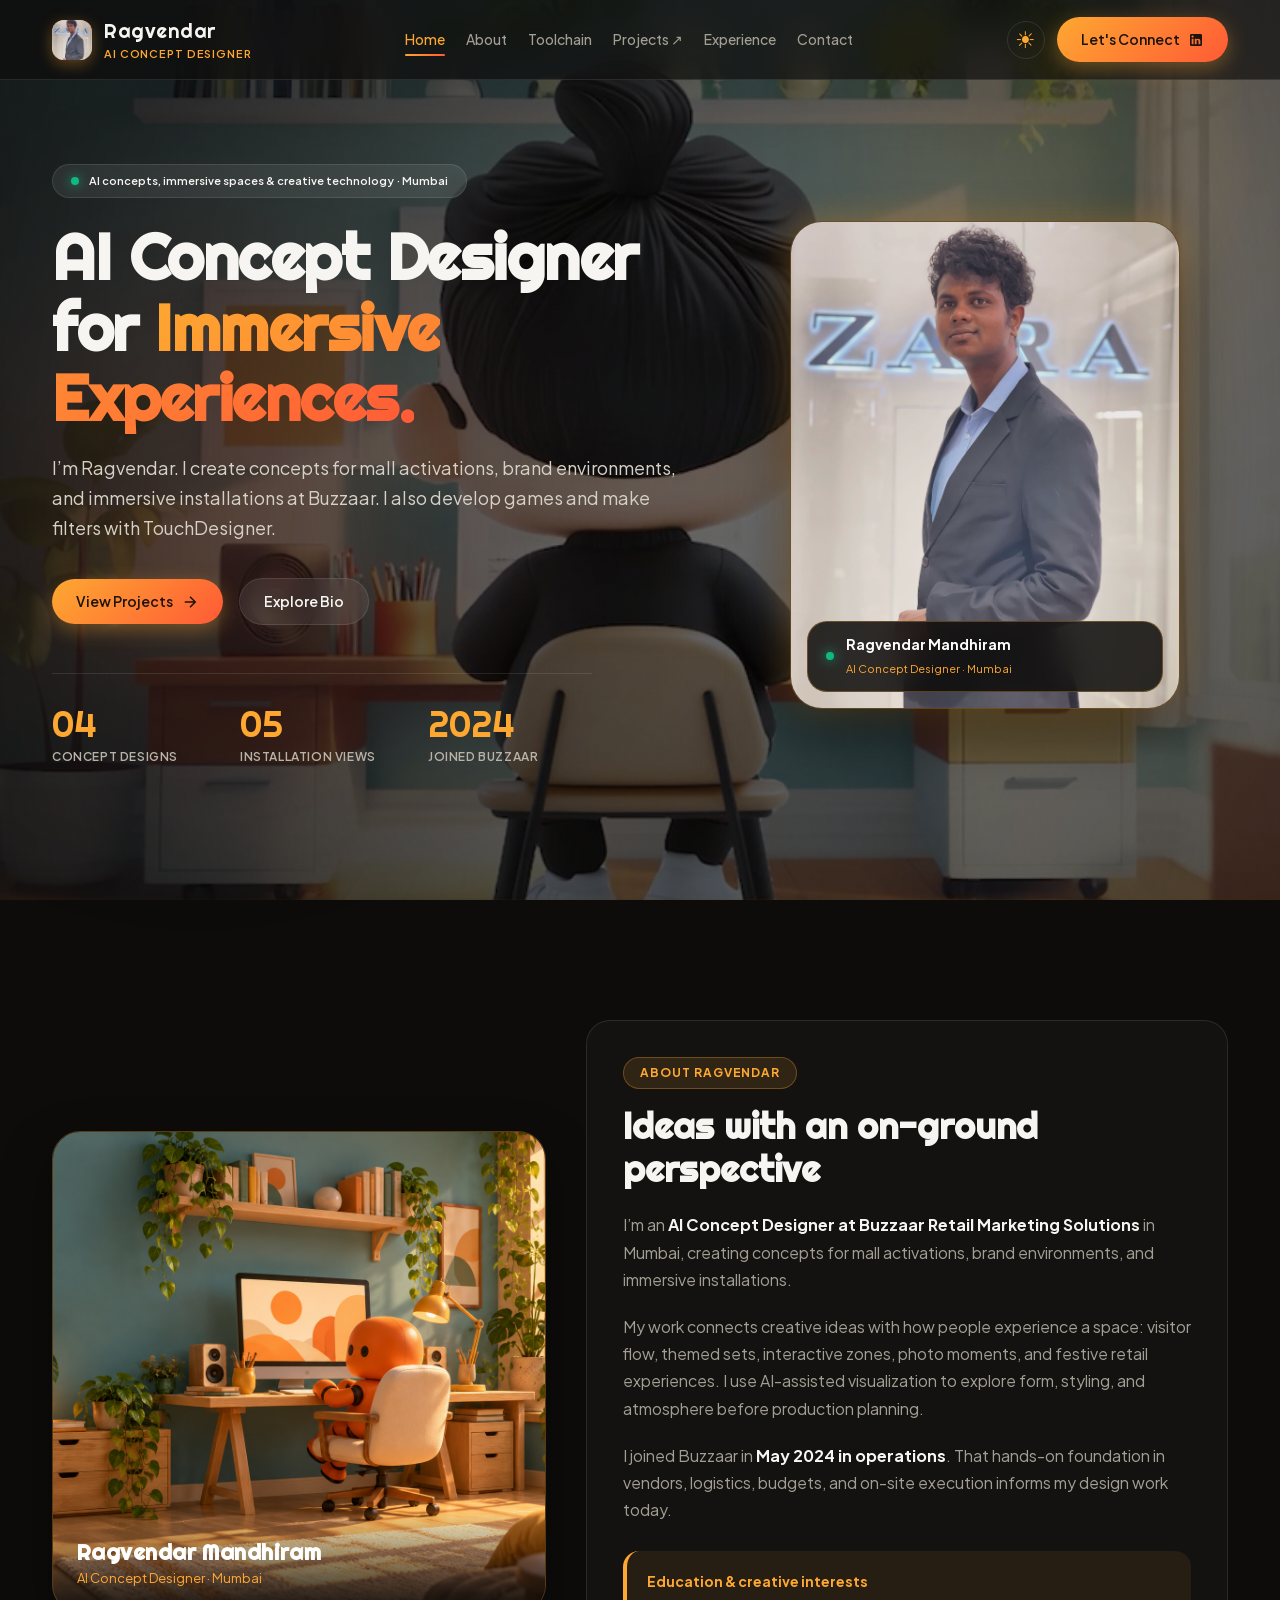
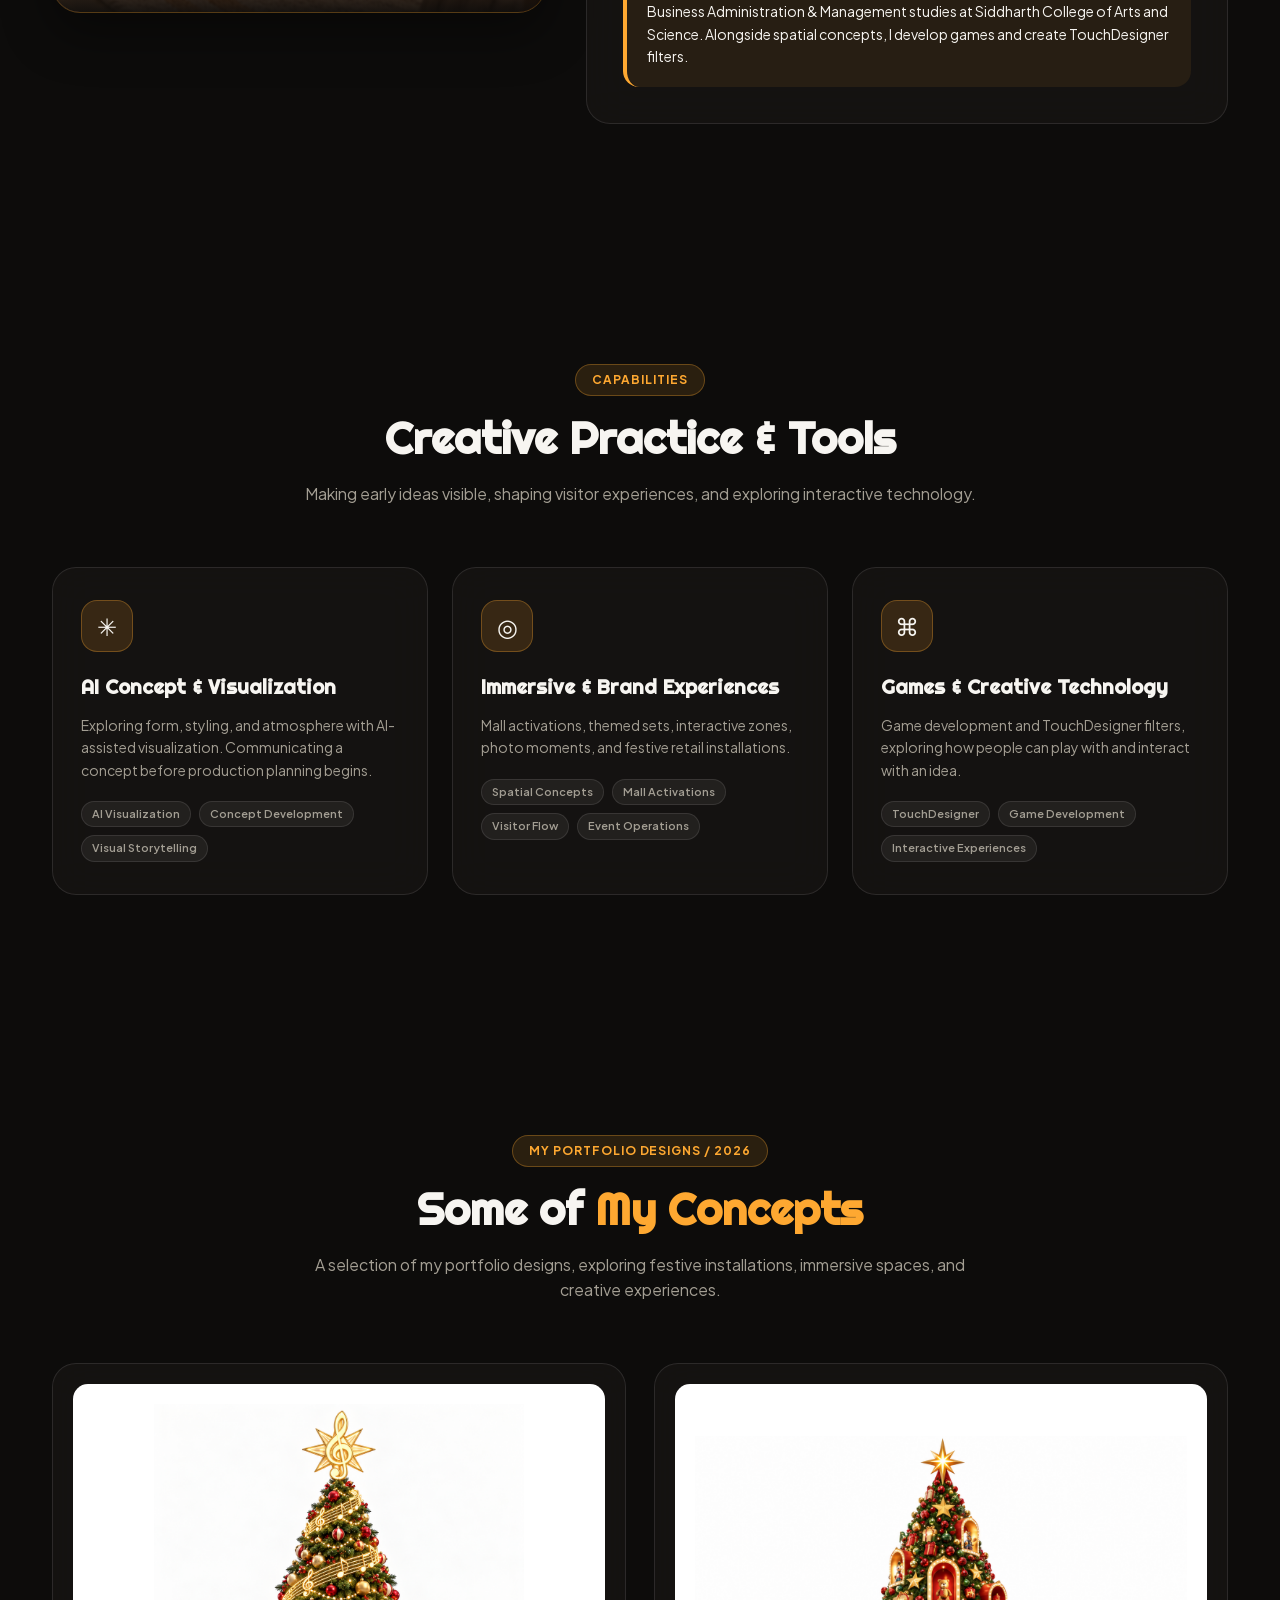
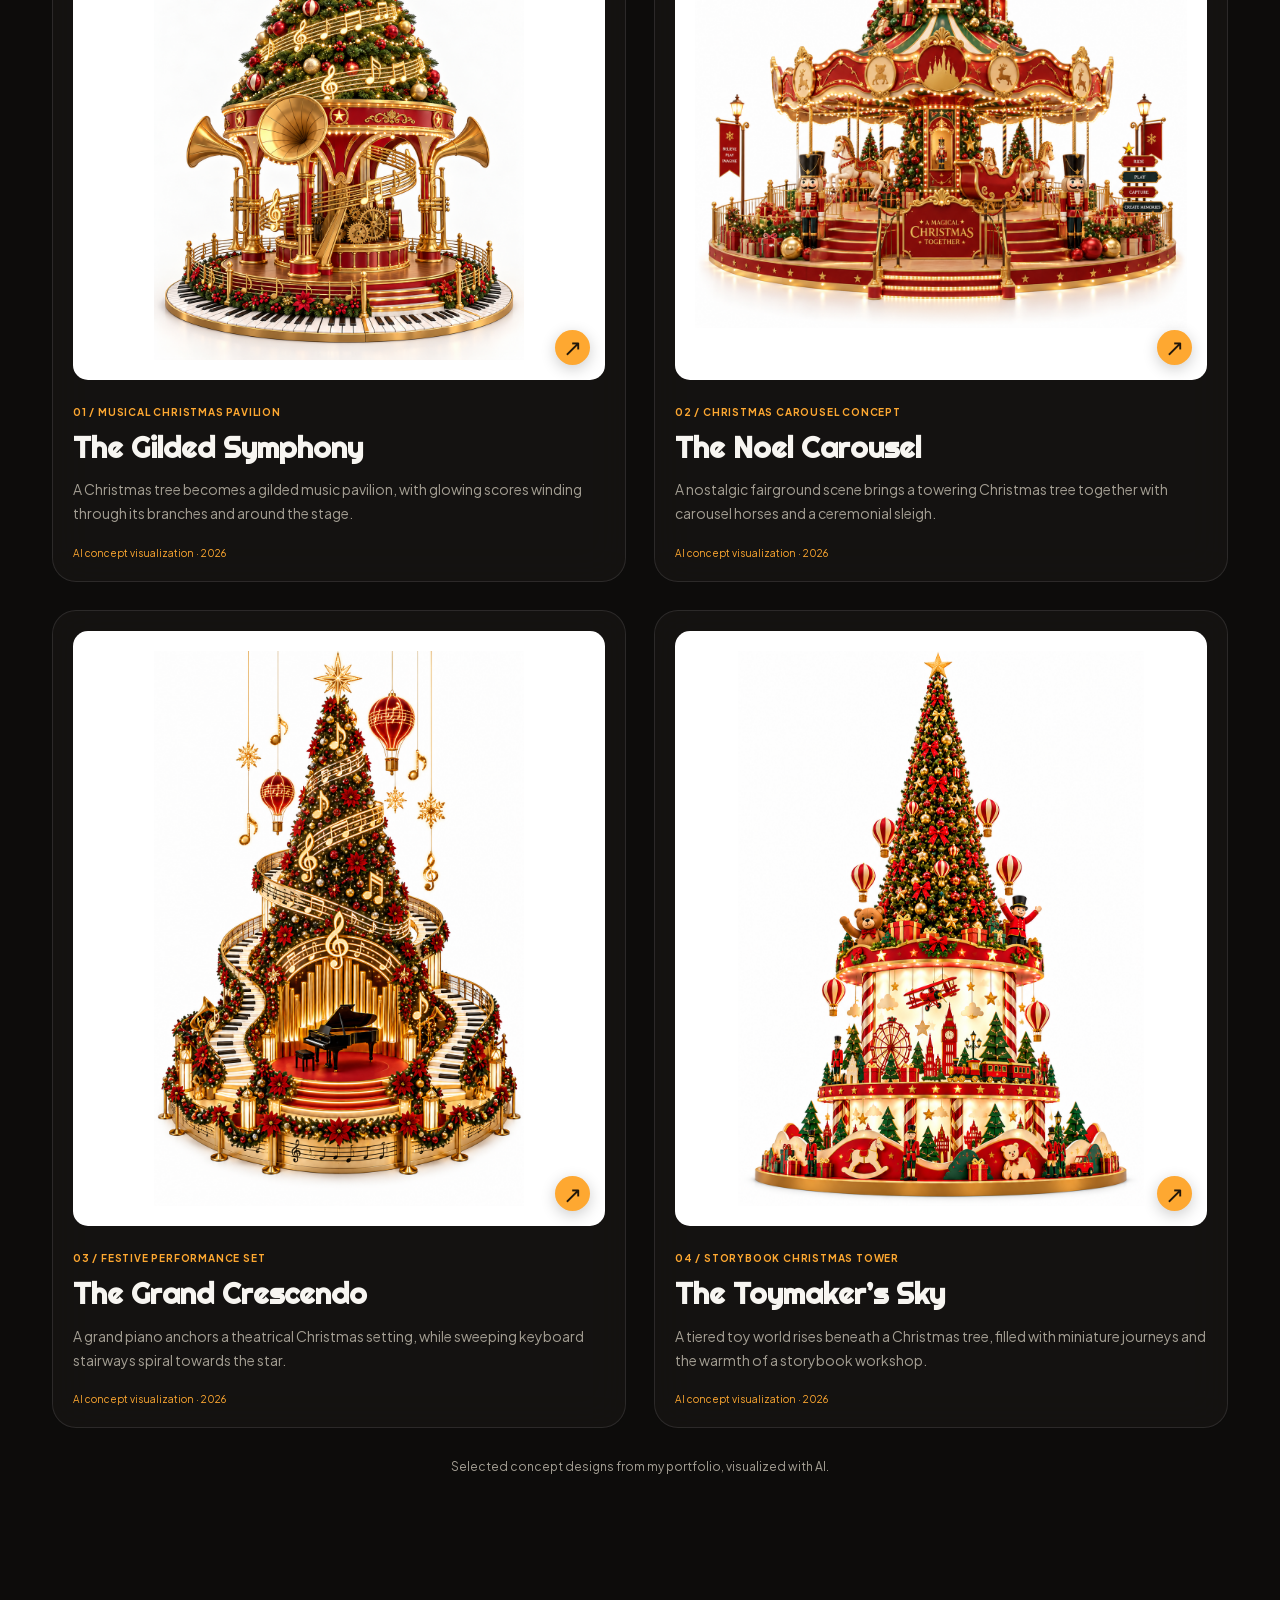
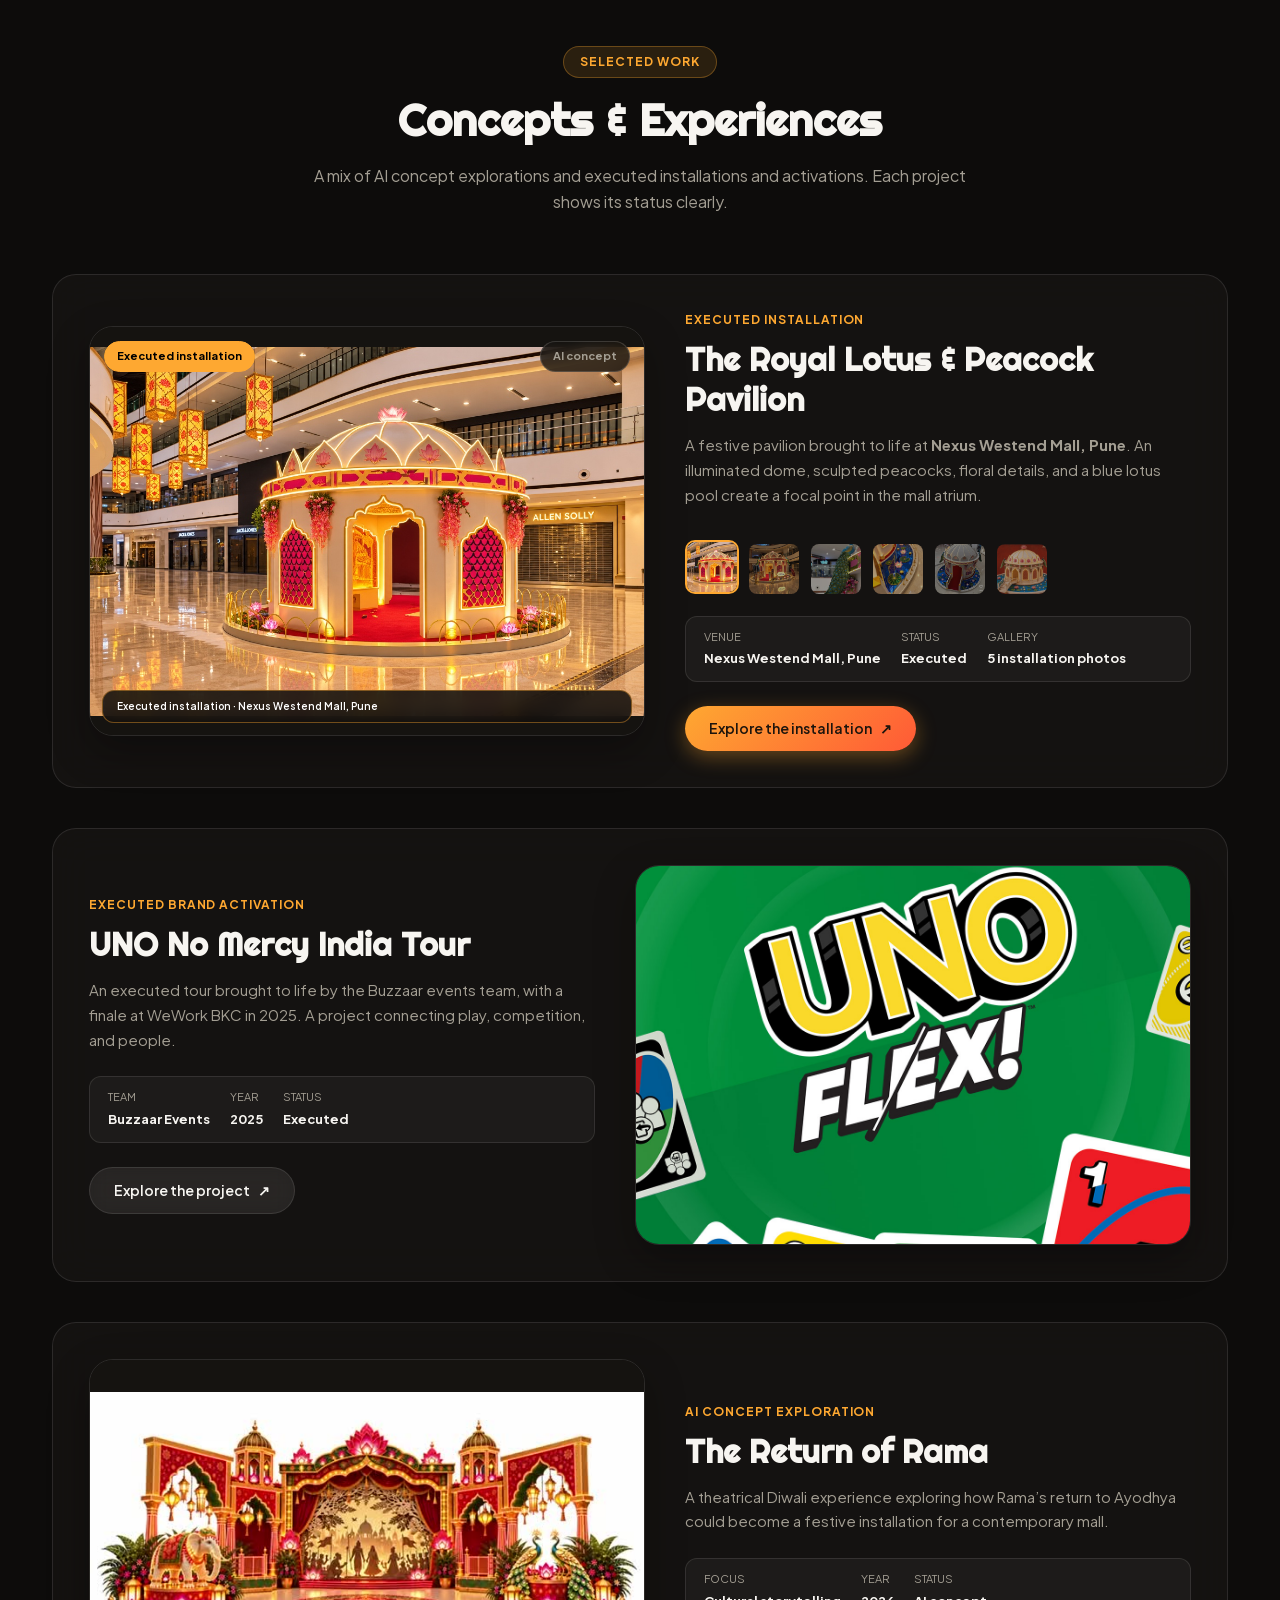
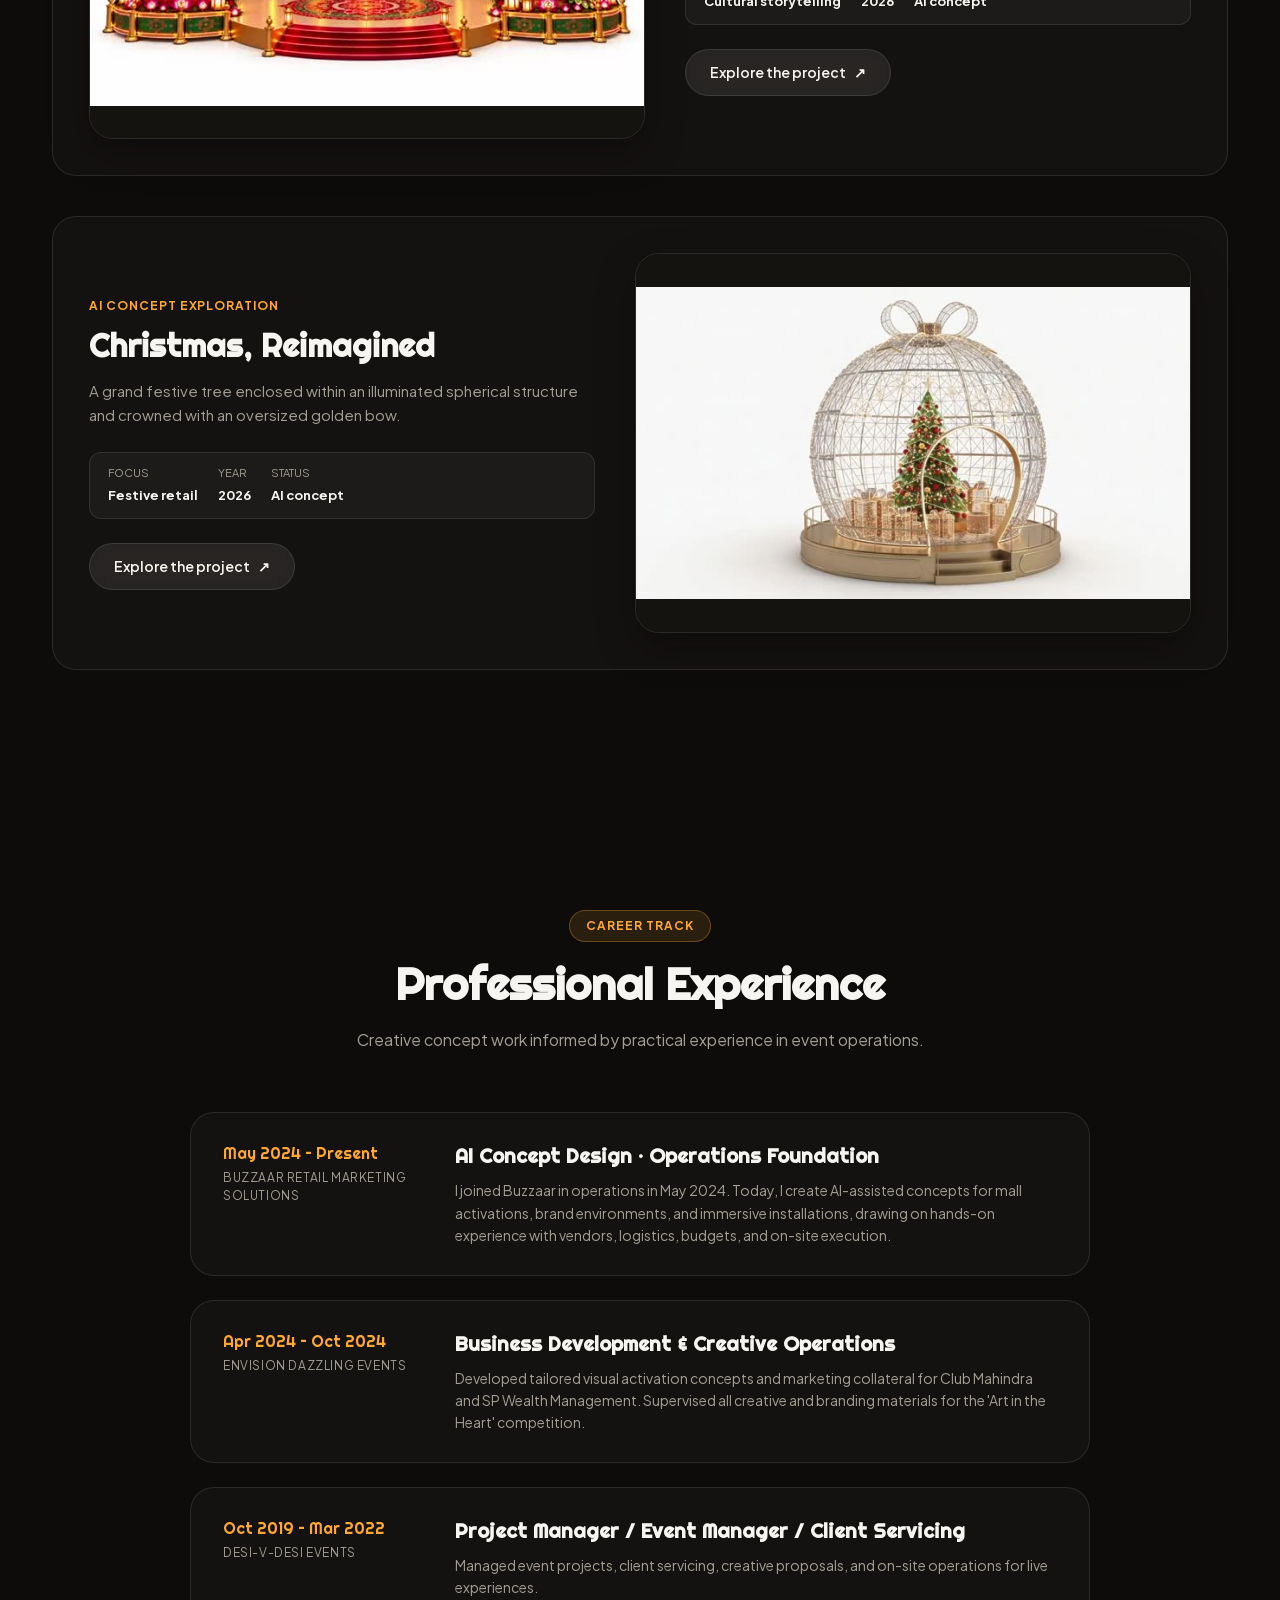
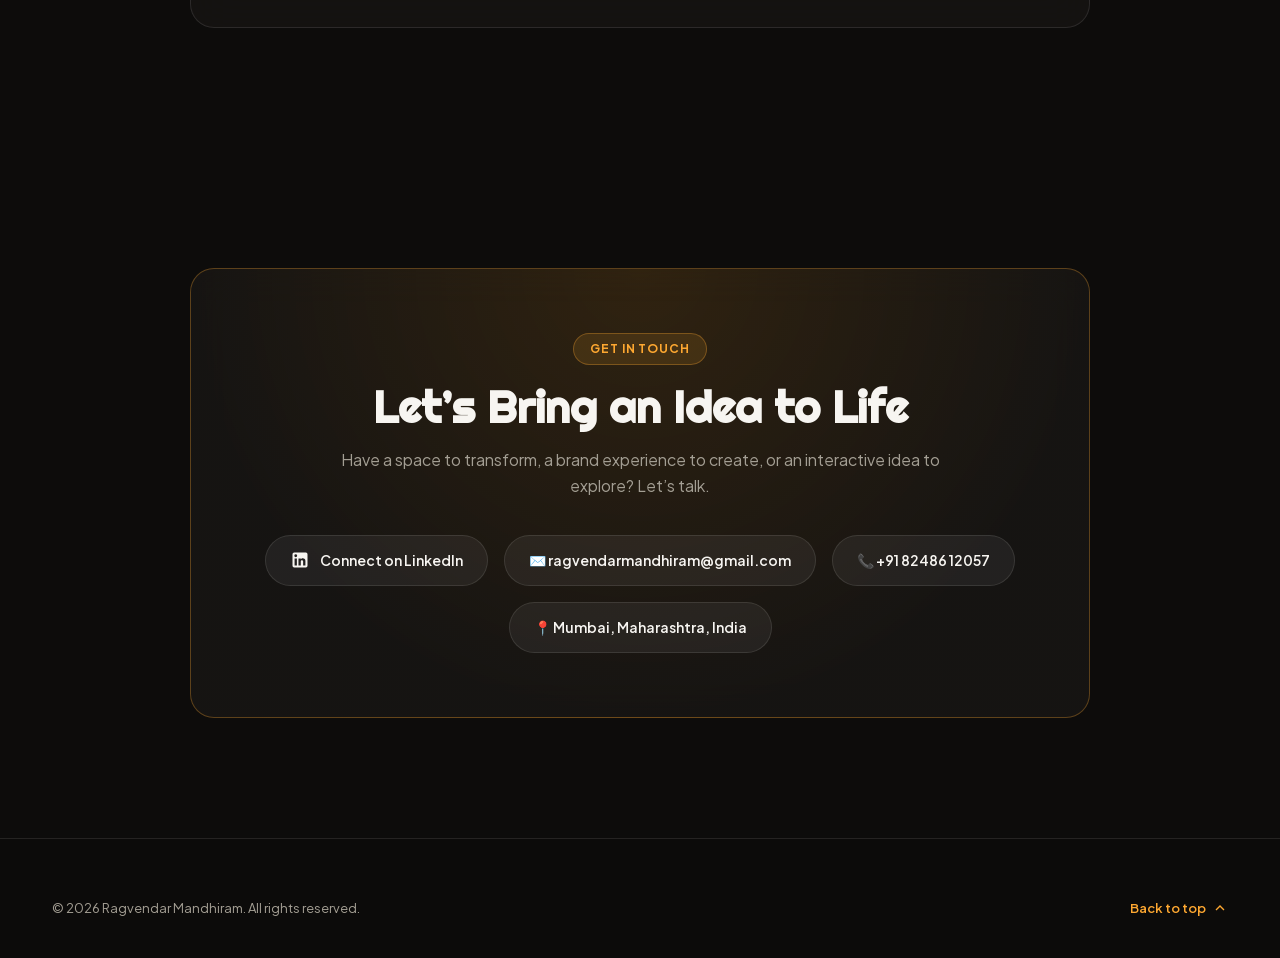
==== index.html @ 955e02aa "Publish creative portfolio with concepts and executed installations" ====
<!DOCTYPE html>

<html data-background="day" lang="en">
<head>
<meta charset="utf-8"/>
<meta content="width=device-width, initial-scale=1.0, maximum-scale=5.0" name="viewport"/>
<title>Ragvendar Mandhiram — AI Concept Designer</title>
<meta content="Ragvendar Mandhiram, AI Concept Designer in Mumbai. Explore festive concepts, immersive installations, executed brand experiences, games, and TouchDesigner filters." name="description"/>
<meta content="Ragvendar Mandhiram — AI Concept Designer" property="og:title"/>
<meta content="AI concepts, immersive spaces, and executed brand experiences. Explore Ragvendar’s creative work." property="og:description"/>
<meta content="website" property="og:type"/>
<meta content="https://ragvendarmandhiram.github.io/" property="og:url"/>
<!-- Favicon -->
<link href="data:image/svg+xml,&lt;svg xmlns='http://www.w3.org/2000/svg' viewBox='0 0 100 100'&gt;&lt;circle cx='50' cy='50' r='50' fill='%23FEA831'/&gt;&lt;text y='.9em' x='50%' font-size='60' text-anchor='middle' fill='%23FFFFFF' font-family='sans-serif' font-weight='bold'&gt;R&lt;/text&gt;&lt;/svg&gt;" rel="icon"/>
<!-- Google Fonts: Righteous & Plus Jakarta Sans -->



<link href="styles.css?v=20261017-2" rel="stylesheet"/>
</head>
<body><a class="c-skip-link" href="#main">Skip to content</a>
<!-- Cinematic Background Canvas Image Sequence (Apple-Style Scroll Scrubbing) -->
<div aria-hidden="true" class="c-canvas-container">
<canvas id="scrollCanvas"></canvas>
<div class="c-canvas-overlay"></div>
<!-- Subtle Ambient Orange-Red Lighting (Tutorial at 08:52) -->
<div class="c-ambient-glow c-ambient-glow--top"></div>
<div class="c-ambient-glow c-ambient-glow--bottom"></div>
</div>
<!-- Navigation Bar -->
<header class="l-navbar">
<div class="l-navbar__inner">
<a class="l-navbar__brand" href="index.html">
<div class="l-navbar__logo-badge" style="overflow: hidden; padding: 0;">
<img alt="Ragvendar Mandhiram" src="assets/images/ragvendar_portrait.png" style="width: 100%; height: 100%; object-fit: cover; object-position: center 20%;"/>
</div>
<div>
<span class="l-navbar__logo-text">Ragvendar</span>
<span class="l-navbar__logo-sub">AI Concept Designer</span>
</div>
</a>
<nav aria-label="Main Navigation" class="l-navbar__nav" id="main-navigation">
<a class="l-navbar__link is-active" href="#hero">Home</a>
<a class="l-navbar__link" href="#about">About</a>
<a class="l-navbar__link" href="#skills">Toolchain</a>
<a class="l-navbar__link" href="projects.html">Projects ↗</a>
<a class="l-navbar__link" href="#experience">Experience</a>
<a class="l-navbar__link" href="#contact">Contact</a>
</nav>
<div class="l-navbar__actions"><button aria-label="Dim the studio background" aria-pressed="false" class="c-studio-toggle" title="Dim the studio background" type="button">☀</button>
<a class="c-btn c-btn--primary" href="https://www.linkedin.com/in/ragvendar-mandhiram-6b786b34a/" rel="noopener noreferrer" target="_blank">
<span>Let's Connect</span>
<svg fill="currentColor" height="16" viewbox="0 0 24 24" width="16">
<path d="M19 3a2 2 0 0 1 2 2v14a2 2 0 0 1-2 2H5a2 2 0 0 1-2-2V5a2 2 0 0 1 2-2h14m-.5 15.5v-5.3a3.26 3.26 0 0 0-3.26-3.26c-.85 0-1.84.52-2.28 1.3v-1.11h-2.79v8.37h2.79v-4.93c0-.77.62-1.4 1.39-1.4a1.4 1.4 0 0 1 1.4 1.4v4.93h2.75M6.88 8.56a1.68 1.68 0 0 0 1.68-1.68c0-.93-.75-1.69-1.68-1.69a1.69 1.69 0 0 0-1.69 1.69c0 .93.76 1.68 1.69 1.68m1.39 9.94v-8.37H5.5v8.37h2.77z"></path>
</svg>
</a>
<button aria-controls="main-navigation" aria-expanded="false" class="c-menu-toggle" type="button">Menu <span aria-hidden="true">☰</span></button></div>
</div>
</header>
<!-- Scrollable Content Stack Directly Overlaying The Image Sequence -->
<main class="l-scroll-wrapper" id="main">
<!-- 1. HERO SECTION -->
<section class="c-section c-hero" id="hero">
<div class="l-container">
<div class="c-hero__grid">
<div class="c-hero__content">
<div class="c-hero__status-pill"> <span class="c-hero__status-dot"></span><span>AI concepts, immersive spaces &amp; creative technology · Mumbai</span></div>
<h1 class="c-hero__title">AI Concept Designer for <span>Immersive Experiences.</span></h1>
<p class="c-hero__subtitle">I’m Ragvendar. I create concepts for mall activations, brand environments, and immersive installations at Buzzaar. I also develop games and make filters with TouchDesigner.</p>
<div class="c-hero__actions">
<a class="c-btn c-btn--primary" href="projects.html">
<span>View Projects</span>
<svg fill="none" height="18" stroke="currentColor" stroke-width="2" viewbox="0 0 24 24" width="18">
<path d="M5 12h14M12 5l7 7-7 7"></path>
</svg>
</a>
<a class="c-btn c-btn--secondary" href="#about">Explore Bio</a>
</div>
<div class="c-hero__stats"><div><div class="c-hero__stat-num">04</div><div class="c-hero__stat-label">Concept designs</div></div><div><div class="c-hero__stat-num">05</div><div class="c-hero__stat-label">Installation views</div></div><div><div class="c-hero__stat-num">2024</div><div class="c-hero__stat-label">Joined Buzzaar</div></div></div>
</div>
<div class="c-hero__portrait-showcase">
<div class="c-hero__portrait-frame">
<img alt="Ragvendar Mandhiram" class="c-hero__portrait-img" src="assets/images/ragvendar_portrait.png"/>
<div class="c-hero__portrait-badge">
<span class="c-hero__status-dot"></span>
<div>
<strong style="display: block; font-size: 14px; color: #fff;">Ragvendar Mandhiram</strong>
<span style="font-size: 11px; color: var(--color-orange);">AI Concept Designer · Mumbai</span>
</div>
</div>
</div>
</div>
</div>
</div>
</section>
<!-- 2. ABOUT SECTION -->
<section class="c-section" id="about">
<div class="l-container">
<div class="c-about-grid">
<div class="c-about__portrait-card">
<img alt="A 3D illustration of an orange robot creating in a warm, plant-filled studio" src="assets/images/about_creative_studio.png" style="object-fit: cover; object-position: center;"/>
<div class="c-about__portrait-overlay">
<h3 class="u-font-display" style="font-size: 22px; color: #fff;">Ragvendar Mandhiram</h3>
<p style="font-size: 13px; color: var(--color-orange);">AI Concept Designer · Mumbai</p>
</div>
</div>
<div class="c-glass-card c-about__text"><span class="c-section-badge">About Ragvendar</span><h2 class="c-section-title" style="font-size:36px;text-align:left;margin-bottom:20px">Ideas with an on-ground perspective</h2><p>I’m an <strong>AI Concept Designer at Buzzaar Retail Marketing Solutions</strong> in Mumbai, creating concepts for mall activations, brand environments, and immersive installations.</p><p>My work connects creative ideas with how people experience a space: visitor flow, themed sets, interactive zones, photo moments, and festive retail experiences. I use AI-assisted visualization to explore form, styling, and atmosphere before production planning.</p><p>I joined Buzzaar in <strong>May 2024 in operations</strong>. That hands-on foundation in vendors, logistics, budgets, and on-site execution informs my design work today.</p><div class="c-about__languages"><h3>Education &amp; creative interests</h3><p>Business Administration &amp; Management studies at Siddharth College of Arts and Science. Alongside spatial concepts, I develop games and create TouchDesigner filters.</p></div></div>
</div>
</div>
</section>
<!-- 3. SKILLS & TOOLCHAIN SECTION -->
<section class="c-section" id="skills">
<div class="l-container">
<div class="c-section-header">
<span class="c-section-badge">Capabilities</span>
<h2 class="c-section-title">Creative Practice &amp; Tools</h2>
<p class="c-section-desc">Making early ideas visible, shaping visitor experiences, and exploring interactive technology.</p>
</div>
<div class="c-skills-grid"><article class="c-glass-card c-skill-card"><div aria-hidden="true" class="c-skill-icon">✳</div><h3>AI Concept &amp; Visualization</h3><p>Exploring form, styling, and atmosphere with AI-assisted visualization. Communicating a concept before production planning begins.</p><div class="c-skill-tags"><span class="c-skill-tag">AI Visualization</span><span class="c-skill-tag">Concept Development</span><span class="c-skill-tag">Visual Storytelling</span></div></article><article class="c-glass-card c-skill-card"><div aria-hidden="true" class="c-skill-icon">◎</div><h3>Immersive &amp; Brand Experiences</h3><p>Mall activations, themed sets, interactive zones, photo moments, and festive retail installations.</p><div class="c-skill-tags"><span class="c-skill-tag">Spatial Concepts</span><span class="c-skill-tag">Mall Activations</span><span class="c-skill-tag">Visitor Flow</span><span class="c-skill-tag">Event Operations</span></div></article><article class="c-glass-card c-skill-card"><div aria-hidden="true" class="c-skill-icon">⌘</div><h3>Games &amp; Creative Technology</h3><p>Game development and TouchDesigner filters, exploring how people can play with and interact with an idea.</p><div class="c-skill-tags"><span class="c-skill-tag">TouchDesigner</span><span class="c-skill-tag">Game Development</span><span class="c-skill-tag">Interactive Experiences</span></div></article></div>
</div>
</section>
<!-- 4. FEATURED PROJECTS SECTION -->
<section class="c-section c-christmas-collection" id="christmas"><div class="l-container"><div class="c-section-header"><span class="c-section-badge">My Portfolio Designs / 2026</span><h2 class="c-section-title">Some of <span class="c-orange">My Concepts</span></h2><p class="c-section-desc">A selection of my portfolio designs, exploring festive installations, immersive spaces, and creative experiences.</p></div><div class="c-concept-grid"><article class="c-glass-card c-concept-card"><button aria-label="Explore The Gilded Symphony" class="c-artwork-button" data-media-description="A Christmas tree becomes a gilded music pavilion, with glowing scores winding through its branches and around the stage. Oversized gramophone horns, brass instruments, and clockwork details sit above a circular piano-key base." data-media-group="christmas" data-media-src="assets/images/christmas/01_gilded_symphony.png" data-media-status="AI concept visualization · 2026" data-media-title="The Gilded Symphony" type="button"><span class="c-concept-art"><img alt="The Gilded Symphony: Oversized gramophone horns, brass instruments, and clockwork details sit above a circular piano-key base." loading="lazy" src="assets/images/christmas/01_gilded_symphony.png"/><span aria-hidden="true" class="c-artwork-expand">↗</span></span><span class="c-project-tag">01 / Musical Christmas pavilion</span><h3 class="c-project-title">The Gilded Symphony</h3><span class="c-concept-summary">A Christmas tree becomes a gilded music pavilion, with glowing scores winding through its branches and around the stage.</span><span class="c-concept-status">AI concept visualization · 2026</span></button></article><article class="c-glass-card c-concept-card"><button aria-label="Explore The Noel Carousel" class="c-artwork-button" data-media-description="A nostalgic fairground scene brings a towering Christmas tree together with carousel horses and a ceremonial sleigh. Nutcracker sentries frame the entrance. Toy-filled alcoves and warm marquee lights create a layered story." data-media-group="christmas" data-media-src="assets/images/christmas/02_noel_carousel.png" data-media-status="AI concept visualization · 2026" data-media-title="The Noel Carousel" type="button"><span class="c-concept-art"><img alt="The Noel Carousel: Nutcracker sentries frame the entrance. Toy-filled alcoves and warm marquee lights create a layered story." loading="lazy" src="assets/images/christmas/02_noel_carousel.png"/><span aria-hidden="true" class="c-artwork-expand">↗</span></span><span class="c-project-tag">02 / Christmas carousel concept</span><h3 class="c-project-title">The Noel Carousel</h3><span class="c-concept-summary">A nostalgic fairground scene brings a towering Christmas tree together with carousel horses and a ceremonial sleigh.</span><span class="c-concept-status">AI concept visualization · 2026</span></button></article><article class="c-glass-card c-concept-card"><button aria-label="Explore The Grand Crescendo" class="c-artwork-button" data-media-description="A grand piano anchors a theatrical Christmas setting, while sweeping keyboard stairways spiral towards the star. Organ pipes form a golden backdrop. Suspended balloons and musical notes extend the composition overhead." data-media-group="christmas" data-media-src="assets/images/christmas/03_grand_crescendo.png" data-media-status="AI concept visualization · 2026" data-media-title="The Grand Crescendo" type="button"><span class="c-concept-art"><img alt="The Grand Crescendo: Organ pipes form a golden backdrop. Suspended balloons and musical notes extend the composition overhead." loading="lazy" src="assets/images/christmas/03_grand_crescendo.png"/><span aria-hidden="true" class="c-artwork-expand">↗</span></span><span class="c-project-tag">03 / Festive performance set</span><h3 class="c-project-title">The Grand Crescendo</h3><span class="c-concept-summary">A grand piano anchors a theatrical Christmas setting, while sweeping keyboard stairways spiral towards the star.</span><span class="c-concept-status">AI concept visualization · 2026</span></button></article><article class="c-glass-card c-concept-card"><button aria-label="Explore The Toymaker’s Sky" class="c-artwork-button" data-media-description="A tiered toy world rises beneath a Christmas tree, filled with miniature journeys and the warmth of a storybook workshop. Balloons, a biplane, and a toy train animate the scene visually, alongside candy-striped columns and a miniature London skyline." data-media-group="christmas" data-media-src="assets/images/christmas/04_toymakers_sky.png" data-media-status="AI concept visualization · 2026" data-media-title="The Toymaker’s Sky" type="button"><span class="c-concept-art"><img alt="The Toymaker’s Sky: Balloons, a biplane, and a toy train animate the scene visually, alongside candy-striped columns and a miniature London skyline." loading="lazy" src="assets/images/christmas/04_toymakers_sky.png"/><span aria-hidden="true" class="c-artwork-expand">↗</span></span><span class="c-project-tag">04 / Storybook Christmas tower</span><h3 class="c-project-title">The Toymaker’s Sky</h3><span class="c-concept-summary">A tiered toy world rises beneath a Christmas tree, filled with miniature journeys and the warmth of a storybook workshop.</span><span class="c-concept-status">AI concept visualization · 2026</span></button></article></div><p class="c-collection-note">Selected concept designs from my portfolio, visualized with AI.</p></div></section><section class="c-section" id="projects">
<div class="l-container">
<div class="c-section-header">
<span class="c-section-badge">Selected Work</span>
<h2 class="c-section-title">Concepts &amp; Experiences</h2>
<p class="c-section-desc">A mix of AI concept explorations and executed installations and activations. Each project shows its status clearly.</p>
</div>
<div class="c-projects-list"><article class="c-glass-card c-project-item" id="nexus-showcase"><div class="c-project-media c-nexus-media-wrap"><img alt="Executed festive pavilion at Nexus Westend Mall, Pune" id="nexusMainImg" loading="lazy" src="assets/images/nexus_westend/real_front.png"/><div class="c-nexus-toggle-bar"><button aria-pressed="true" class="c-nexus-toggle-btn is-active" id="btnToggleReal" type="button">Executed installation</button><button aria-pressed="false" class="c-nexus-toggle-btn" id="btnToggleAi" type="button">AI concept</button></div><div aria-live="polite" class="c-nexus-badge-floating" id="nexusMediaBadge">Executed installation · Nexus Westend Mall, Pune</div></div><div class="c-project-content"><span class="c-project-tag">Executed Installation</span><h3 class="c-project-title">The Royal Lotus &amp; Peacock Pavilion</h3><p class="c-project-desc">A festive pavilion brought to life at <strong>Nexus Westend Mall, Pune</strong>. An illuminated dome, sculpted peacocks, floral details, and a blue lotus pool create a focal point in the mall atrium.</p><div aria-label="Nexus installation preview" class="c-nexus-mini-thumbs" id="nexusThumbStrip" role="group"><button aria-label="Show Front view" aria-pressed="false" class="c-nexus-mini-thumb" data-alt="The illuminated pavilion in the Nexus Westend Mall atrium, Pune." data-label="The illuminated pavilion in the Nexus Westend Mall atrium, Pune." data-src="assets/images/nexus_westend/real_front.png" type="button"><img alt="" loading="lazy" src="assets/images/nexus_westend/real_front.png"/></button><button aria-label="Show Atrium perspective" aria-pressed="false" class="c-nexus-mini-thumb" data-alt="The lotus-topped dome, sculpted peacocks, and Nexus Westend entrance branding." data-label="The lotus-topped dome, sculpted peacocks, and Nexus Westend entrance branding." data-src="assets/images/nexus_westend/real_angle.png" type="button"><img alt="" loading="lazy" src="assets/images/nexus_westend/real_angle.png"/></button><button aria-label="Show Peacock detail" aria-pressed="false" class="c-nexus-mini-thumb" data-alt="Blue and green peacock sculpture above the floral details." data-label="Blue and green peacock sculpture above the floral details." data-src="assets/images/nexus_westend/real_peacock.png" type="button"><img alt="" loading="lazy" src="assets/images/nexus_westend/real_peacock.png"/></button><button aria-label="Show Lotus pool" aria-pressed="false" class="c-nexus-mini-thumb" data-alt="Illuminated lotus flowers and lily pads in the blue pool surrounding the pavilion." data-label="Illuminated lotus flowers and lily pads in the blue pool surrounding the pavilion." data-src="assets/images/nexus_westend/real_lotus_pool.png" type="button"><img alt="" loading="lazy" src="assets/images/nexus_westend/real_lotus_pool.png"/></button><button aria-label="Show View from above" aria-pressed="false" class="c-nexus-mini-thumb" data-alt="The circular pavilion, visitor bridge, and surrounding lotus pool." data-label="The circular pavilion, visitor bridge, and surrounding lotus pool." data-src="assets/images/nexus_westend/real_aerial.png" type="button"><img alt="" loading="lazy" src="assets/images/nexus_westend/real_aerial.png"/></button><button aria-label="Show AI concept" aria-pressed="false" class="c-nexus-mini-thumb" data-alt="AI concept visualization of the lotus and peacock pavilion" data-label="AI concept visualization" data-src="assets/images/nexus_westend/00_nexus_approved_ai_concept.jpg" type="button"><img alt="" loading="lazy" src="assets/images/nexus_westend/00_nexus_approved_ai_concept.jpg"/></button></div><div class="c-project-meta"><div class="c-project-meta-item"><span>Venue</span><strong>Nexus Westend Mall, Pune</strong></div><div class="c-project-meta-item"><span>Status</span><strong>Executed</strong></div><div class="c-project-meta-item"><span>Gallery</span><strong>5 installation photos</strong></div></div><a class="c-btn c-btn--primary" href="projects.html#nexus-westend">Explore the installation <span aria-hidden="true">↗</span></a></div></article><article class="c-glass-card c-project-item"><div class="c-project-media"><img alt="UNO No Mercy India Tour" loading="lazy" src="assets/images/uno_no_mercy.jpg"/></div><div class="c-project-content"><span class="c-project-tag">Executed Brand Activation</span><h3 class="c-project-title">UNO No Mercy India Tour</h3><p class="c-project-desc">An executed tour brought to life by the Buzzaar events team, with a finale at WeWork BKC in 2025. A project connecting play, competition, and people.</p><div class="c-project-meta"><div class="c-project-meta-item"><span>Team</span><strong>Buzzaar Events</strong></div><div class="c-project-meta-item"><span>Year</span><strong>2025</strong></div><div class="c-project-meta-item"><span>Status</span><strong>Executed</strong></div></div><a class="c-btn c-btn--secondary" href="projects.html#uno">Explore the project <span aria-hidden="true">↗</span></a></div></article><article class="c-glass-card c-project-item"><div class="c-project-media c-project-media--concept"><img alt="The Return of Rama" loading="lazy" src="assets/images/diwali_rama.jpg"/></div><div class="c-project-content"><span class="c-project-tag">AI Concept Exploration</span><h3 class="c-project-title">The Return of Rama</h3><p class="c-project-desc">A theatrical Diwali experience exploring how Rama’s return to Ayodhya could become a festive installation for a contemporary mall.</p><div class="c-project-meta"><div class="c-project-meta-item"><span>Focus</span><strong>Cultural storytelling</strong></div><div class="c-project-meta-item"><span>Year</span><strong>2026</strong></div><div class="c-project-meta-item"><span>Status</span><strong>AI concept</strong></div></div><a class="c-btn c-btn--secondary" href="projects.html#diwali">Explore the project <span aria-hidden="true">↗</span></a></div></article><article class="c-glass-card c-project-item"><div class="c-project-media c-project-media--concept"><img alt="Christmas, Reimagined" loading="lazy" src="assets/images/christmas_sphere.jpg"/></div><div class="c-project-content"><span class="c-project-tag">AI Concept Exploration</span><h3 class="c-project-title">Christmas, Reimagined</h3><p class="c-project-desc">A grand festive tree enclosed within an illuminated spherical structure and crowned with an oversized golden bow.</p><div class="c-project-meta"><div class="c-project-meta-item"><span>Focus</span><strong>Festive retail</strong></div><div class="c-project-meta-item"><span>Year</span><strong>2026</strong></div><div class="c-project-meta-item"><span>Status</span><strong>AI concept</strong></div></div><a class="c-btn c-btn--secondary" href="projects.html#christmas-sphere">Explore the project <span aria-hidden="true">↗</span></a></div></article></div>
</div>
</section>
<!-- 5. EXPERIENCE & TIMELINE SECTION -->
<section class="c-section" id="experience">
<div class="l-container">
<div class="c-section-header">
<span class="c-section-badge">Career Track</span>
<h2 class="c-section-title">Professional Experience</h2>
<p class="c-section-desc">Creative concept work informed by practical experience in event operations.</p>
</div>
<div class="c-timeline">
<div class="c-glass-card c-timeline-card">
<div>
<div class="c-timeline-date">May 2024 – Present</div>
<div class="c-timeline-org">Buzzaar Retail Marketing Solutions</div>
</div>
<div class="c-timeline-body">
<h3 class="c-timeline-role">AI Concept Design · Operations Foundation</h3>
<p>I joined Buzzaar in operations in May 2024. Today, I create AI-assisted concepts for mall activations, brand environments, and immersive installations, drawing on hands-on experience with vendors, logistics, budgets, and on-site execution.</p>
</div>
</div>
<div class="c-glass-card c-timeline-card">
<div>
<div class="c-timeline-date">Apr 2024 – Oct 2024</div>
<div class="c-timeline-org">Envision Dazzling Events</div>
</div>
<div class="c-timeline-body">
<h3 class="c-timeline-role">Business Development &amp; Creative Operations</h3>
<p>
                Developed tailored visual activation concepts and marketing collateral for Club Mahindra and SP Wealth Management. Supervised all creative and branding materials for the 'Art in the Heart' competition.
              </p>
</div>
</div>
<div class="c-glass-card c-timeline-card">
<div>
<div class="c-timeline-date">Oct 2019 – Mar 2022</div>
<div class="c-timeline-org">Desi-V-Desi Events</div>
</div>
<div class="c-timeline-body">
<h3 class="c-timeline-role">Project Manager / Event Manager / Client Servicing</h3>
<p>Managed event projects, client servicing, creative proposals, and on-site operations for live experiences.</p>
</div>
</div>
</div>
</div>
</section>
<!-- 6. CONTACT SECTION -->
<section class="c-section" id="contact">
<div class="l-container">
<div class="c-glass-card c-contact-card">
<span class="c-section-badge">Get in Touch</span>
<h2 class="c-section-title" style="margin-bottom: 14px;">Let’s Bring an Idea to Life</h2>
<p class="c-section-desc" style="max-width: 600px; margin: 0 auto;">Have a space to transform, a brand experience to create, or an interactive idea to explore? Let’s talk.</p>
<div class="c-contact-links">
<a class="c-contact-item" href="https://www.linkedin.com/in/ragvendar-mandhiram-6b786b34a/" rel="noopener noreferrer" target="_blank">
<svg fill="currentColor" height="20" viewbox="0 0 24 24" width="20">
<path d="M19 3a2 2 0 0 1 2 2v14a2 2 0 0 1-2 2H5a2 2 0 0 1-2-2V5a2 2 0 0 1 2-2h14m-.5 15.5v-5.3a3.26 3.26 0 0 0-3.26-3.26c-.85 0-1.84.52-2.28 1.3v-1.11h-2.79v8.37h2.79v-4.93c0-.77.62-1.4 1.39-1.4a1.4 1.4 0 0 1 1.4 1.4v4.93h2.75M6.88 8.56a1.68 1.68 0 0 0 1.68-1.68c0-.93-.75-1.69-1.68-1.69a1.69 1.69 0 0 0-1.69 1.69c0 .93.76 1.68 1.69 1.68m1.39 9.94v-8.37H5.5v8.37h2.77z"></path>
</svg>
<span>Connect on LinkedIn</span>
</a>
<a class="c-contact-item" href="mailto:ragvendarmandhiram@gmail.com">
<span>✉️ ragvendarmandhiram@gmail.com</span>
</a>
<a class="c-contact-item" href="tel:+918248612057">
<span>📞 +91 82486 12057</span>
</a>
<div class="c-contact-item" style="cursor: default;">
<span>📍 Mumbai, Maharashtra, India</span>
</div>
</div>
</div>
</div>
</section>
<!-- 7. FOOTER (Trimming Scroll Animation Exactly at Footer) -->
<footer class="l-footer">
<div class="l-container">
<div class="l-footer__inner">
<p class="l-footer__copy">© 2026 Ragvendar Mandhiram. All rights reserved.</p>
<a class="l-footer__back-top" href="#hero">
<span>Back to top</span>
<svg fill="none" height="16" stroke="currentColor" stroke-width="2" viewbox="0 0 24 24" width="16">
<path d="M18 15l-6-6-6 6"></path>
</svg>
</a>
</div>
</div>
</footer>
</main>
<script defer="" src="script.js?v=20261017-2"></script><script defer="" src="media-viewer.js?v=20261017-2"></script></body>
</html>
---- styles.css ----
@charset "UTF-8";

/* ==========================================================================
   CINEMATIC AI-POWERED PORTFOLIO DESIGN SYSTEM
   Tutorial: "$7000 Portfolio Website With Free AI Tools"
   Stack: Antigravity IDE · Canvas Image Sequence · Glassmorphism · Multi-Page
   ========================================================================== */

*, *::before, *::after {
  box-sizing: border-box;
  margin: 0;
  padding: 0;
}

:root {
  --color-orange: #FEA831;
  --color-orange-glow: rgba(254, 168, 49, 0.35);
  --color-accent-red: #FF5A36;
  --color-accent-gradient: linear-gradient(135deg, #FEA831 0%, #FF5A36 100%);
  
  --color-bg-dark: #0D0C0B;
  --color-bg-card: rgba(24, 22, 20, 0.72);
  --color-border: rgba(255, 255, 255, 0.1);
  --color-border-glow: rgba(254, 168, 49, 0.3);
  
  --color-text-main: #F7F5F1;
  --color-text-muted: #A39E93;
  --color-text-light: #6E685D;

  --font-display: 'Righteous', cursive, sans-serif;
  --font-body: 'Plus Jakarta Sans', -apple-system, BlinkMacSystemFont, sans-serif;
  
  --ease-smooth: cubic-bezier(0.25, 0.46, 0.45, 0.94);
  --ease-spring: cubic-bezier(0.34, 1.56, 0.64, 1);
  
  --nav-height: 80px;
}

html {
  font-size: 16px;
  line-height: 1.5;
  background-color: var(--color-bg-dark);
  color: var(--color-text-main);
  font-family: var(--font-body);
  -webkit-font-smoothing: antialiased;
  -moz-osx-font-smoothing: grayscale;
  scroll-behavior: smooth;
  overflow-x: hidden;
}

body {
  width: 100%;
  min-height: 100vh;
  position: relative;
  background: var(--color-bg-dark);
  color: var(--color-text-main);
}

a {
  color: inherit;
  text-decoration: none;
  transition: color 0.3s ease;
}

button {
  border: none;
  background: none;
  font: inherit;
  color: inherit;
  cursor: pointer;
  outline: none;
}

img, video {
  max-width: 100%;
  height: auto;
  display: block;
}

::selection {
  background: var(--color-orange);
  color: #fff;
}

.u-font-display {
  font-family: var(--font-display);
  letter-spacing: 0.02em;
}

/* ==========================================================================
   CANVAS SCROLL ANIMATION BACKGROUND (FIXED VIEWPORT)
   ========================================================================== */

.c-canvas-container {
  position: fixed;
  top: 0;
  left: 0;
  width: 100vw;
  height: 100vh;
  z-index: 0;
  pointer-events: none;
  overflow: hidden;
}

#scrollCanvas {
  position: absolute;
  top: 50%;
  left: 50%;
  transform: translate(-50%, -50%);
  width: 100%;
  height: 100%;
  object-fit: cover;
  will-change: transform;
}

/* Cinematic Vignette Overlay */
.c-canvas-overlay {
  position: absolute;
  inset: 0;
  background: radial-gradient(circle at center, rgba(13, 12, 11, 0.25) 0%, rgba(13, 12, 11, 0.85) 85%);
  pointer-events: none;
  z-index: 1;
}

/* Subtle Orange-Red Ambient Glows (from Video Tutorial at 08:52) */
.c-ambient-glow {
  position: fixed;
  border-radius: 50%;
  filter: blur(120px);
  pointer-events: none;
  z-index: 1;
  opacity: 0.22;
  will-change: transform;
}

.c-ambient-glow--top {
  top: -100px;
  right: -50px;
  width: 500px;
  height: 500px;
  background: radial-gradient(circle, var(--color-orange) 0%, transparent 70%);
}

.c-ambient-glow--bottom {
  bottom: 10%;
  left: -100px;
  width: 600px;
  height: 600px;
  background: radial-gradient(circle, var(--color-accent-red) 0%, transparent 70%);
}

/* ==========================================================================
   NAVIGATION BAR
   ========================================================================== */

.l-navbar {
  position: fixed;
  top: 0;
  left: 0;
  width: 100%;
  height: var(--nav-height);
  z-index: 100;
  background: rgba(13, 12, 11, 0.65);
  backdrop-filter: blur(16px);
  -webkit-backdrop-filter: blur(16px);
  border-bottom: 1px solid var(--color-border);
  transition: all 0.3s ease;
}

.l-navbar__inner {
  max-width: 1240px;
  height: 100%;
  margin: 0 auto;
  padding: 0 32px;
  display: flex;
  align-items: center;
  justify-content: space-between;
}

.l-navbar__brand {
  display: flex;
  align-items: center;
  gap: 12px;
}

.l-navbar__logo-badge {
  width: 40px;
  height: 40px;
  border-radius: 12px;
  background: var(--color-accent-gradient);
  display: flex;
  align-items: center;
  justify-content: center;
  font-family: var(--font-display);
  font-size: 20px;
  color: #fff;
  font-weight: 700;
  box-shadow: 0 4px 15px var(--color-orange-glow);
}

.l-navbar__logo-text {
  font-family: var(--font-display);
  font-size: 20px;
  letter-spacing: 0.5px;
  color: var(--color-text-main);
}

.l-navbar__logo-sub {
  font-size: 11px;
  color: var(--color-orange);
  font-weight: 600;
  text-transform: uppercase;
  letter-spacing: 0.08em;
  display: block;
}

.l-navbar__nav {
  display: flex;
  align-items: center;
  gap: 28px;
}

.l-navbar__link {
  font-size: 14px;
  font-weight: 500;
  color: var(--color-text-muted);
  position: relative;
  padding: 6px 0;
  transition: color 0.3s ease;
}

.l-navbar__link:hover,
.l-navbar__link.is-active {
  color: var(--color-orange);
}

.l-navbar__link.is-active::after {
  content: '';
  position: absolute;
  bottom: 0;
  left: 0;
  width: 100%;
  height: 2px;
  background: var(--color-accent-gradient);
  border-radius: 2px;
}

.l-navbar__actions {
  display: flex;
  align-items: center;
  gap: 16px;
}

.c-btn {
  display: inline-flex;
  align-items: center;
  justify-content: center;
  gap: 8px;
  padding: 12px 24px;
  border-radius: 40px;
  font-size: 14px;
  font-weight: 600;
  transition: all 0.3s var(--ease-smooth);
}

.c-btn--primary {
  background: var(--color-accent-gradient);
  color: #fff;
  box-shadow: 0 6px 20px var(--color-orange-glow);
}

.c-btn--primary:hover {
  transform: translateY(-2px);
  box-shadow: 0 10px 28px rgba(254, 168, 49, 0.5);
}

.c-btn--secondary {
  background: rgba(255, 255, 255, 0.08);
  color: var(--color-text-main);
  border: 1px solid var(--color-border);
  backdrop-filter: blur(10px);
}

.c-btn--secondary:hover {
  background: rgba(255, 255, 255, 0.15);
  border-color: rgba(255, 255, 255, 0.3);
  transform: translateY(-2px);
}

/* ==========================================================================
   CONTENT LAYOUT (SCROLLABLE STACK OVERLAYING CANVAS)
   ========================================================================== */

.l-scroll-wrapper {
  position: relative;
  z-index: 10;
  width: 100%;
}

.l-container {
  max-width: 1240px;
  margin: 0 auto;
  padding: 0 32px;
}

.c-section {
  padding: 120px 0;
  position: relative;
}

.c-section-header {
  text-align: center;
  max-width: 680px;
  margin: 0 auto 60px;
}

.c-section-badge {
  display: inline-flex;
  align-items: center;
  gap: 8px;
  padding: 6px 16px;
  border-radius: 30px;
  background: rgba(254, 168, 49, 0.12);
  border: 1px solid var(--color-border-glow);
  color: var(--color-orange);
  font-size: 12px;
  font-weight: 700;
  text-transform: uppercase;
  letter-spacing: 0.08em;
  margin-bottom: 16px;
}

.c-section-title {
  font-family: var(--font-display);
  font-size: 44px;
  line-height: 1.2;
  margin-bottom: 16px;
  color: var(--color-text-main);
}

.c-section-desc {
  font-size: 16px;
  color: var(--color-text-muted);
  line-height: 1.6;
}

/* Glassmorphism Card Style */
.c-glass-card {
  background: var(--color-bg-card);
  backdrop-filter: blur(20px);
  -webkit-backdrop-filter: blur(20px);
  border: 1px solid var(--color-border);
  border-radius: 24px;
  padding: 36px;
  transition: all 0.35s var(--ease-smooth);
}

.c-glass-card:hover {
  border-color: var(--color-border-glow);
  box-shadow: 0 15px 40px rgba(0, 0, 0, 0.35), 0 0 30px var(--color-orange-glow);
  transform: translateY(-4px);
}

/* ==========================================================================
   HERO SECTION
   ========================================================================== */

.c-hero {
  min-height: 100vh;
  display: flex;
  align-items: center;
  padding-top: calc(var(--nav-height) + 30px);
  padding-bottom: 80px;
  position: relative;
}

.c-hero__grid {
  display: grid;
  grid-template-columns: 1.25fr 0.95fr;
  gap: 50px;
  align-items: center;
}

.c-hero__content {
  max-width: 720px;
}

.c-hero__portrait-showcase {
  display: flex;
  justify-content: center;
  align-items: center;
  position: relative;
}

.c-hero__portrait-frame {
  position: relative;
  width: 100%;
  max-width: 390px;
  border-radius: 32px;
  overflow: hidden;
  border: 1px solid var(--color-border-glow);
  box-shadow: 0 25px 60px rgba(0, 0, 0, 0.45), 0 0 35px var(--color-orange-glow);
  background: var(--color-bg-card);
  transition: transform 0.4s var(--ease-spring), box-shadow 0.4s ease;
}

.c-hero__portrait-frame:hover {
  transform: translateY(-6px) scale(1.02);
  box-shadow: 0 30px 70px rgba(0, 0, 0, 0.55), 0 0 45px rgba(254, 168, 49, 0.5);
}

.c-hero__portrait-img {
  width: 100%;
  height: 480px;
  object-fit: cover;
  object-position: center 15%;
  display: block;
}

.c-hero__portrait-badge {
  position: absolute;
  bottom: 16px;
  left: 16px;
  right: 16px;
  background: rgba(13, 12, 11, 0.85);
  backdrop-filter: blur(16px);
  -webkit-backdrop-filter: blur(16px);
  border: 1px solid var(--color-border-glow);
  border-radius: 20px;
  padding: 12px 18px;
  display: flex;
  align-items: center;
  gap: 12px;
}

.c-hero__status-pill {
  display: inline-flex;
  align-items: center;
  gap: 10px;
  background: rgba(255, 255, 255, 0.08);
  border: 1px solid var(--color-border);
  backdrop-filter: blur(12px);
  padding: 8px 18px;
  border-radius: 40px;
  font-size: 13px;
  font-weight: 600;
  margin-bottom: 24px;
}

.c-hero__status-dot {
  width: 8px;
  height: 8px;
  border-radius: 50%;
  background: #10B981;
  box-shadow: 0 0 12px #10B981;
}

.c-hero__title {
  font-family: var(--font-display);
  font-size: 64px;
  line-height: 1.1;
  margin-bottom: 20px;
  letter-spacing: -0.5px;
}

.c-hero__title span {
  background: var(--color-accent-gradient);
  -webkit-background-clip: text;
  -webkit-text-fill-color: transparent;
}

.c-hero__subtitle {
  font-size: 18px;
  line-height: 1.65;
  color: var(--color-text-muted);
  margin-bottom: 36px;
  max-width: 660px;
}

.c-hero__actions {
  display: flex;
  align-items: center;
  gap: 16px;
  margin-bottom: 48px;
}

.c-hero__stats {
  display: grid;
  grid-template-columns: repeat(3, 1fr);
  gap: 24px;
  max-width: 540px;
  padding-top: 32px;
  border-top: 1px solid var(--color-border);
}

.c-hero__stat-num {
  font-family: var(--font-display);
  font-size: 36px;
  color: var(--color-orange);
  line-height: 1;
  margin-bottom: 6px;
}

.c-hero__stat-label {
  font-size: 12px;
  color: var(--color-text-muted);
  text-transform: uppercase;
  letter-spacing: 0.05em;
  font-weight: 600;
}

/* ==========================================================================
   ABOUT SECTION
   ========================================================================== */

.c-about-grid {
  display: grid;
  grid-template-columns: 1fr 1.3fr;
  gap: 40px;
  align-items: center;
}

.c-about__portrait-card {
  position: relative;
  border-radius: 28px;
  overflow: hidden;
  box-shadow: 0 20px 50px rgba(0, 0, 0, 0.4);
  border: 1px solid var(--color-border-glow);
}

.c-about__portrait-card img {
  width: 100%;
  height: 480px;
  object-fit: cover;
}

.c-about__portrait-overlay {
  position: absolute;
  bottom: 0;
  left: 0;
  width: 100%;
  padding: 24px;
  background: linear-gradient(to top, rgba(13, 12, 11, 0.95), transparent);
}

.c-about__text p {
  font-size: 16px;
  line-height: 1.7;
  color: var(--color-text-muted);
  margin-bottom: 20px;
}

.c-about__text strong {
  color: var(--color-text-main);
}

.c-about__languages {
  margin-top: 28px;
  padding: 20px;
  border-radius: 16px;
  background: rgba(254, 168, 49, 0.08);
  border-left: 4px solid var(--color-orange);
}

.c-about__languages h4 {
  font-size: 14px;
  font-weight: 700;
  color: var(--color-orange);
  margin-bottom: 6px;
  text-transform: uppercase;
  letter-spacing: 0.05em;
}

.c-about__languages p {
  font-size: 14px;
  line-height: 1.6;
  color: var(--color-text-main);
  margin-bottom: 0;
}

/* ==========================================================================
   SKILLS & TOOLCHAIN SECTION
   ========================================================================== */

.c-skills-grid {
  display: grid;
  grid-template-columns: repeat(3, 1fr);
  gap: 24px;
}

.c-skill-card {
  padding: 32px 28px;
}

.c-skill-icon {
  width: 52px;
  height: 52px;
  border-radius: 16px;
  background: rgba(254, 168, 49, 0.15);
  border: 1px solid var(--color-border-glow);
  display: flex;
  align-items: center;
  justify-content: center;
  font-size: 24px;
  margin-bottom: 20px;
}

.c-skill-card h3 {
  font-family: var(--font-display);
  font-size: 20px;
  margin-bottom: 12px;
  color: var(--color-text-main);
}

.c-skill-card p {
  font-size: 14px;
  line-height: 1.6;
  color: var(--color-text-muted);
  margin-bottom: 20px;
}

.c-skill-tags {
  display: flex;
  flex-wrap: wrap;
  gap: 8px;
}

.c-skill-tag {
  font-size: 11px;
  font-weight: 600;
  padding: 4px 10px;
  border-radius: 20px;
  background: rgba(255, 255, 255, 0.06);
  border: 1px solid rgba(255, 255, 255, 0.1);
  color: var(--color-text-muted);
}

/* ==========================================================================
   FEATURED PROJECTS SECTION
   ========================================================================== */

.c-projects-list {
  display: flex;
  flex-direction: column;
  gap: 40px;
}

.c-project-item {
  display: grid;
  grid-template-columns: 1.1fr 1fr;
  gap: 40px;
  align-items: center;
}

.c-project-item:nth-child(even) {
  grid-template-columns: 1fr 1.1fr;
}

.c-project-item:nth-child(even) .c-project-media {
  order: 2;
}

.c-project-media {
  border-radius: 24px;
  overflow: hidden;
  height: 380px;
  position: relative;
  border: 1px solid var(--color-border);
  box-shadow: 0 15px 40px rgba(0, 0, 0, 0.3);
}

.c-project-media img {
  width: 100%;
  height: 100%;
  object-fit: cover;
  transition: transform 0.6s var(--ease-smooth);
}

.c-project-item:hover .c-project-media img {
  transform: scale(1.04);
}

.c-project-content {
  display: flex;
  flex-direction: column;
  justify-content: center;
}

.c-project-tag {
  font-size: 12px;
  font-weight: 700;
  color: var(--color-orange);
  text-transform: uppercase;
  letter-spacing: 0.08em;
  margin-bottom: 10px;
}

.c-project-title {
  font-family: var(--font-display);
  font-size: 32px;
  line-height: 1.25;
  margin-bottom: 14px;
}

.c-project-desc {
  font-size: 15px;
  color: var(--color-text-muted);
  line-height: 1.65;
  margin-bottom: 24px;
}

.c-project-meta {
  display: flex;
  gap: 20px;
  margin-bottom: 24px;
  padding: 12px 18px;
  background: rgba(255, 255, 255, 0.04);
  border-radius: 12px;
  border: 1px solid var(--color-border);
}

.c-project-meta-item span {
  display: block;
  font-size: 11px;
  color: var(--color-text-light);
  text-transform: uppercase;
}

.c-project-meta-item strong {
  font-size: 13px;
  color: var(--color-text-main);
}

/* ==========================================================================
   EXPERIENCE & TIMELINE SECTION
   ========================================================================== */

.c-timeline {
  display: flex;
  flex-direction: column;
  gap: 24px;
  max-width: 900px;
  margin: 0 auto;
}

.c-timeline-card {
  display: grid;
  grid-template-columns: 200px 1fr;
  gap: 32px;
  padding: 28px 32px;
}

.c-timeline-date {
  font-family: var(--font-display);
  font-size: 16px;
  color: var(--color-orange);
}

.c-timeline-org {
  font-size: 12px;
  color: var(--color-text-muted);
  margin-top: 4px;
  text-transform: uppercase;
  letter-spacing: 0.05em;
}

.c-timeline-role {
  font-family: var(--font-display);
  font-size: 20px;
  color: var(--color-text-main);
  margin-bottom: 8px;
}

.c-timeline-body p {
  font-size: 14px;
  color: var(--color-text-muted);
  line-height: 1.6;
}

/* ==========================================================================
   CONTACT SECTION
   ========================================================================== */

.c-contact-card {
  max-width: 900px;
  margin: 0 auto;
  text-align: center;
  padding: 64px 40px;
  background: radial-gradient(circle at top center, rgba(254, 168, 49, 0.15) 0%, rgba(24, 22, 20, 0.85) 70%);
  border: 1px solid var(--color-border-glow);
}

.c-contact-links {
  display: flex;
  justify-content: center;
  flex-wrap: wrap;
  gap: 16px;
  margin-top: 36px;
}

.c-contact-item {
  display: flex;
  align-items: center;
  gap: 10px;
  padding: 14px 24px;
  border-radius: 40px;
  background: rgba(255, 255, 255, 0.06);
  border: 1px solid var(--color-border);
  font-size: 14px;
  font-weight: 600;
  transition: all 0.3s ease;
}

.c-contact-item:hover {
  background: var(--color-accent-gradient);
  color: #fff;
  border-color: transparent;
  transform: translateY(-3px);
  box-shadow: 0 10px 25px var(--color-orange-glow);
}

/* ==========================================================================
   FOOTER
   ========================================================================== */

.l-footer {
  padding: 60px 0 40px;
  border-top: 1px solid var(--color-border);
  background: rgba(13, 12, 11, 0.9);
  backdrop-filter: blur(12px);
  position: relative;
  z-index: 10;
}

.l-footer__inner {
  display: flex;
  align-items: center;
  justify-content: space-between;
}

.l-footer__copy {
  font-size: 13px;
  color: var(--color-text-muted);
}

.l-footer__back-top {
  font-size: 13px;
  font-weight: 600;
  color: var(--color-orange);
  display: inline-flex;
  align-items: center;
  gap: 6px;
}

/* ==========================================================================
   PROJECTS PAGE STYLES (PROJECTS.HTML)
   ========================================================================== */

.p-projects-hero {
  padding: 160px 0 60px;
  text-align: center;
  position: relative;
}

.p-projects-grid {
  display: flex;
  flex-direction: column;
  gap: 80px;
  margin-bottom: 120px;
}

.p-project-deep-card {
  background: var(--color-bg-card);
  border: 1px solid var(--color-border);
  border-radius: 32px;
  overflow: hidden;
  box-shadow: 0 20px 60px rgba(0, 0, 0, 0.4);
}

.p-project-deep-media {
  width: 100%;
  height: 480px;
  position: relative;
  background: #000;
}

.p-project-deep-media img,
.p-project-deep-media video {
  width: 100%;
  height: 100%;
  object-fit: cover;
}

.p-project-deep-body {
  padding: 48px;
}

.p-project-deep-header {
  display: flex;
  justify-content: space-between;
  align-items: flex-start;
  margin-bottom: 24px;
}

.p-project-deep-title {
  font-family: var(--font-display);
  font-size: 36px;
  margin-bottom: 8px;
}

.p-project-deep-metrics {
  display: grid;
  grid-template-columns: repeat(4, 1fr);
  gap: 16px;
  background: rgba(255, 255, 255, 0.04);
  padding: 20px 24px;
  border-radius: 16px;
  margin-bottom: 32px;
}

.p-project-deep-grid {
  display: grid;
  grid-template-columns: 1fr 1fr;
  gap: 40px;
}

.p-project-deep-col h4 {
  font-family: var(--font-display);
  font-size: 18px;
  color: var(--color-orange);
  margin-bottom: 12px;
}

.p-project-deep-col p {
  font-size: 15px;
  line-height: 1.7;
  color: var(--color-text-muted);
}

/* ==========================================================================
   RESPONSIVE (MOBILE & TABLET ADJUSTMENTS)
   ========================================================================== */

@media (max-width: 980px) {
  .c-hero__title {
    font-size: 48px;
  }
  
  .c-hero__grid {
    grid-template-columns: 1fr;
    gap: 40px;
  }
  
  .c-about-grid,
  .c-project-item,
  .c-project-item:nth-child(even) {
    grid-template-columns: 1fr;
    gap: 32px;
  }
  
  .c-project-item:nth-child(even) .c-project-media {
    order: 0;
  }
  
  .c-skills-grid {
    grid-template-columns: 1fr;
  }
  
  .c-timeline-card {
    grid-template-columns: 1fr;
    gap: 12px;
  }
  
  .p-project-deep-metrics {
    grid-template-columns: repeat(2, 1fr);
  }
  
  .p-project-deep-grid {
    grid-template-columns: 1fr;
  }
}

@media (max-width: 768px) {
  .l-navbar__nav {
    display: none;
  }
  
  .c-hero__title {
    font-size: 38px;
  }
  
  .c-hero__stats {
    grid-template-columns: repeat(2, 1fr);
  }
  
  .c-section {
    padding: 80px 0;
  }
  
  .l-container {
    padding: 0 20px;
  }
}

/* ==========================================================================
   NEXUS WESTEND CONCEPT-TO-EXECUTION SHOWCASE STYLES
   ========================================================================== */
.c-nexus-media-wrap {
  position: relative;
  overflow: hidden;
}

.c-nexus-toggle-bar {
  position: absolute;
  top: 14px;
  left: 14px;
  right: 14px;
  display: flex;
  justify-content: space-between;
  gap: 8px;
  z-index: 10;
}

.c-nexus-toggle-btn {
  background: rgba(13, 12, 11, 0.75);
  backdrop-filter: blur(8px);
  border: 1px solid rgba(255, 255, 255, 0.15);
  color: var(--color-text-muted);
  font-size: 11px;
  font-weight: 700;
  padding: 6px 12px;
  border-radius: 20px;
  cursor: pointer;
  transition: all 0.3s;
}

.c-nexus-toggle-btn:hover,
.c-nexus-toggle-btn.is-active {
  background: var(--color-orange);
  color: #000;
  border-color: var(--color-orange);
}

.c-nexus-badge-floating {
  position: absolute;
  bottom: 12px;
  left: 12px;
  right: 12px;
  background: rgba(13, 12, 11, 0.85);
  backdrop-filter: blur(8px);
  border: 1px solid rgba(254, 168, 49, 0.4);
  color: #fff;
  font-size: 12px;
  font-weight: 600;
  padding: 8px 14px;
  border-radius: 12px;
  pointer-events: none;
  transition: all 0.3s;
}

.c-nexus-mini-thumbs {
  display: flex;
  gap: 8px;
  margin-top: 10px;
  margin-bottom: 20px;
}

.c-nexus-mini-thumb {
  width: 54px;
  height: 54px;
  border-radius: 10px;
  overflow: hidden;
  border: 2px solid transparent;
  cursor: pointer;
  opacity: 0.65;
  transition: all 0.25s;
  flex-shrink: 0;
}

.c-nexus-mini-thumb:hover,
.c-nexus-mini-thumb.is-active {
  opacity: 1;
  border-color: var(--color-orange);
  transform: translateY(-2px);
}

.c-nexus-mini-thumb img {
  width: 100%;
  height: 100%;
  object-fit: cover;
}

/* Projects.html Concept vs Execution comparison */
.p-nexus-compare-grid {
  display: grid;
  grid-template-columns: 1fr 1fr;
  gap: 20px;
  margin-bottom: 24px;
}

.p-nexus-compare-card {
  border-radius: 18px;
  overflow: hidden;
  border: 1px solid var(--color-border);
  background: rgba(0, 0, 0, 0.4);
}

.p-nexus-compare-media {
  height: 320px;
  overflow: hidden;
  position: relative;
}

.p-nexus-compare-media img {
  width: 100%;
  height: 100%;
  object-fit: cover;
  transition: transform 0.5s ease;
}

.p-nexus-compare-card:hover .p-nexus-compare-media img {
  transform: scale(1.04);
}

.p-nexus-compare-header {
  padding: 12px 16px;
  background: rgba(255, 255, 255, 0.03);
  border-bottom: 1px solid var(--color-border);
  display: flex;
  align-items: center;
  justify-content: space-between;
}

.p-nexus-compare-header strong {
  font-size: 13px;
  color: var(--color-orange);
}

.p-nexus-compare-caption {
  padding: 12px 16px;
  font-size: 13px;
  color: var(--color-text-muted);
  line-height: 1.5;
}

.p-nexus-gallery-grid {
  display: grid;
  grid-template-columns: repeat(4, 1fr);
  gap: 14px;
  margin-top: 20px;
  margin-bottom: 24px;
}

.p-nexus-gallery-card {
  border-radius: 14px;
  overflow: hidden;
  border: 1px solid var(--color-border);
  background: rgba(0, 0, 0, 0.3);
}

.p-nexus-gallery-card .media-box {
  height: 160px;
  overflow: hidden;
}

.p-nexus-gallery-card .media-box img {
  width: 100%;
  height: 100%;
  object-fit: cover;
}

.p-nexus-gallery-card p {
  padding: 10px 12px;
  font-size: 12px;
  color: var(--color-text-muted);
  line-height: 1.4;
  margin-bottom: 0;
}

@media (max-width: 900px) {
  .p-nexus-compare-grid {
    grid-template-columns: 1fr;
  }
  .p-nexus-gallery-grid {
    grid-template-columns: repeat(2, 1fr);
  }
}


/* Personal content and portfolio gallery additions. */
@font-face{font-family:Righteous;src:url('assets/fonts/righteous.woff2') format('woff2');font-style:normal;font-weight:400;font-display:swap}
@font-face{font-family:'Plus Jakarta Sans';src:url('assets/fonts/plus-jakarta.woff2') format('woff2');font-style:normal;font-weight:400 700;font-display:swap}
html{scroll-padding-top:105px}.c-orange{color:var(--color-orange)}.c-btn--primary{color:#1d150d}.c-skip-link{position:fixed;left:20px;top:-100px;z-index:200;background:var(--color-orange);color:#18120c;padding:12px 20px;border-radius:8px}.c-skip-link:focus{top:12px}a:focus-visible,button:focus-visible{outline:3px solid var(--color-orange);outline-offset:5px}.c-menu-toggle{display:none}.l-navbar__inner{gap:20px}.l-navbar__brand{flex-shrink:0}.l-navbar__nav{gap:21px}.l-navbar__actions{gap:12px}.c-studio-toggle{width:38px;height:38px;border-radius:50%;display:grid;place-items:center;border:1px solid var(--color-border);font-size:23px;color:var(--color-orange);flex-shrink:0}.c-studio-toggle:hover{background:#fea83120}.c-canvas-container{transition:filter 1s ease}[data-background=night] .c-canvas-container{filter:brightness(.5) saturate(.7)}.c-hero__stats{grid-template-columns:repeat(3,minmax(0,1fr))}.c-hero__status-pill{font-size:11px}.c-hero__status-dot{flex-shrink:0}.c-hero__portrait-img{height:auto;aspect-ratio:819/1024;object-fit:cover}.c-about__languages h3{font-size:14px;font-weight:700;color:var(--color-orange);margin-bottom:8px}.c-project-meta{flex-wrap:wrap}.c-project-meta-item span{color:#a39e93}.c-nexus-mini-thumbs{flex-wrap:wrap;gap:8px}.c-nexus-mini-thumb{padding:0}.c-nexus-media-wrap>img,.c-project-media--concept img{object-fit:contain;background:#151310}.c-nexus-media-wrap{min-height:410px}.c-nexus-badge-floating{font-size:10px}.c-project-content .c-btn{align-self:flex-start}.c-christmas-collection{padding-bottom:50px}.c-concept-grid{display:grid;grid-template-columns:1fr 1fr;gap:28px}.c-concept-card{padding:20px;overflow:hidden}.c-artwork-button{display:block;text-align:left;width:100%;position:relative;padding:0}.c-concept-art{display:block;position:relative;aspect-ratio:1/1.12;max-height:610px;background:#fff;overflow:hidden;border-radius:15px;margin-bottom:25px;padding:20px}.c-concept-art img{width:100%;height:100%;object-fit:contain;transition:transform .5s ease}.c-artwork-button:hover .c-concept-art img{transform:scale(1.025)}.c-artwork-expand{position:absolute;right:15px;bottom:15px;width:35px;height:35px;border-radius:50%;display:grid;place-items:center;background:#fea831;color:#21170b;font-size:23px;box-shadow:0 4px 15px #0003}.c-concept-card .c-project-title{font-size:29px;margin:9px 0 13px}.c-concept-card .c-project-tag{font-size:10px;display:block;margin-bottom:0}.c-concept-summary{font-size:14px;line-height:1.7;display:block;color:var(--color-text-muted)}.c-concept-status{font-size:10px;display:block;color:var(--color-orange);margin-top:20px}.c-collection-note{font-size:12px;color:var(--color-text-muted);text-align:center;margin-top:30px}.c-collection-inner{width:100%}.p-projects-hero .c-section-title{font-size:clamp(34px,4.4vw,56px)!important}.p-projects-hero+.c-christmas-collection{padding-top:20px;padding-bottom:90px}.c-deep-summary{margin:0 0 30px}.p-project-deep-grid h3{font-family:var(--font-display);font-size:18px;color:var(--color-orange);margin-bottom:12px}.p-project-deep-header{gap:25px}.p-project-deep-header>.c-btn{flex-shrink:0}.p-project-deep-card,.c-christmas-collection,.c-section[id],article[id]{scroll-margin-top:105px}.p-project-deep-media.c-deep-art{height:420px;background:#fff}.p-project-deep-media.c-deep-art img{object-fit:contain}.p-nexus-compare-grid{gap:0;margin-bottom:0}.p-nexus-compare-card{border-radius:0}.p-nexus-compare-media{display:block;width:100%;background:#15120f}.p-nexus-compare-media img{object-fit:contain}.c-status-text{font-size:10px;color:var(--color-text-muted);margin-left:8px}.c-gallery-heading{font-family:var(--font-display);font-size:21px;margin-top:30px;color:var(--color-orange)}.p-nexus-gallery-grid{grid-template-columns:repeat(3,minmax(0,1fr));gap:17px;margin:25px 0 35px}.p-nexus-gallery-card .media-box{width:100%;height:220px}.p-nexus-gallery-card .media-box img{object-fit:cover}.p-nexus-gallery-card p{padding:14px;font-size:12px;line-height:1.6}.p-nexus-gallery-card p strong{color:var(--color-text-main)}
.c-media-viewer{position:fixed;width:min(1040px,calc(100% - 40px));max-height:92svh;padding:0;background:#181613;color:var(--color-text-main);border:1px solid var(--color-border);border-radius:24px;overflow:auto;box-shadow:0 25px 100px #0009}.c-media-viewer::backdrop{background:#080807d9;backdrop-filter:blur(10px)}.c-media-shell{position:relative}.c-media-close{position:sticky;top:16px;display:grid;place-items:center;margin:16px 16px -56px auto;width:40px;height:40px;border-radius:50%;background:#161411eb;border:1px solid #ffffff45;font-size:25px;z-index:2;color:#fff}.c-media-stage{display:flex;justify-content:center;align-items:center;background:#0d0c0b;padding:18px}.c-media-image{max-width:100%;max-height:65svh;object-fit:contain}.c-media-controls{display:flex;align-items:center;justify-content:center;gap:22px;padding:15px;border-bottom:1px solid var(--color-border)}.c-media-controls[hidden]{display:none}.c-media-controls button{width:37px;height:37px;border:1px solid var(--color-border);border-radius:50%;font-size:23px}.c-media-controls button:hover{background:var(--color-orange);color:#18120d}.c-media-count{font-size:12px;font-variant-numeric:tabular-nums;color:var(--color-text-muted);min-width:45px;text-align:center}.c-media-caption{padding:27px 35px 32px}.c-media-status{font-size:10px;text-transform:uppercase;letter-spacing:.08em;color:var(--color-orange);margin-bottom:10px}.c-media-caption h2{font-family:var(--font-display);font-size:32px;line-height:1.2;margin-bottom:15px}.c-media-description{font-size:14px;line-height:1.7;color:var(--color-text-muted);max-width:850px}.c-media-original{margin-top:22px;font-size:12px;padding:10px 18px}body.has-media-open{overflow:hidden}
@media(max-width:1150px){.l-navbar__inner{padding:0 24px;gap:12px}.l-navbar__nav{gap:14px}.l-navbar__link{font-size:12px}.l-navbar__actions>.c-btn{padding:11px 17px;font-size:12px}.l-navbar__logo-sub{font-size:9px}.l-navbar__logo-text{font-size:19px}.p-project-deep-header{flex-direction:column}.p-project-deep-body{padding:35px}.c-hero__title{font-size:55px}}
@media(max-width:980px){.l-navbar__nav{display:none;position:absolute;left:20px;right:20px;top:calc(var(--nav-height) - 5px);padding:22px;flex-direction:column;align-items:flex-start;gap:17px;background:#161410fa;border:1px solid var(--color-border-glow);border-radius:18px;box-shadow:0 20px 40px #0008;backdrop-filter:blur(20px)}.l-navbar__nav.is-open{display:flex}.l-navbar__link{font-size:15px}.c-menu-toggle{display:flex;align-items:center;gap:10px;font-size:12px;padding:8px;border-radius:8px;border:1px solid var(--color-border)}.c-menu-toggle span{font-size:18px;line-height:1;color:var(--color-orange)}.c-concept-card .c-project-title{font-size:25px}.c-concept-summary{font-size:13px}.c-concept-card{padding:17px}.c-hero__grid{gap:40px}.c-hero__content{max-width:700px}.c-hero__portrait-frame{max-width:350px}.c-nexus-media-wrap{min-height:380px}.p-nexus-gallery-grid{grid-template-columns:1fr 1fr}.c-section-title{font-size:38px}.c-hero__title{font-size:48px}}
@media(max-width:600px){:root{--nav-height:72px}.l-navbar__inner{padding:0 17px;gap:10px}.l-navbar__actions>.c-btn{display:none}.l-navbar__logo-badge{width:35px;height:35px}.l-navbar__brand{gap:8px}.l-navbar__logo-text{font-size:17px}.l-navbar__logo-sub{font-size:8px}.l-navbar__actions{gap:8px}.c-studio-toggle{width:33px;height:33px;font-size:20px}.c-menu-toggle{font-size:11px;gap:7px;padding:8px}.c-hero{padding-top:110px;min-height:0;padding-bottom:55px}.c-hero__title{font-size:37px;line-height:1.14}.c-hero__subtitle{font-size:15px;line-height:1.75;margin-bottom:28px}.c-hero__status-pill{font-size:9px;padding:9px 12px;line-height:1.6;border-radius:16px;align-items:flex-start}.c-hero__status-dot{margin-top:4px}.c-hero__actions{gap:11px;margin-bottom:30px;flex-wrap:wrap}.c-btn{font-size:12px;padding:11px 18px}.c-hero__stats{gap:14px;padding-top:25px}.c-hero__stat-num{font-size:29px}.c-hero__stat-label{font-size:8px;line-height:1.6}.c-hero__portrait-frame{max-width:320px;border-radius:24px}.c-hero__portrait-badge{padding:10px 13px}.c-section{padding:65px 0}.c-section-header{margin-bottom:32px}.c-section-title{font-size:31px}.c-section-desc{font-size:14px;line-height:1.75}.c-section-badge{font-size:9px;padding:6px 12px;letter-spacing:.05em}.c-glass-card{padding:23px;border-radius:21px}.c-about__portrait-card img{height:auto;aspect-ratio:819/1024}.c-about__text h2{font-size:29px!important}.c-about__text p{font-size:14px;line-height:1.8}.c-about__languages{padding:17px}.c-concept-grid{grid-template-columns:1fr;gap:24px}.c-concept-card{padding:16px}.c-concept-art{aspect-ratio:1/1.17;padding:14px;margin-bottom:22px}.c-concept-card .c-project-title{font-size:26px}.c-concept-card .c-project-tag{font-size:9px}.c-concept-summary{font-size:13px}.c-collection-note{font-size:10px;line-height:1.7}.c-project-item{gap:25px}.c-project-media{height:290px;border-radius:17px}.c-nexus-media-wrap{min-height:320px}.c-project-title{font-size:27px}.c-project-desc{font-size:13px;line-height:1.75;margin-bottom:20px}.c-project-meta{gap:16px;padding:13px}.c-project-meta-item strong{font-size:11px}.c-project-meta-item span{font-size:9px}.c-nexus-toggle-bar{left:9px;right:9px;top:9px;gap:5px}.c-nexus-toggle-btn{font-size:9px;padding:7px 9px}.c-nexus-badge-floating{font-size:9px;left:9px;right:9px;bottom:9px;padding:8px 10px}.c-nexus-mini-thumbs{gap:7px}.c-nexus-mini-thumb{width:40px;height:40px;border-radius:8px}.c-contact-card{padding:35px 21px}.c-contact-links{gap:11px;margin-top:26px}.c-contact-item{font-size:11px;padding:12px 16px;max-width:100%;overflow-wrap:anywhere}.l-footer{padding:35px 0}.l-footer__inner{align-items:flex-start;gap:20px}.l-footer__copy{font-size:10px;max-width:190px}.l-footer__back-top{font-size:10px;flex-shrink:0}.p-projects-hero{padding:125px 0 30px}.p-projects-hero+.c-christmas-collection{padding-top:15px;padding-bottom:60px}.p-projects-grid{gap:45px;margin-bottom:65px}.p-project-deep-card{border-radius:22px}.p-project-deep-body{padding:25px 21px}.p-project-deep-title{font-size:28px;line-height:1.25}.p-project-deep-grid{gap:24px}.p-project-deep-col p{font-size:13px;line-height:1.75}.p-nexus-compare-header{padding:12px;gap:10px;flex-wrap:wrap}.p-nexus-compare-header strong{font-size:11px}.p-nexus-compare-media{height:270px}.p-nexus-compare-caption{font-size:12px}.p-nexus-gallery-grid{grid-template-columns:1fr;gap:18px}.p-nexus-gallery-card .media-box{height:280px}.c-gallery-heading{font-size:19px}.p-project-deep-media.c-deep-art{height:280px}.c-media-viewer{width:calc(100% - 24px);border-radius:18px;max-height:93svh}.c-media-stage{padding:12px}.c-media-image{max-height:60svh}.c-media-caption{padding:23px 21px 27px}.c-media-caption h2{font-size:27px}.c-media-description{font-size:13px}.c-media-status{font-size:8px;line-height:1.6}.c-media-close{width:34px;height:34px;margin:12px 12px -46px auto;font-size:23px}}
@media(prefers-reduced-motion:reduce){html{scroll-behavior:auto}*,*:before,*:after{animation:none!important;transition:none!important}.c-glass-card:hover,.c-hero__portrait-frame:hover{transform:none}}
.c-canvas-overlay{background:linear-gradient(90deg,rgba(10,9,8,.72),rgba(10,9,8,.5) 45%,rgba(10,9,8,.28)),radial-gradient(circle at center,rgba(13,12,11,.15),rgba(13,12,11,.6))}.c-hero__subtitle{color:#d6d1c7}.c-hero__stat-label{color:#b8b2a7}
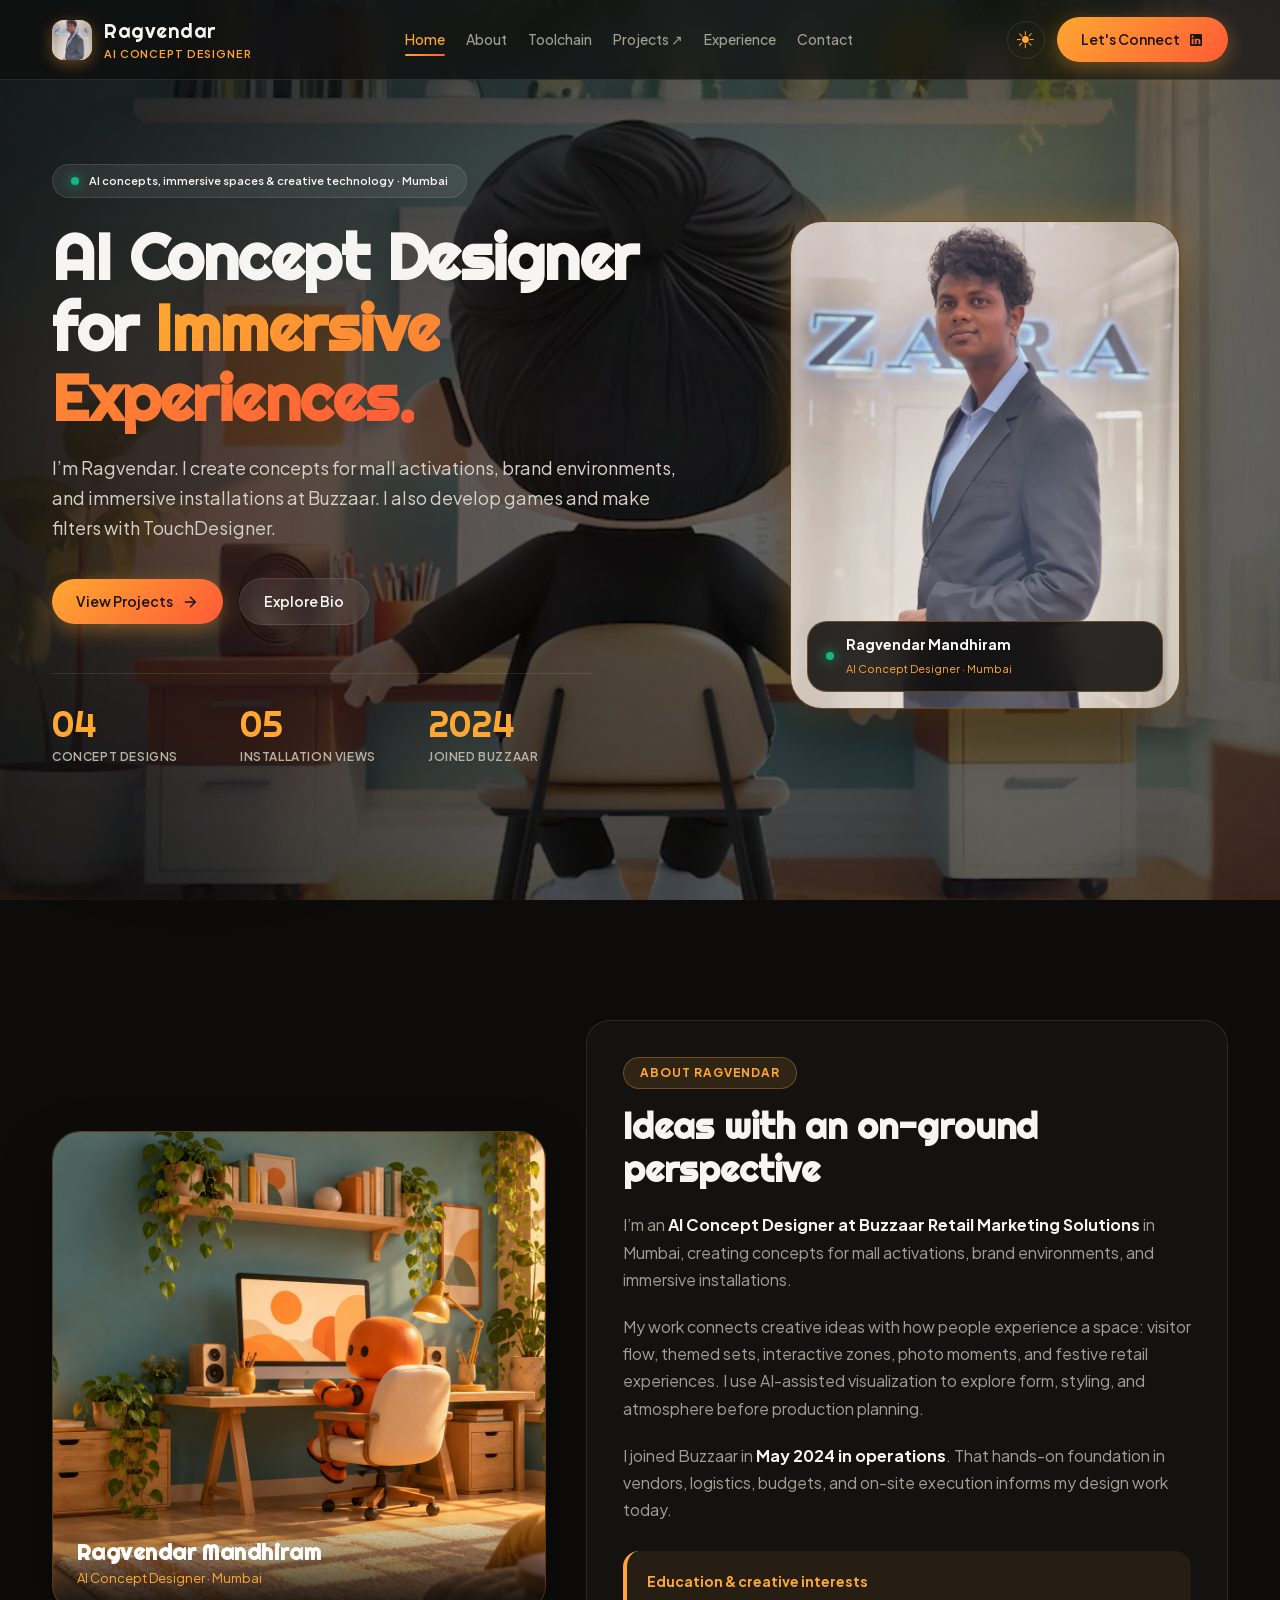
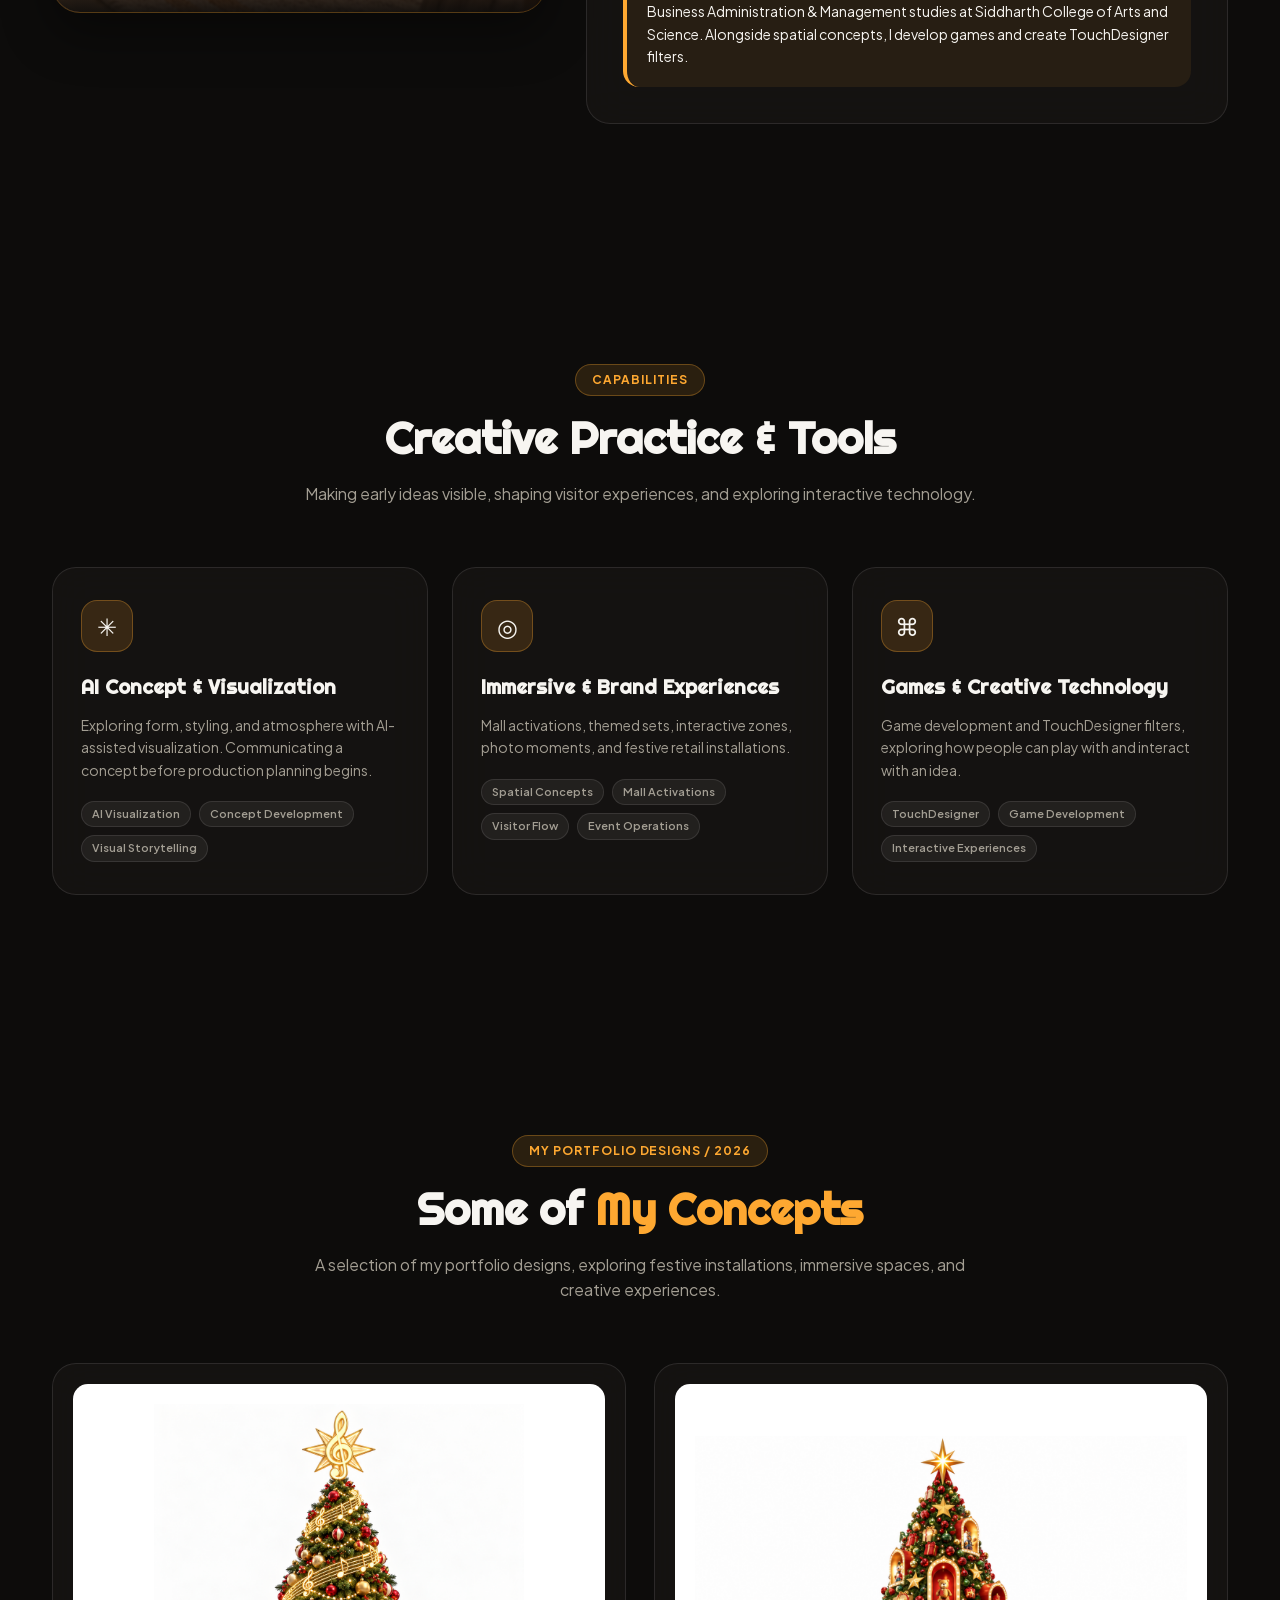
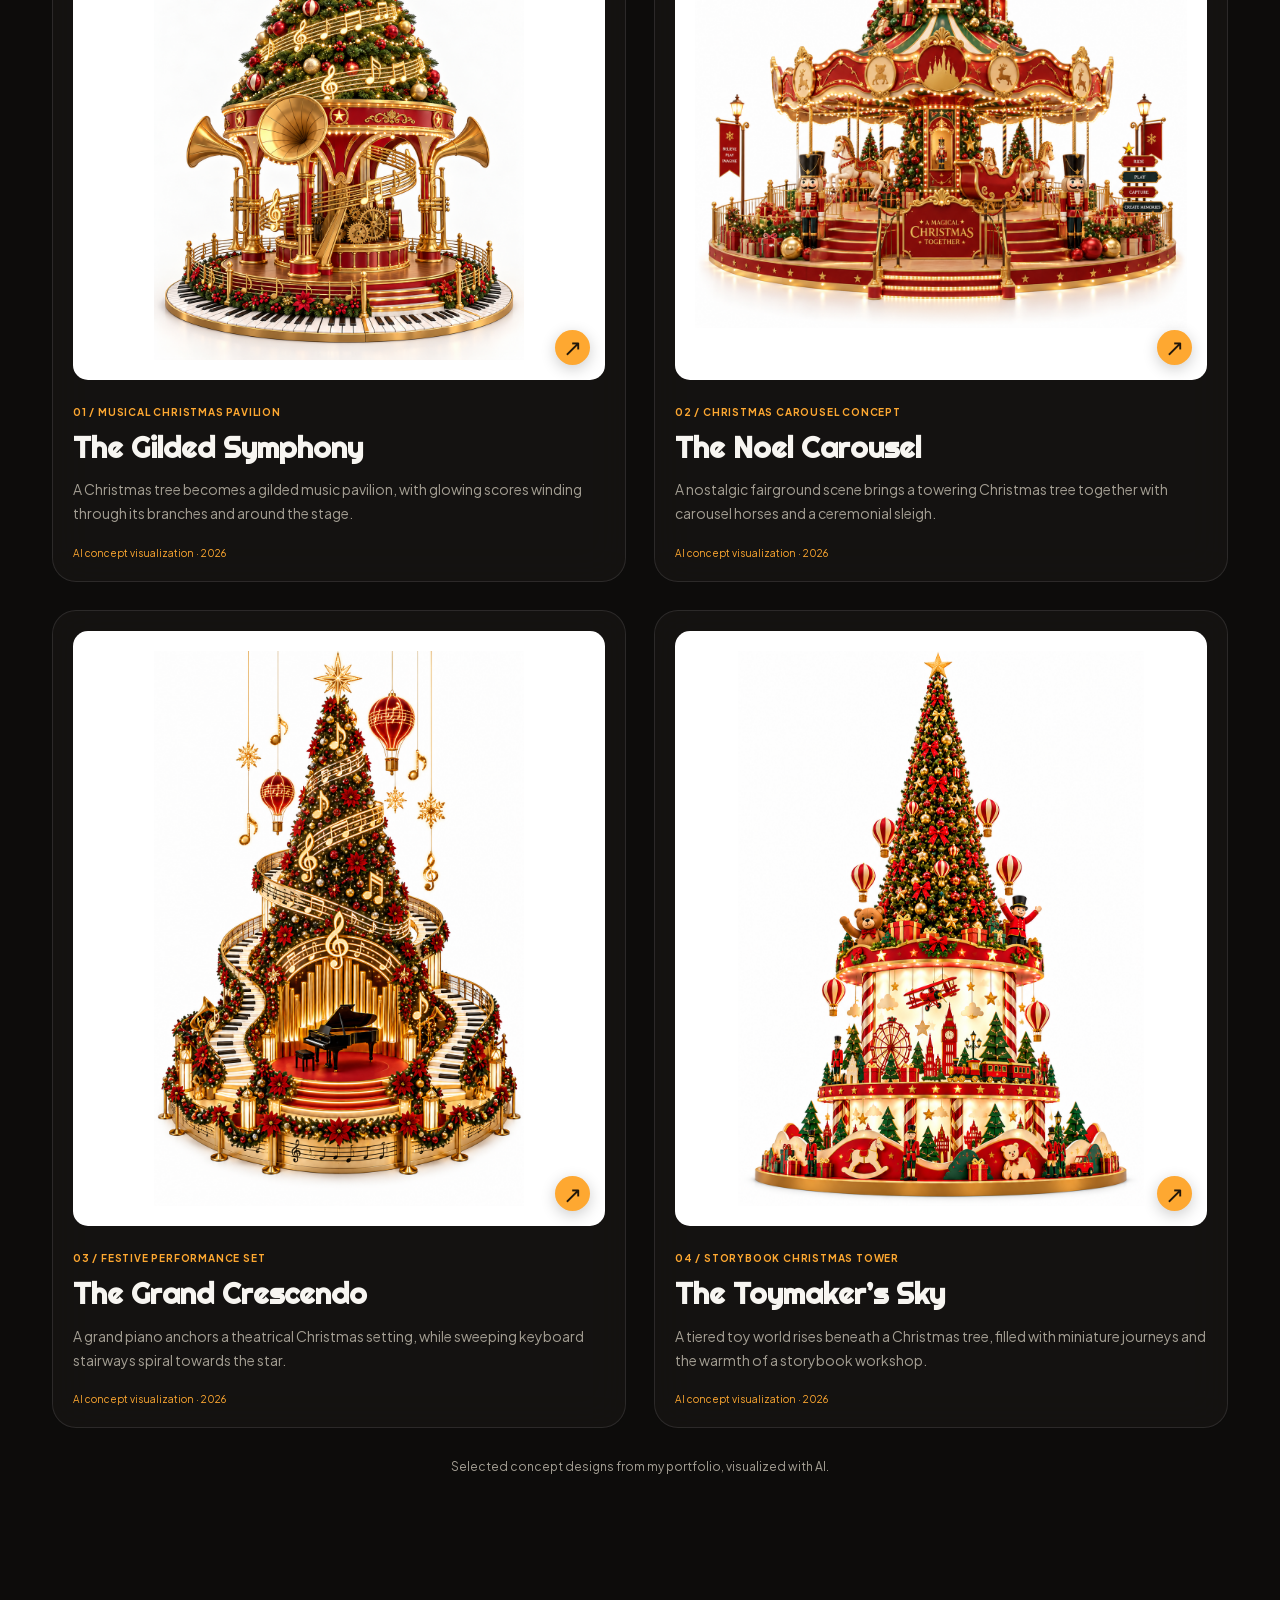
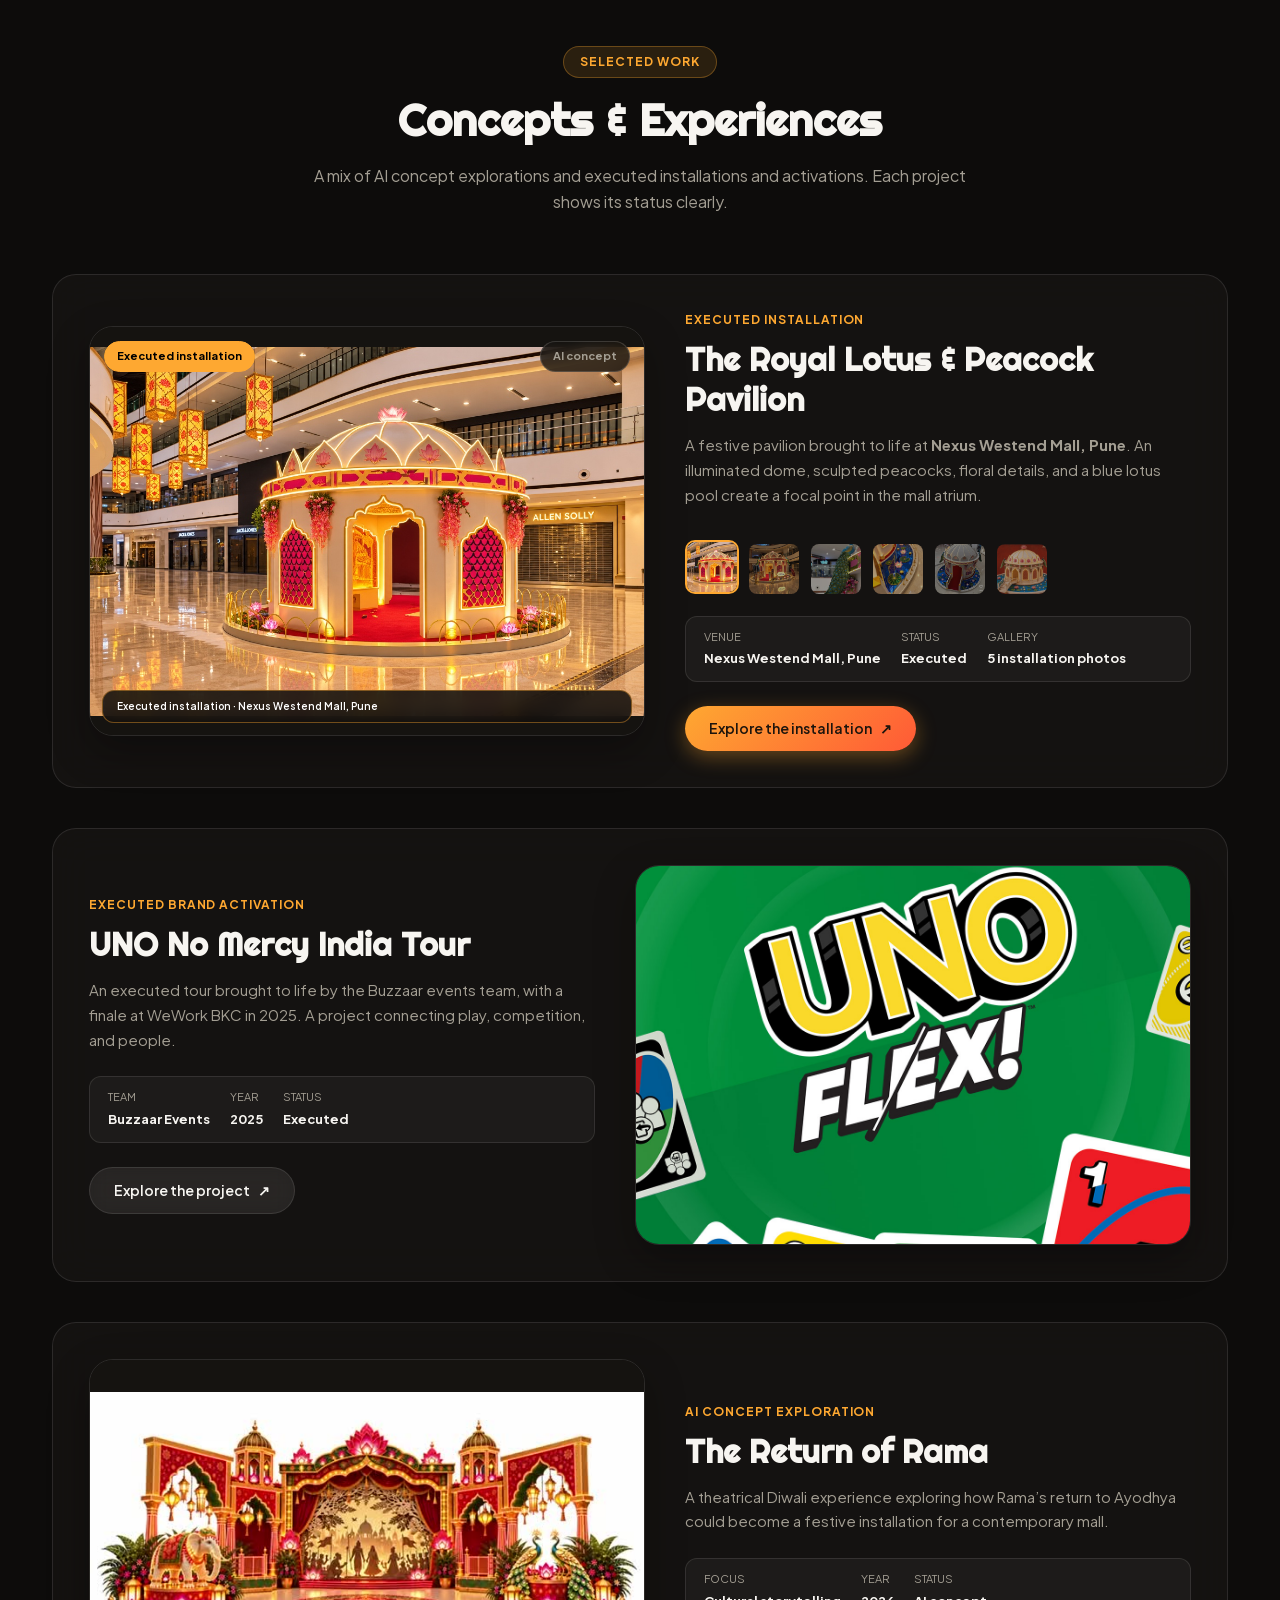
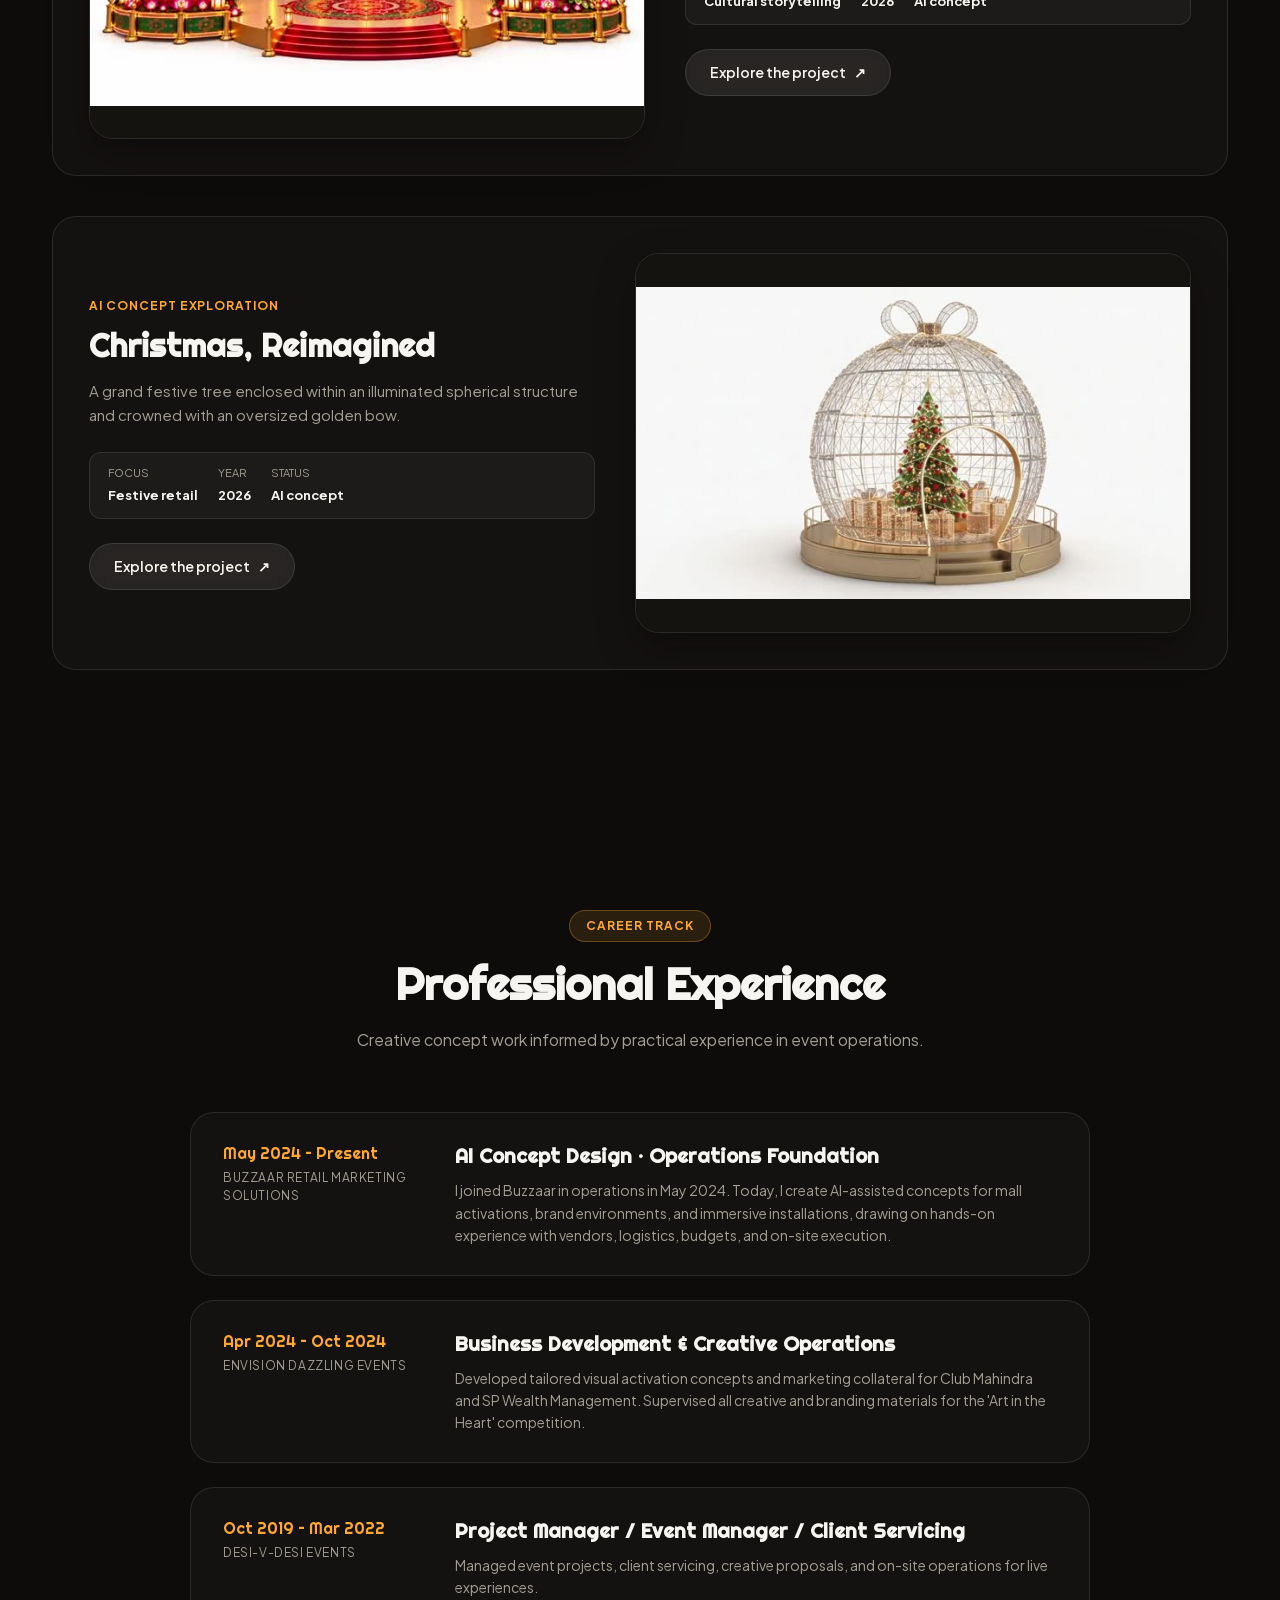
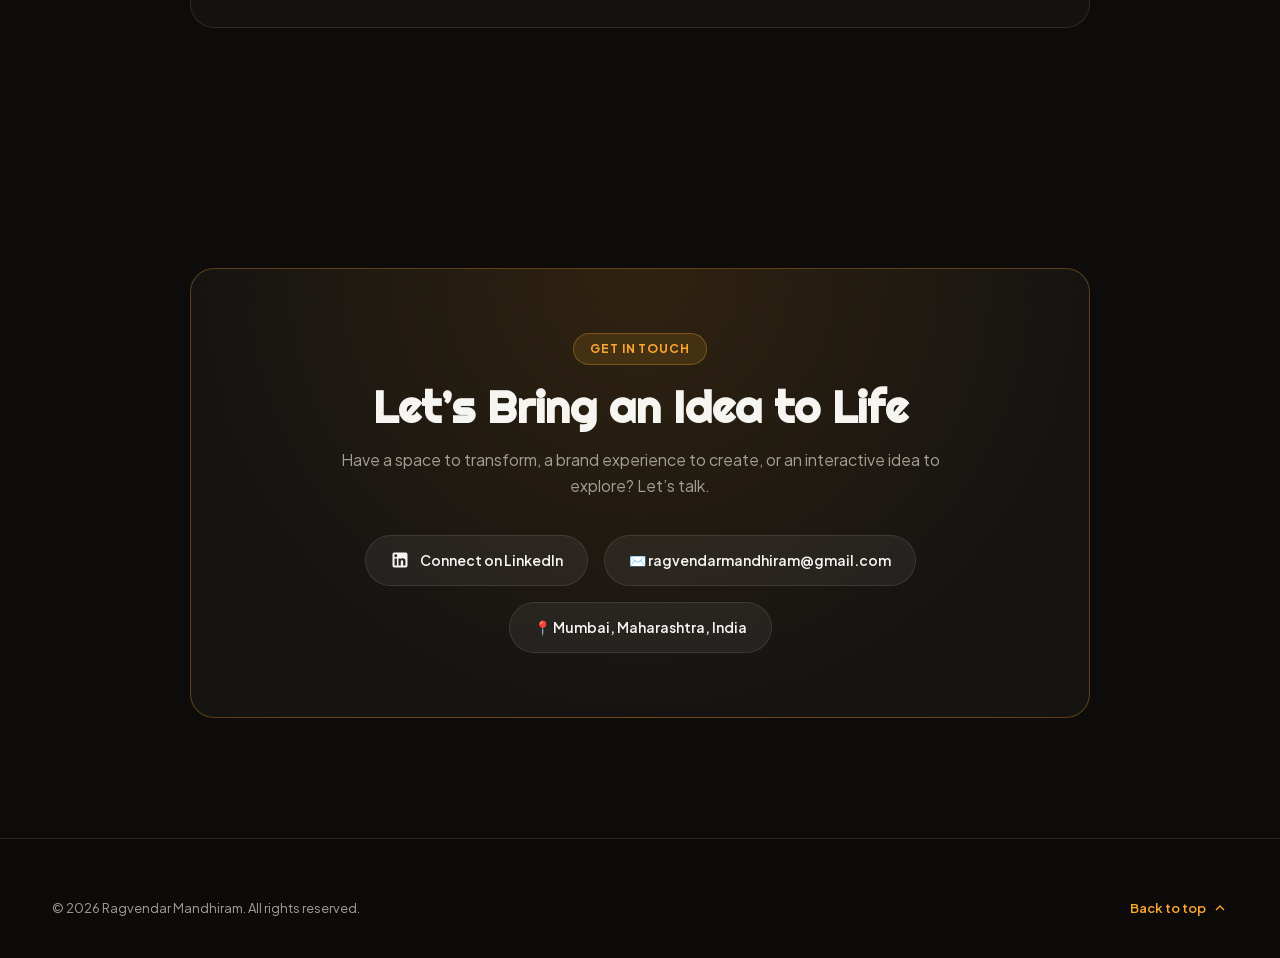
==== commit 6ebd114a: "Remove phone number from contact section" ====
--- a/index.html
+++ b/index.html
@@ -191,9 +191,6 @@
 <a class="c-contact-item" href="mailto:ragvendarmandhiram@gmail.com">
 <span>✉️ ragvendarmandhiram@gmail.com</span>
 </a>
-<a class="c-contact-item" href="tel:+918248612057">
-<span>📞 +91 82486 12057</span>
-</a>
 <div class="c-contact-item" style="cursor: default;">
 <span>📍 Mumbai, Maharashtra, India</span>
 </div>
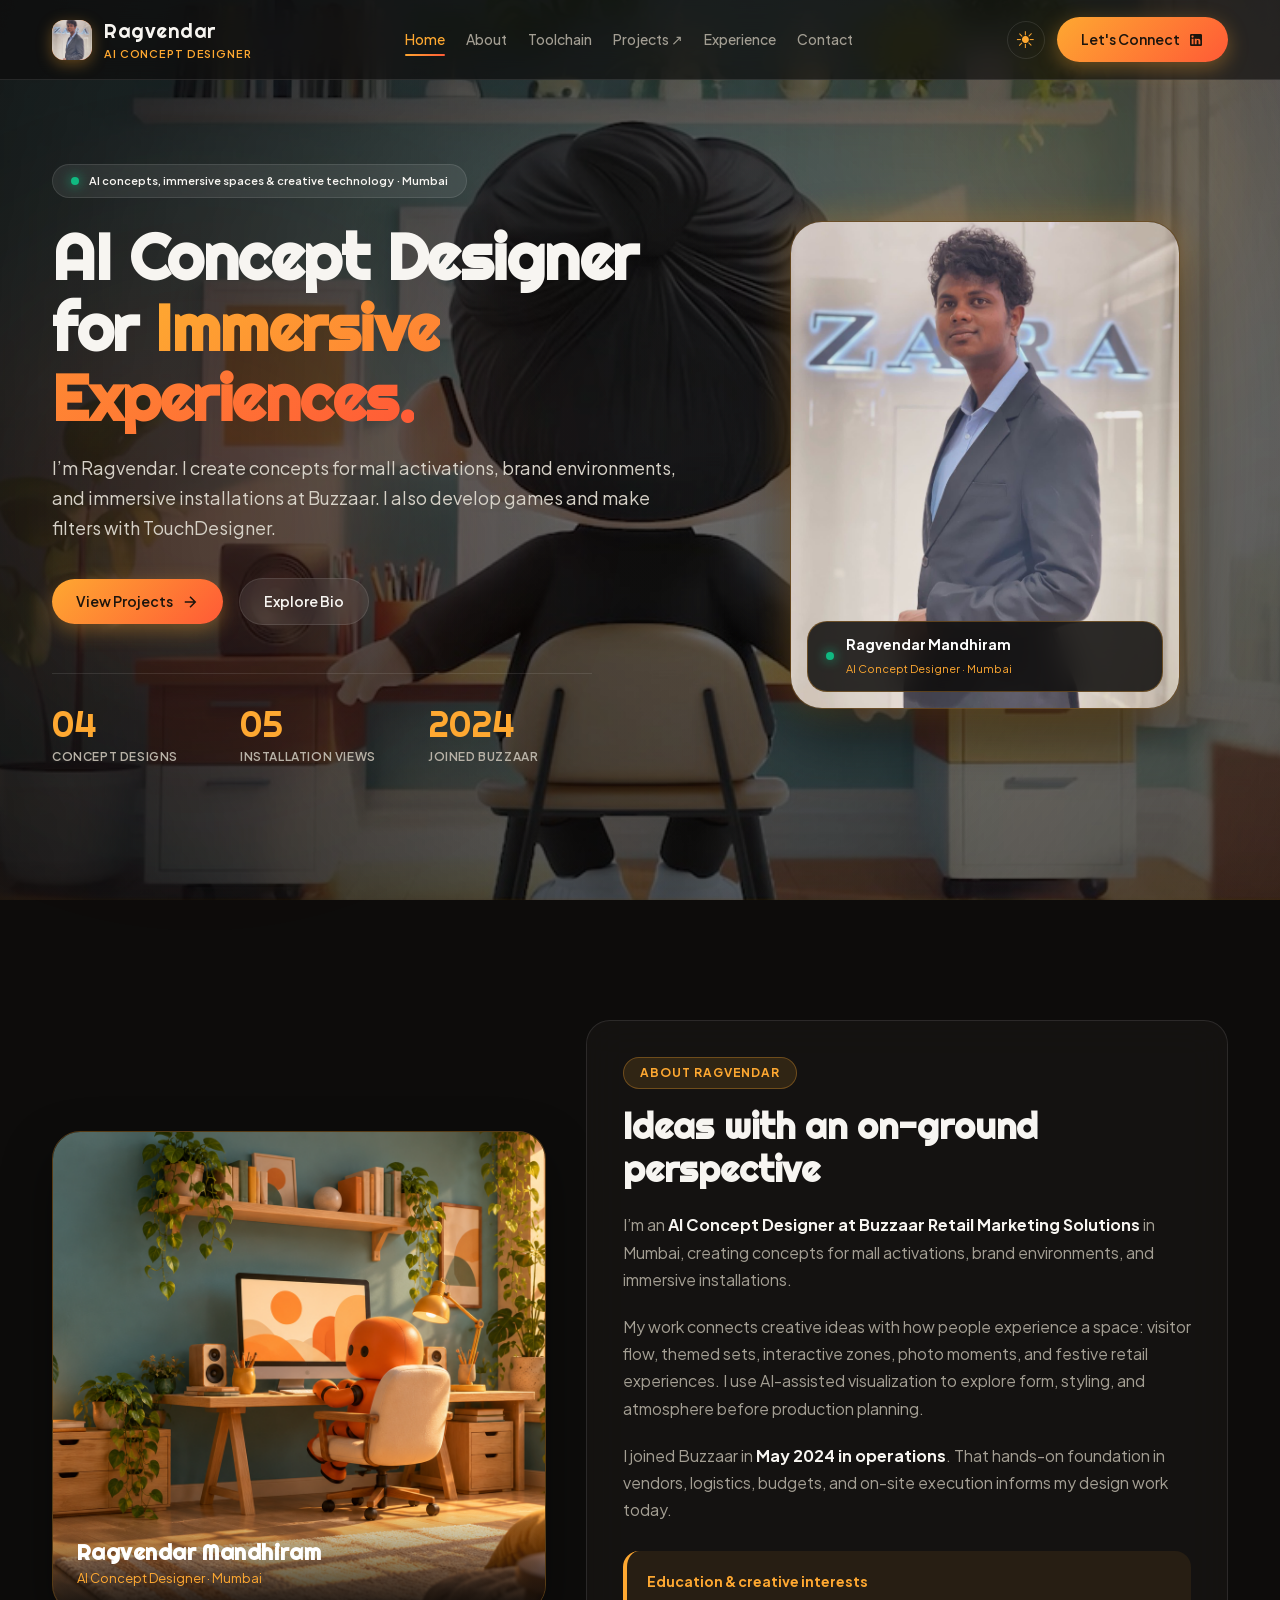
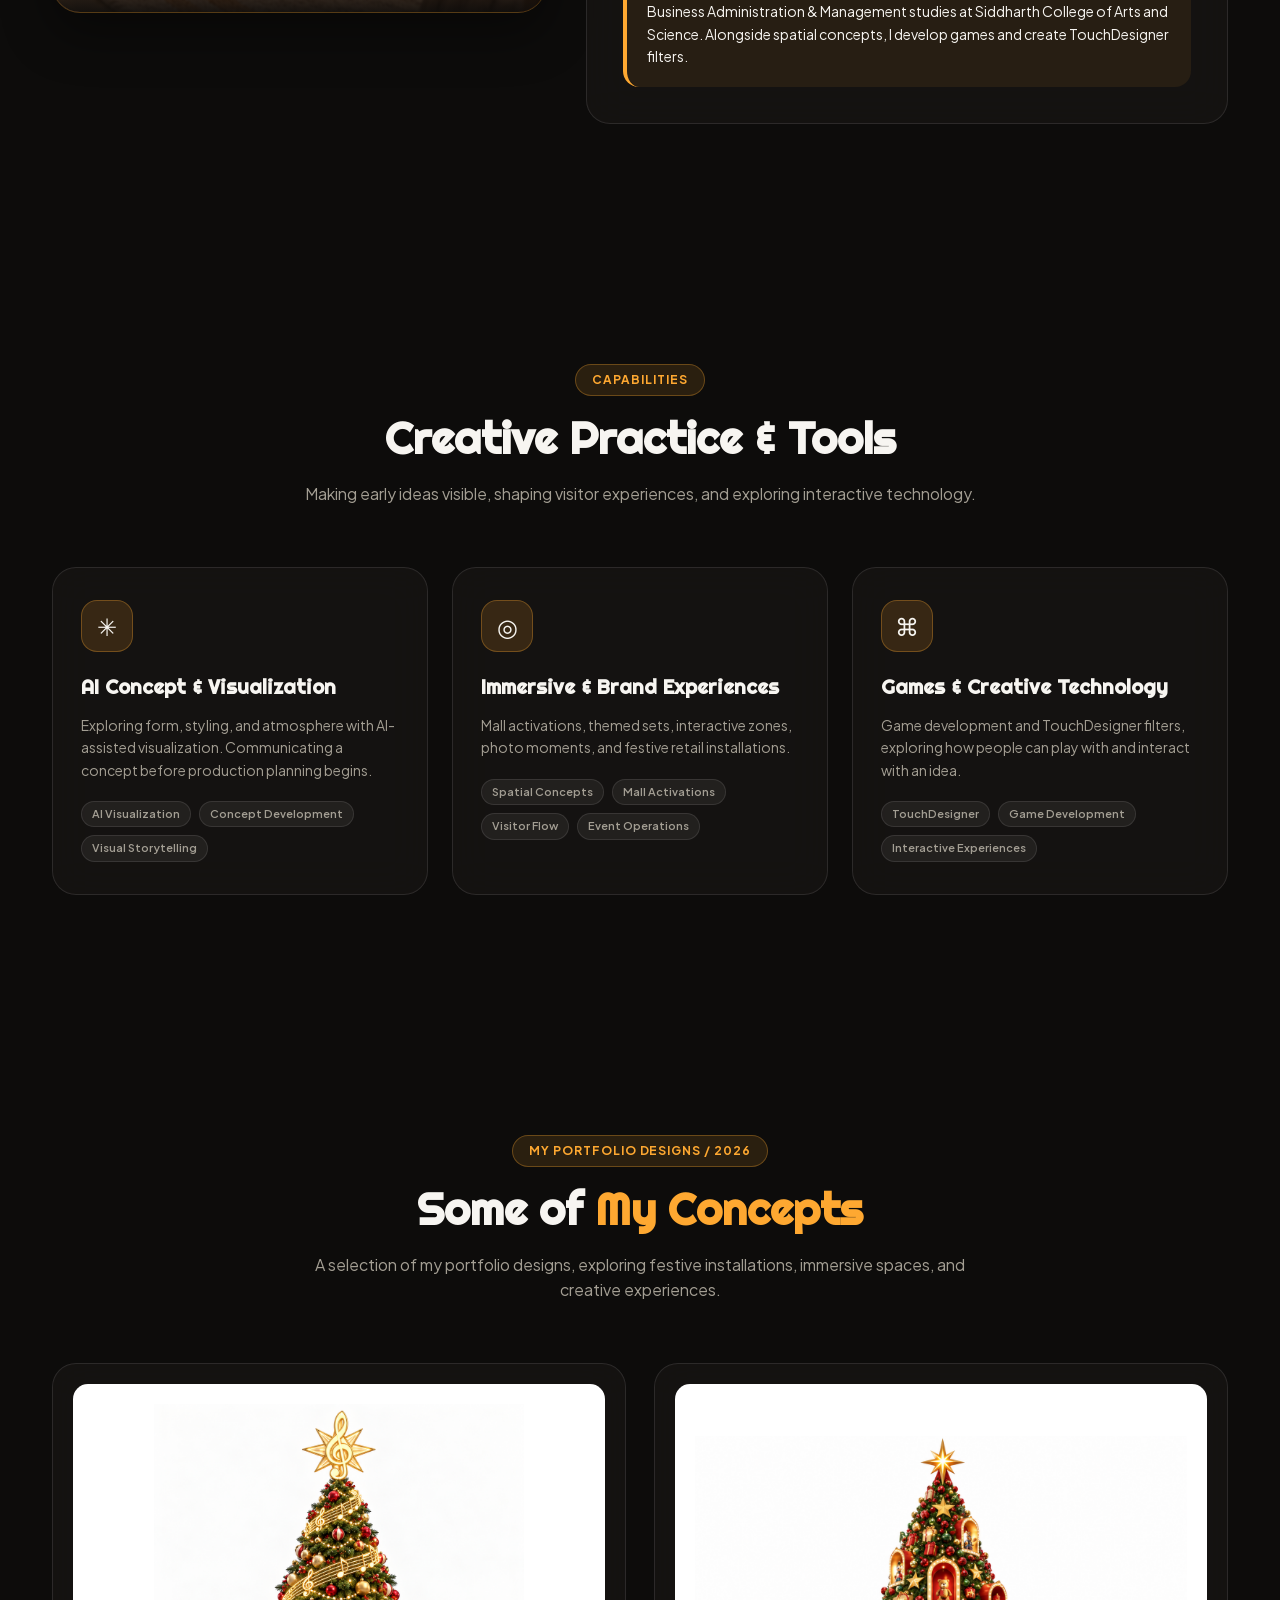
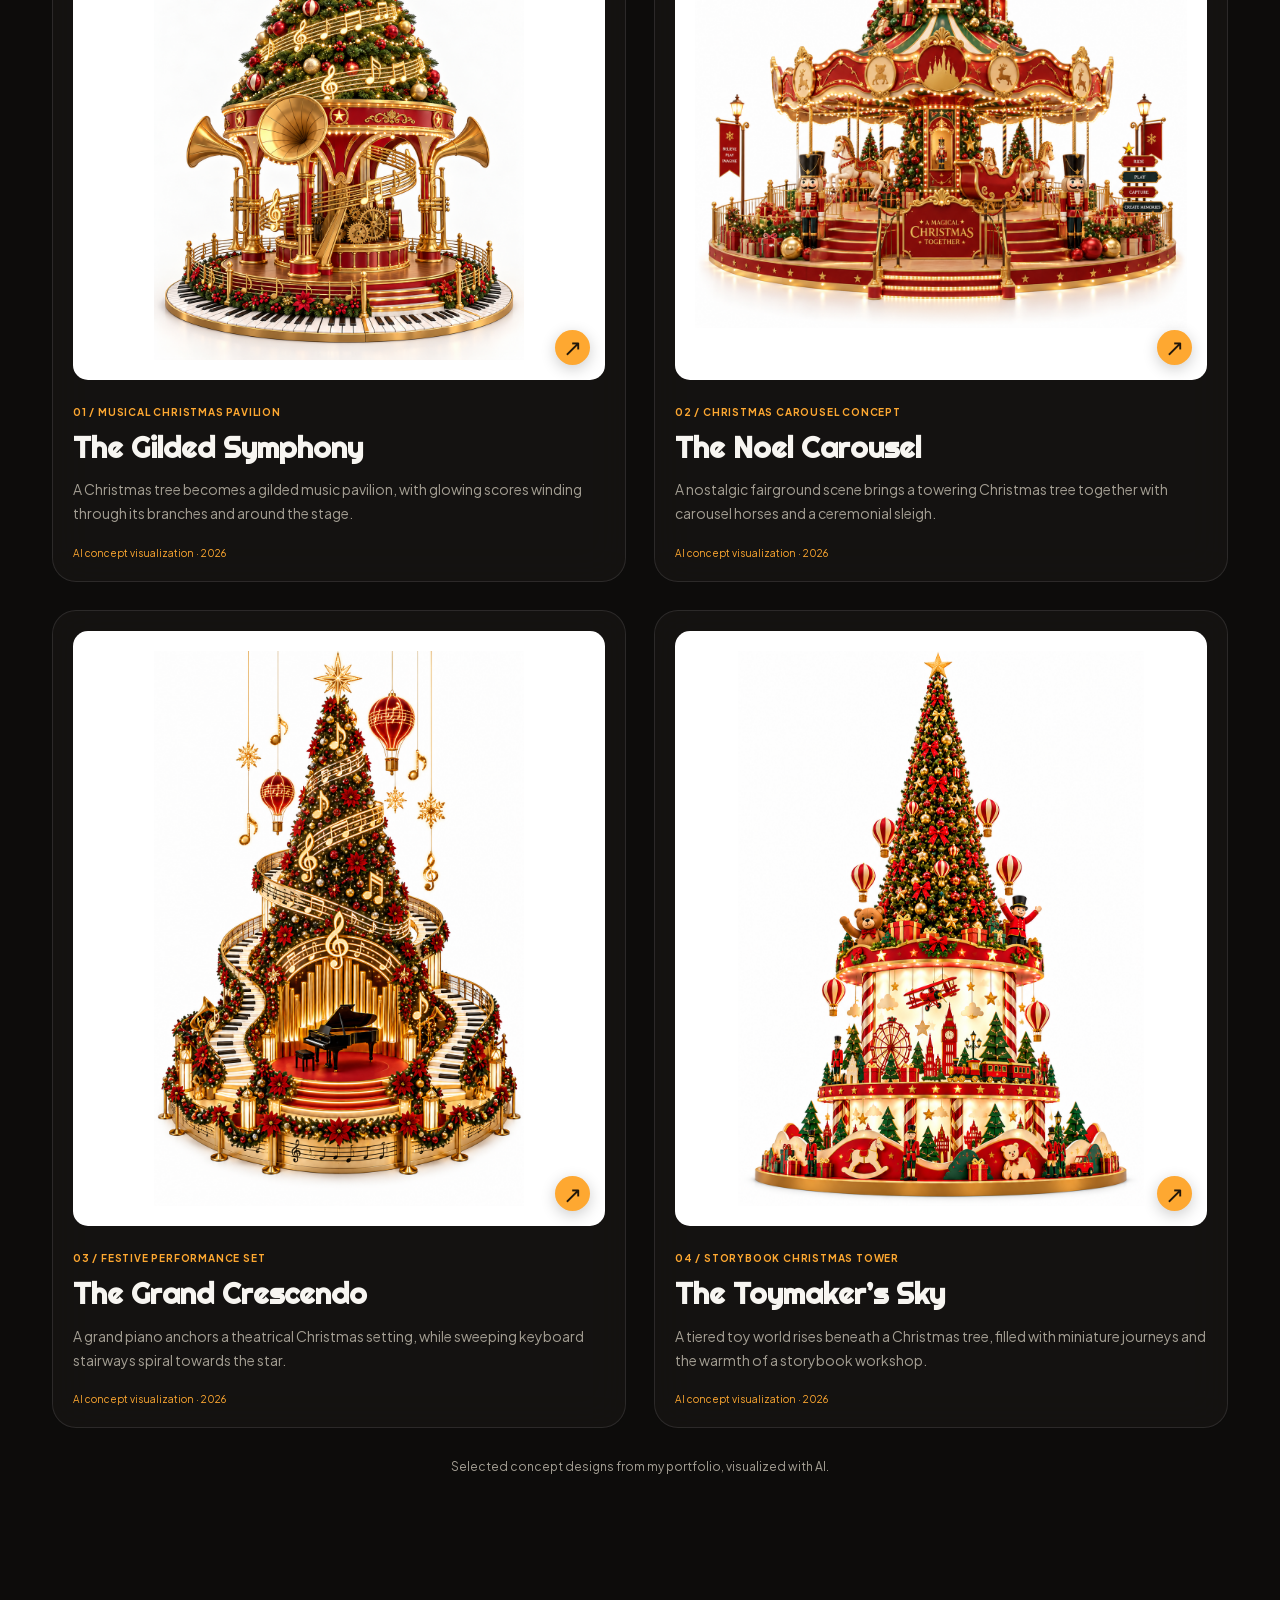
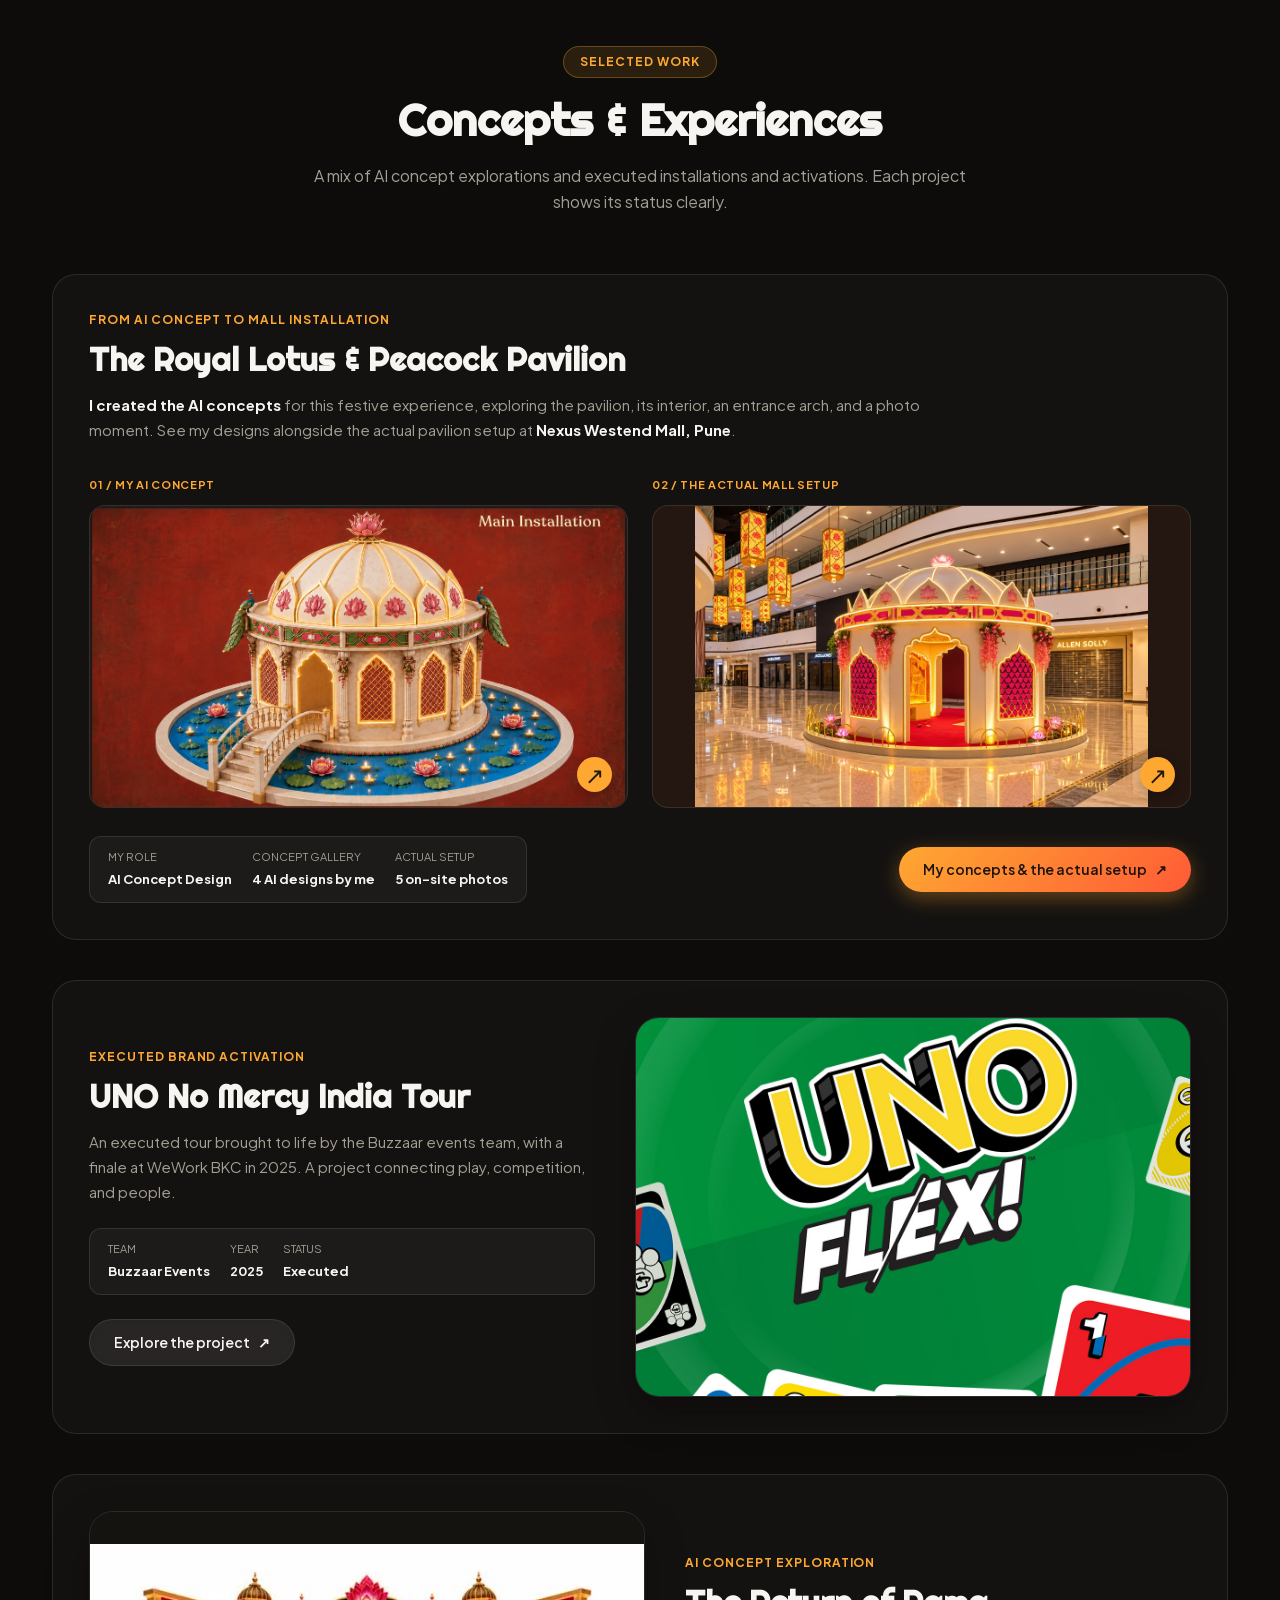
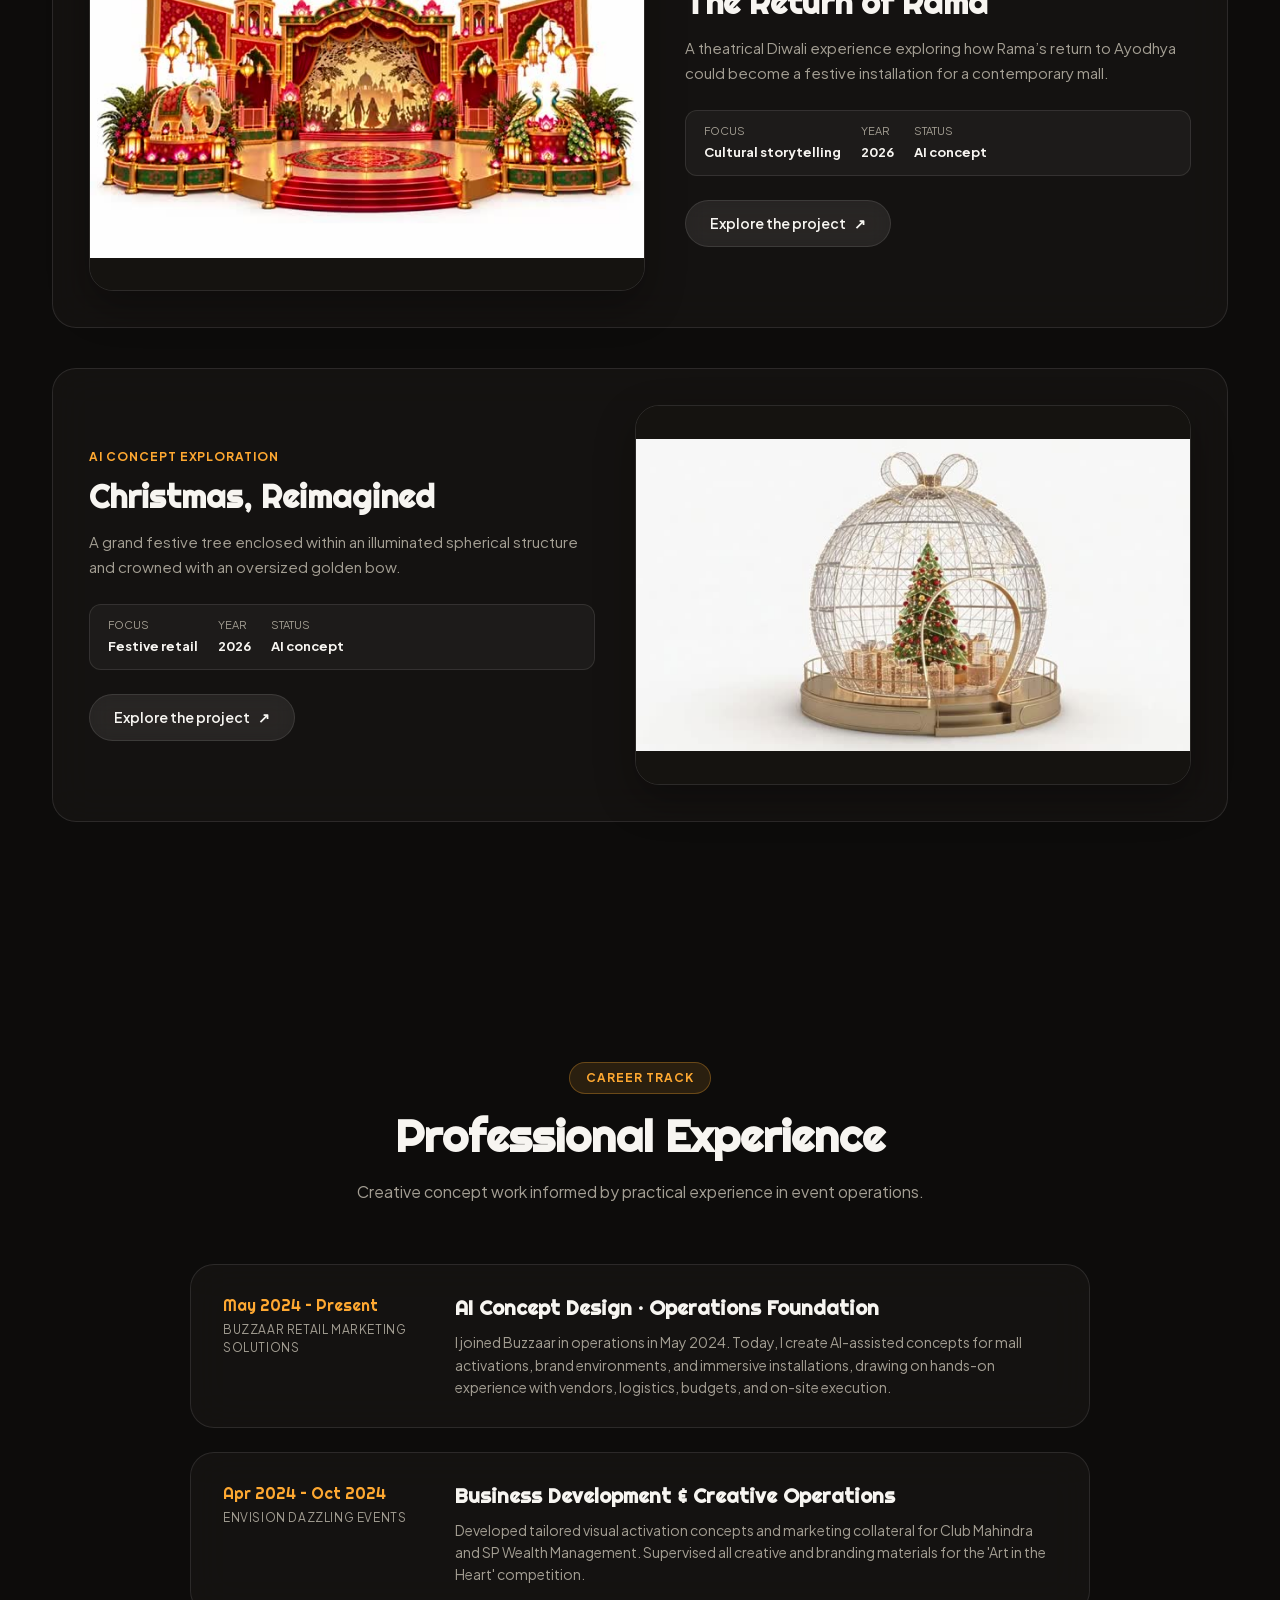
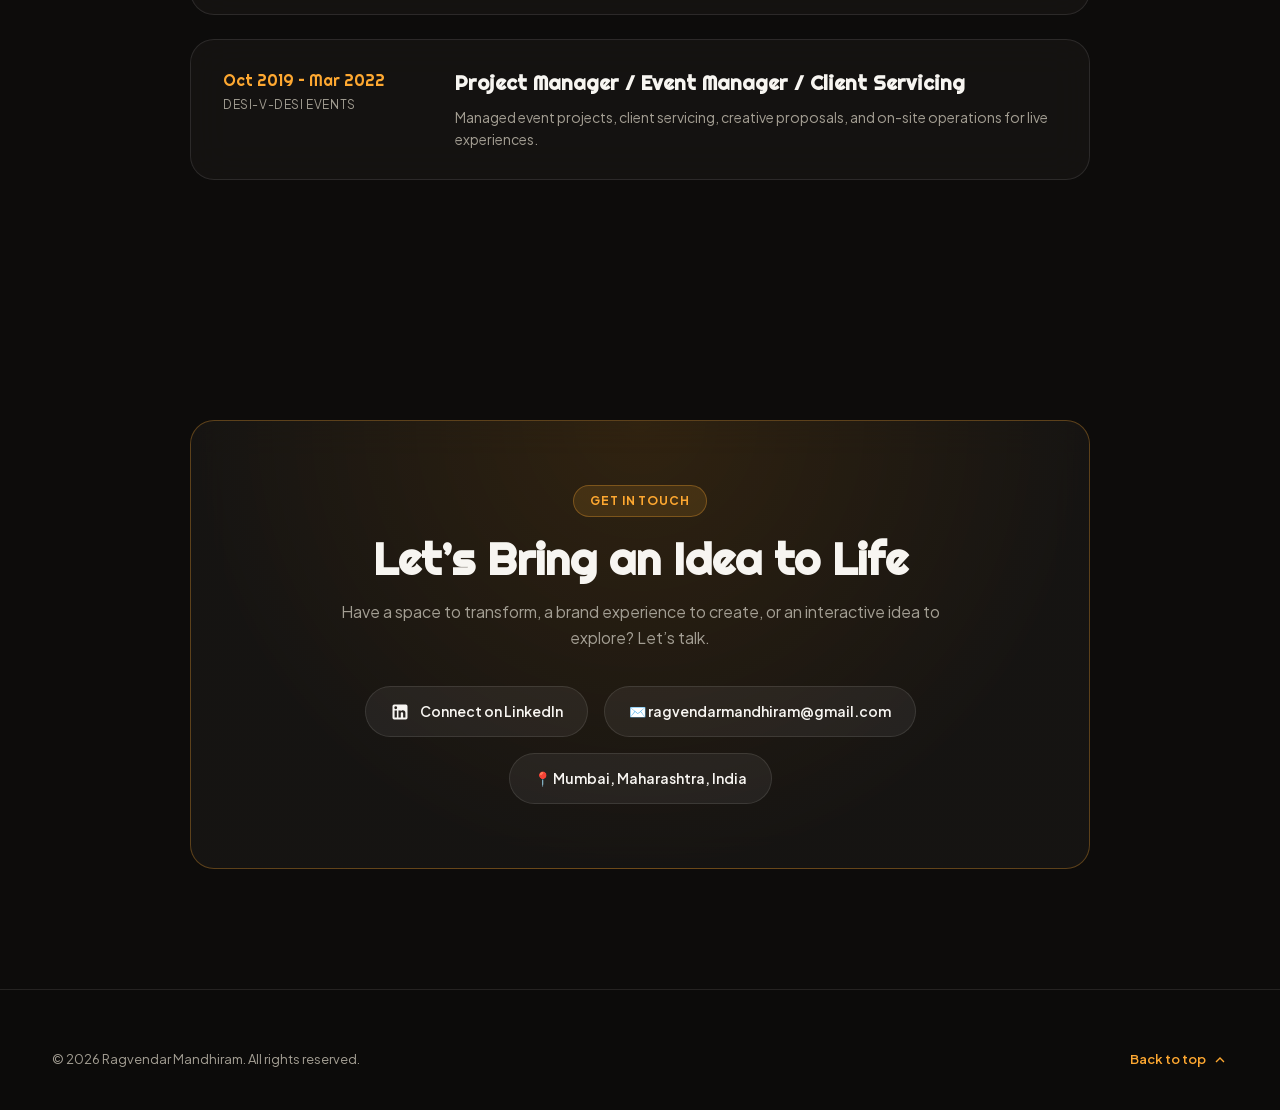
==== commit e290a7ce: "Show my AI concepts before the Nexus Westend installation photos" ====
--- a/index.html
+++ b/index.html
@@ -16,7 +16,7 @@
 
 
 
-<link href="styles.css?v=20261017-2" rel="stylesheet"/>
+<link href="styles.css?v=20261017-3" rel="stylesheet"/>
 </head>
 <body><a class="c-skip-link" href="#main">Skip to content</a>
 <!-- Cinematic Background Canvas Image Sequence (Apple-Style Scroll Scrubbing) -->
@@ -127,7 +127,31 @@
 <h2 class="c-section-title">Concepts &amp; Experiences</h2>
 <p class="c-section-desc">A mix of AI concept explorations and executed installations and activations. Each project shows its status clearly.</p>
 </div>
-<div class="c-projects-list"><article class="c-glass-card c-project-item" id="nexus-showcase"><div class="c-project-media c-nexus-media-wrap"><img alt="Executed festive pavilion at Nexus Westend Mall, Pune" id="nexusMainImg" loading="lazy" src="assets/images/nexus_westend/real_front.png"/><div class="c-nexus-toggle-bar"><button aria-pressed="true" class="c-nexus-toggle-btn is-active" id="btnToggleReal" type="button">Executed installation</button><button aria-pressed="false" class="c-nexus-toggle-btn" id="btnToggleAi" type="button">AI concept</button></div><div aria-live="polite" class="c-nexus-badge-floating" id="nexusMediaBadge">Executed installation · Nexus Westend Mall, Pune</div></div><div class="c-project-content"><span class="c-project-tag">Executed Installation</span><h3 class="c-project-title">The Royal Lotus &amp; Peacock Pavilion</h3><p class="c-project-desc">A festive pavilion brought to life at <strong>Nexus Westend Mall, Pune</strong>. An illuminated dome, sculpted peacocks, floral details, and a blue lotus pool create a focal point in the mall atrium.</p><div aria-label="Nexus installation preview" class="c-nexus-mini-thumbs" id="nexusThumbStrip" role="group"><button aria-label="Show Front view" aria-pressed="false" class="c-nexus-mini-thumb" data-alt="The illuminated pavilion in the Nexus Westend Mall atrium, Pune." data-label="The illuminated pavilion in the Nexus Westend Mall atrium, Pune." data-src="assets/images/nexus_westend/real_front.png" type="button"><img alt="" loading="lazy" src="assets/images/nexus_westend/real_front.png"/></button><button aria-label="Show Atrium perspective" aria-pressed="false" class="c-nexus-mini-thumb" data-alt="The lotus-topped dome, sculpted peacocks, and Nexus Westend entrance branding." data-label="The lotus-topped dome, sculpted peacocks, and Nexus Westend entrance branding." data-src="assets/images/nexus_westend/real_angle.png" type="button"><img alt="" loading="lazy" src="assets/images/nexus_westend/real_angle.png"/></button><button aria-label="Show Peacock detail" aria-pressed="false" class="c-nexus-mini-thumb" data-alt="Blue and green peacock sculpture above the floral details." data-label="Blue and green peacock sculpture above the floral details." data-src="assets/images/nexus_westend/real_peacock.png" type="button"><img alt="" loading="lazy" src="assets/images/nexus_westend/real_peacock.png"/></button><button aria-label="Show Lotus pool" aria-pressed="false" class="c-nexus-mini-thumb" data-alt="Illuminated lotus flowers and lily pads in the blue pool surrounding the pavilion." data-label="Illuminated lotus flowers and lily pads in the blue pool surrounding the pavilion." data-src="assets/images/nexus_westend/real_lotus_pool.png" type="button"><img alt="" loading="lazy" src="assets/images/nexus_westend/real_lotus_pool.png"/></button><button aria-label="Show View from above" aria-pressed="false" class="c-nexus-mini-thumb" data-alt="The circular pavilion, visitor bridge, and surrounding lotus pool." data-label="The circular pavilion, visitor bridge, and surrounding lotus pool." data-src="assets/images/nexus_westend/real_aerial.png" type="button"><img alt="" loading="lazy" src="assets/images/nexus_westend/real_aerial.png"/></button><button aria-label="Show AI concept" aria-pressed="false" class="c-nexus-mini-thumb" data-alt="AI concept visualization of the lotus and peacock pavilion" data-label="AI concept visualization" data-src="assets/images/nexus_westend/00_nexus_approved_ai_concept.jpg" type="button"><img alt="" loading="lazy" src="assets/images/nexus_westend/00_nexus_approved_ai_concept.jpg"/></button></div><div class="c-project-meta"><div class="c-project-meta-item"><span>Venue</span><strong>Nexus Westend Mall, Pune</strong></div><div class="c-project-meta-item"><span>Status</span><strong>Executed</strong></div><div class="c-project-meta-item"><span>Gallery</span><strong>5 installation photos</strong></div></div><a class="c-btn c-btn--primary" href="projects.html#nexus-westend">Explore the installation <span aria-hidden="true">↗</span></a></div></article><article class="c-glass-card c-project-item"><div class="c-project-media"><img alt="UNO No Mercy India Tour" loading="lazy" src="assets/images/uno_no_mercy.jpg"/></div><div class="c-project-content"><span class="c-project-tag">Executed Brand Activation</span><h3 class="c-project-title">UNO No Mercy India Tour</h3><p class="c-project-desc">An executed tour brought to life by the Buzzaar events team, with a finale at WeWork BKC in 2025. A project connecting play, competition, and people.</p><div class="c-project-meta"><div class="c-project-meta-item"><span>Team</span><strong>Buzzaar Events</strong></div><div class="c-project-meta-item"><span>Year</span><strong>2025</strong></div><div class="c-project-meta-item"><span>Status</span><strong>Executed</strong></div></div><a class="c-btn c-btn--secondary" href="projects.html#uno">Explore the project <span aria-hidden="true">↗</span></a></div></article><article class="c-glass-card c-project-item"><div class="c-project-media c-project-media--concept"><img alt="The Return of Rama" loading="lazy" src="assets/images/diwali_rama.jpg"/></div><div class="c-project-content"><span class="c-project-tag">AI Concept Exploration</span><h3 class="c-project-title">The Return of Rama</h3><p class="c-project-desc">A theatrical Diwali experience exploring how Rama’s return to Ayodhya could become a festive installation for a contemporary mall.</p><div class="c-project-meta"><div class="c-project-meta-item"><span>Focus</span><strong>Cultural storytelling</strong></div><div class="c-project-meta-item"><span>Year</span><strong>2026</strong></div><div class="c-project-meta-item"><span>Status</span><strong>AI concept</strong></div></div><a class="c-btn c-btn--secondary" href="projects.html#diwali">Explore the project <span aria-hidden="true">↗</span></a></div></article><article class="c-glass-card c-project-item"><div class="c-project-media c-project-media--concept"><img alt="Christmas, Reimagined" loading="lazy" src="assets/images/christmas_sphere.jpg"/></div><div class="c-project-content"><span class="c-project-tag">AI Concept Exploration</span><h3 class="c-project-title">Christmas, Reimagined</h3><p class="c-project-desc">A grand festive tree enclosed within an illuminated spherical structure and crowned with an oversized golden bow.</p><div class="c-project-meta"><div class="c-project-meta-item"><span>Focus</span><strong>Festive retail</strong></div><div class="c-project-meta-item"><span>Year</span><strong>2026</strong></div><div class="c-project-meta-item"><span>Status</span><strong>AI concept</strong></div></div><a class="c-btn c-btn--secondary" href="projects.html#christmas-sphere">Explore the project <span aria-hidden="true">↗</span></a></div></article></div>
+<div class="c-projects-list"><article class="c-glass-card c-project-item c-nexus-journey" id="nexus-showcase">
+<div class="c-project-content">
+<span class="c-project-tag">From AI Concept to Mall Installation</span>
+<h3 class="c-project-title">The Royal Lotus &amp; Peacock Pavilion</h3>
+<p class="c-project-desc"><strong>I created the AI concepts</strong> for this festive experience, exploring the pavilion, its interior, an entrance arch, and a photo moment. See my designs alongside the actual pavilion setup at <strong>Nexus Westend Mall, Pune</strong>.</p>
+</div>
+<div class="c-nexus-preview-pair">
+<div><p class="c-nexus-preview-label">01 / My AI Concept</p>
+<button type="button" class="c-artwork-button c-nexus-preview-frame" aria-label="View my main pavilion AI concept" data-media-src="assets/images/nexus_westend/concept_01_main_pavilion.png" data-media-group="nexus-home" data-media-title="Main Pavilion — My AI Concept" data-media-description="A lotus-topped dome, peacock sculptures, arched openings, and a blue pool form the main installation concept." data-media-status="AI concept by Ragvendar Mandhiram">
+<img src="assets/images/nexus_westend/concept_01_main_pavilion.png" alt="A lotus-topped dome, peacock sculptures, arched openings, and a blue pool form the main installation concept." loading="lazy" decoding="async" width="2380" height="1340"/>
+<span class="c-artwork-expand" aria-hidden="true">↗</span>
+</button>
+</div>
+<div><p class="c-nexus-preview-label">02 / The Actual Mall Setup</p>
+<button type="button" class="c-artwork-button c-nexus-preview-frame" aria-label="View the actual Nexus Westend Mall setup" data-media-src="assets/images/nexus_westend/real_front.png" data-media-group="nexus-home" data-media-title="The Actual Mall Setup" data-media-description="The completed pavilion photographed inside Nexus Westend Mall, Pune." data-media-status="Executed installation · Nexus Westend Mall, Pune">
+<img src="assets/images/nexus_westend/real_front.png" alt="The completed pavilion photographed inside Nexus Westend Mall, Pune." loading="lazy" decoding="async" width="2380" height="1340"/>
+<span class="c-artwork-expand" aria-hidden="true">↗</span>
+</button>
+</div>
+</div>
+<div class="c-nexus-journey-footer">
+<div class="c-project-meta"><div class="c-project-meta-item"><span>My Role</span><strong>AI Concept Design</strong></div><div class="c-project-meta-item"><span>Concept Gallery</span><strong>4 AI designs by me</strong></div><div class="c-project-meta-item"><span>Actual Setup</span><strong>5 on-site photos</strong></div></div>
+<a class="c-btn c-btn--primary" href="projects.html#nexus-westend">My concepts &amp; the actual setup <span aria-hidden="true">↗</span></a>
+</div>
+</article><article class="c-glass-card c-project-item"><div class="c-project-media"><img alt="UNO No Mercy India Tour" loading="lazy" src="assets/images/uno_no_mercy.jpg"/></div><div class="c-project-content"><span class="c-project-tag">Executed Brand Activation</span><h3 class="c-project-title">UNO No Mercy India Tour</h3><p class="c-project-desc">An executed tour brought to life by the Buzzaar events team, with a finale at WeWork BKC in 2025. A project connecting play, competition, and people.</p><div class="c-project-meta"><div class="c-project-meta-item"><span>Team</span><strong>Buzzaar Events</strong></div><div class="c-project-meta-item"><span>Year</span><strong>2025</strong></div><div class="c-project-meta-item"><span>Status</span><strong>Executed</strong></div></div><a class="c-btn c-btn--secondary" href="projects.html#uno">Explore the project <span aria-hidden="true">↗</span></a></div></article><article class="c-glass-card c-project-item"><div class="c-project-media c-project-media--concept"><img alt="The Return of Rama" loading="lazy" src="assets/images/diwali_rama.jpg"/></div><div class="c-project-content"><span class="c-project-tag">AI Concept Exploration</span><h3 class="c-project-title">The Return of Rama</h3><p class="c-project-desc">A theatrical Diwali experience exploring how Rama’s return to Ayodhya could become a festive installation for a contemporary mall.</p><div class="c-project-meta"><div class="c-project-meta-item"><span>Focus</span><strong>Cultural storytelling</strong></div><div class="c-project-meta-item"><span>Year</span><strong>2026</strong></div><div class="c-project-meta-item"><span>Status</span><strong>AI concept</strong></div></div><a class="c-btn c-btn--secondary" href="projects.html#diwali">Explore the project <span aria-hidden="true">↗</span></a></div></article><article class="c-glass-card c-project-item"><div class="c-project-media c-project-media--concept"><img alt="Christmas, Reimagined" loading="lazy" src="assets/images/christmas_sphere.jpg"/></div><div class="c-project-content"><span class="c-project-tag">AI Concept Exploration</span><h3 class="c-project-title">Christmas, Reimagined</h3><p class="c-project-desc">A grand festive tree enclosed within an illuminated spherical structure and crowned with an oversized golden bow.</p><div class="c-project-meta"><div class="c-project-meta-item"><span>Focus</span><strong>Festive retail</strong></div><div class="c-project-meta-item"><span>Year</span><strong>2026</strong></div><div class="c-project-meta-item"><span>Status</span><strong>AI concept</strong></div></div><a class="c-btn c-btn--secondary" href="projects.html#christmas-sphere">Explore the project <span aria-hidden="true">↗</span></a></div></article></div>
 </div>
 </section>
 <!-- 5. EXPERIENCE & TIMELINE SECTION -->
--- a/styles.css
+++ b/styles.css
@@ -1197,3 +1197,44 @@
 @media(max-width:600px){:root{--nav-height:72px}.l-navbar__inner{padding:0 17px;gap:10px}.l-navbar__actions>.c-btn{display:none}.l-navbar__logo-badge{width:35px;height:35px}.l-navbar__brand{gap:8px}.l-navbar__logo-text{font-size:17px}.l-navbar__logo-sub{font-size:8px}.l-navbar__actions{gap:8px}.c-studio-toggle{width:33px;height:33px;font-size:20px}.c-menu-toggle{font-size:11px;gap:7px;padding:8px}.c-hero{padding-top:110px;min-height:0;padding-bottom:55px}.c-hero__title{font-size:37px;line-height:1.14}.c-hero__subtitle{font-size:15px;line-height:1.75;margin-bottom:28px}.c-hero__status-pill{font-size:9px;padding:9px 12px;line-height:1.6;border-radius:16px;align-items:flex-start}.c-hero__status-dot{margin-top:4px}.c-hero__actions{gap:11px;margin-bottom:30px;flex-wrap:wrap}.c-btn{font-size:12px;padding:11px 18px}.c-hero__stats{gap:14px;padding-top:25px}.c-hero__stat-num{font-size:29px}.c-hero__stat-label{font-size:8px;line-height:1.6}.c-hero__portrait-frame{max-width:320px;border-radius:24px}.c-hero__portrait-badge{padding:10px 13px}.c-section{padding:65px 0}.c-section-header{margin-bottom:32px}.c-section-title{font-size:31px}.c-section-desc{font-size:14px;line-height:1.75}.c-section-badge{font-size:9px;padding:6px 12px;letter-spacing:.05em}.c-glass-card{padding:23px;border-radius:21px}.c-about__portrait-card img{height:auto;aspect-ratio:819/1024}.c-about__text h2{font-size:29px!important}.c-about__text p{font-size:14px;line-height:1.8}.c-about__languages{padding:17px}.c-concept-grid{grid-template-columns:1fr;gap:24px}.c-concept-card{padding:16px}.c-concept-art{aspect-ratio:1/1.17;padding:14px;margin-bottom:22px}.c-concept-card .c-project-title{font-size:26px}.c-concept-card .c-project-tag{font-size:9px}.c-concept-summary{font-size:13px}.c-collection-note{font-size:10px;line-height:1.7}.c-project-item{gap:25px}.c-project-media{height:290px;border-radius:17px}.c-nexus-media-wrap{min-height:320px}.c-project-title{font-size:27px}.c-project-desc{font-size:13px;line-height:1.75;margin-bottom:20px}.c-project-meta{gap:16px;padding:13px}.c-project-meta-item strong{font-size:11px}.c-project-meta-item span{font-size:9px}.c-nexus-toggle-bar{left:9px;right:9px;top:9px;gap:5px}.c-nexus-toggle-btn{font-size:9px;padding:7px 9px}.c-nexus-badge-floating{font-size:9px;left:9px;right:9px;bottom:9px;padding:8px 10px}.c-nexus-mini-thumbs{gap:7px}.c-nexus-mini-thumb{width:40px;height:40px;border-radius:8px}.c-contact-card{padding:35px 21px}.c-contact-links{gap:11px;margin-top:26px}.c-contact-item{font-size:11px;padding:12px 16px;max-width:100%;overflow-wrap:anywhere}.l-footer{padding:35px 0}.l-footer__inner{align-items:flex-start;gap:20px}.l-footer__copy{font-size:10px;max-width:190px}.l-footer__back-top{font-size:10px;flex-shrink:0}.p-projects-hero{padding:125px 0 30px}.p-projects-hero+.c-christmas-collection{padding-top:15px;padding-bottom:60px}.p-projects-grid{gap:45px;margin-bottom:65px}.p-project-deep-card{border-radius:22px}.p-project-deep-body{padding:25px 21px}.p-project-deep-title{font-size:28px;line-height:1.25}.p-project-deep-grid{gap:24px}.p-project-deep-col p{font-size:13px;line-height:1.75}.p-nexus-compare-header{padding:12px;gap:10px;flex-wrap:wrap}.p-nexus-compare-header strong{font-size:11px}.p-nexus-compare-media{height:270px}.p-nexus-compare-caption{font-size:12px}.p-nexus-gallery-grid{grid-template-columns:1fr;gap:18px}.p-nexus-gallery-card .media-box{height:280px}.c-gallery-heading{font-size:19px}.p-project-deep-media.c-deep-art{height:280px}.c-media-viewer{width:calc(100% - 24px);border-radius:18px;max-height:93svh}.c-media-stage{padding:12px}.c-media-image{max-height:60svh}.c-media-caption{padding:23px 21px 27px}.c-media-caption h2{font-size:27px}.c-media-description{font-size:13px}.c-media-status{font-size:8px;line-height:1.6}.c-media-close{width:34px;height:34px;margin:12px 12px -46px auto;font-size:23px}}
 @media(prefers-reduced-motion:reduce){html{scroll-behavior:auto}*,*:before,*:after{animation:none!important;transition:none!important}.c-glass-card:hover,.c-hero__portrait-frame:hover{transform:none}}
 .c-canvas-overlay{background:linear-gradient(90deg,rgba(10,9,8,.72),rgba(10,9,8,.5) 45%,rgba(10,9,8,.28)),radial-gradient(circle at center,rgba(13,12,11,.15),rgba(13,12,11,.6))}.c-hero__subtitle{color:#d6d1c7}.c-hero__stat-label{color:#b8b2a7}
+
+/* Nexus Westend: the designer's AI concepts, followed by the executed pavilion. */
+.c-nexus-journey { display: block; }
+.c-nexus-journey .c-project-desc { max-width: 880px; }
+.c-nexus-journey strong { color: var(--color-text-main); }
+.c-nexus-preview-pair { display: grid; grid-template-columns: repeat(2, minmax(0, 1fr)); gap: 24px; margin: 10px 0 28px; }
+.c-nexus-preview-label { color: var(--color-orange); font-size: 11px; font-weight: 700; letter-spacing: .06em; text-transform: uppercase; margin-bottom: 12px; }
+.c-nexus-preview-frame { aspect-ratio: 16 / 9; background: #241610; overflow: hidden; border-radius: 16px; border: 1px solid var(--color-border); }
+.c-nexus-preview-frame img { width: 100%; height: 100%; object-fit: contain; }
+.c-nexus-journey-footer { display: flex; align-items: center; justify-content: space-between; flex-wrap: wrap; gap: 18px; }
+.c-nexus-journey-footer .c-project-meta { margin: 0; flex-wrap: wrap; }
+.c-nexus-credit { display: inline-block; padding: 10px 16px; margin: 8px 0 24px; border: 1px solid var(--color-border-glow); border-radius: 12px; background: #fea8310d; font-size: 12px; color: var(--color-text-muted); }
+.c-nexus-credit strong { color: var(--color-orange); }
+.c-nexus-stage { margin-top: 36px; }
+.c-nexus-stage-heading { display: flex; align-items: flex-start; gap: 18px; margin-bottom: 25px; }
+.c-nexus-stage-number { display: grid; place-items: center; flex: 0 0 44px; height: 44px; border-radius: 50%; border: 1px solid var(--color-border-glow); color: var(--color-orange); background: #fea83112; font-size: 14px; font-weight: 700; }
+.c-nexus-stage-eyebrow { color: var(--color-orange); font-size: 10px; letter-spacing: .09em; text-transform: uppercase; margin-bottom: 7px; }
+.c-nexus-stage-heading h3 { font-family: var(--font-display); font-size: 27px; line-height: 1.25; margin-bottom: 10px; }
+.c-nexus-stage-heading p:last-child { font-size: 13px; line-height: 1.7; color: var(--color-text-muted); }
+.c-nexus-concept-grid { display: grid; grid-template-columns: repeat(2, minmax(0, 1fr)); gap: 22px; }
+.c-nexus-concept-card { min-width: 0; overflow: hidden; border-radius: 17px; border: 1px solid var(--color-border); background: #ffffff04; }
+.c-nexus-concept-image { aspect-ratio: 16 / 9; background: #351911; }
+.c-nexus-concept-image img { width: 100%; height: 100%; object-fit: contain; }
+.c-nexus-concept-caption { padding: 20px; }
+.c-nexus-concept-caption span { font-size: 9px; text-transform: uppercase; letter-spacing: .07em; color: var(--color-orange); }
+.c-nexus-concept-caption h4 { font-family: var(--font-display); font-size: 21px; line-height: 1.3; margin: 9px 0; }
+.c-nexus-concept-caption p { font-size: 12px; line-height: 1.8; color: var(--color-text-muted); }
+.c-nexus-stage--actual { padding-top: 40px; margin-top: 45px; border-top: 1px solid var(--color-border); }
+.c-nexus-stage--actual .p-nexus-gallery-grid { margin-top: 0; }
+@media (max-width: 600px) {
+  .c-nexus-preview-pair, .c-nexus-concept-grid { grid-template-columns: 1fr; gap: 20px; }
+  .c-nexus-stage-heading { gap: 12px; }
+  .c-nexus-stage-number { flex-basis: 34px; height: 34px; font-size: 11px; }
+  .c-nexus-stage-heading h3 { font-size: 23px; }
+  .c-nexus-stage-heading p:last-child { font-size: 12px; }
+  .c-nexus-credit { font-size: 10px; padding: 9px 12px; line-height: 1.7; }
+  .c-nexus-concept-caption { padding: 17px; }
+  .c-nexus-concept-caption h4 { font-size: 20px; }
+  .c-nexus-stage--actual { padding-top: 30px; margin-top: 35px; }
+  .c-nexus-journey-footer .c-btn { width: 100%; justify-content: center; }
+}
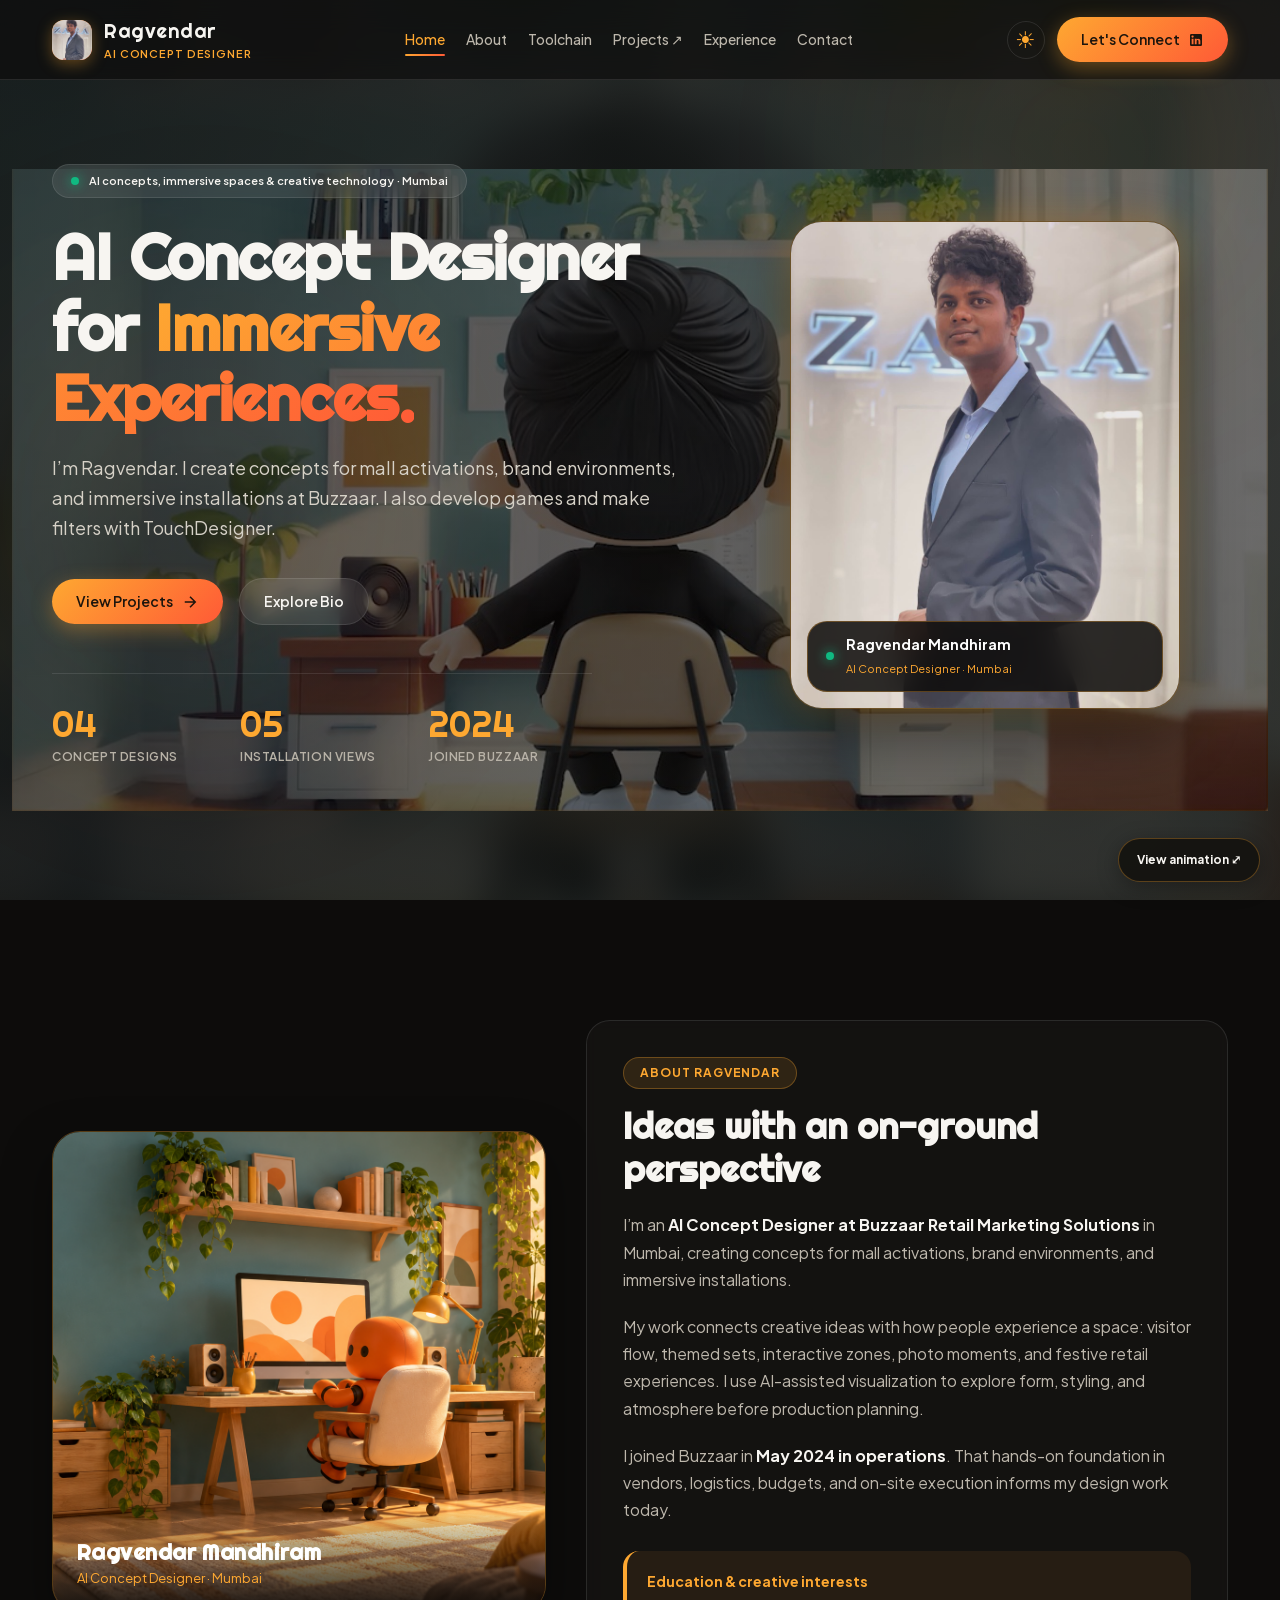
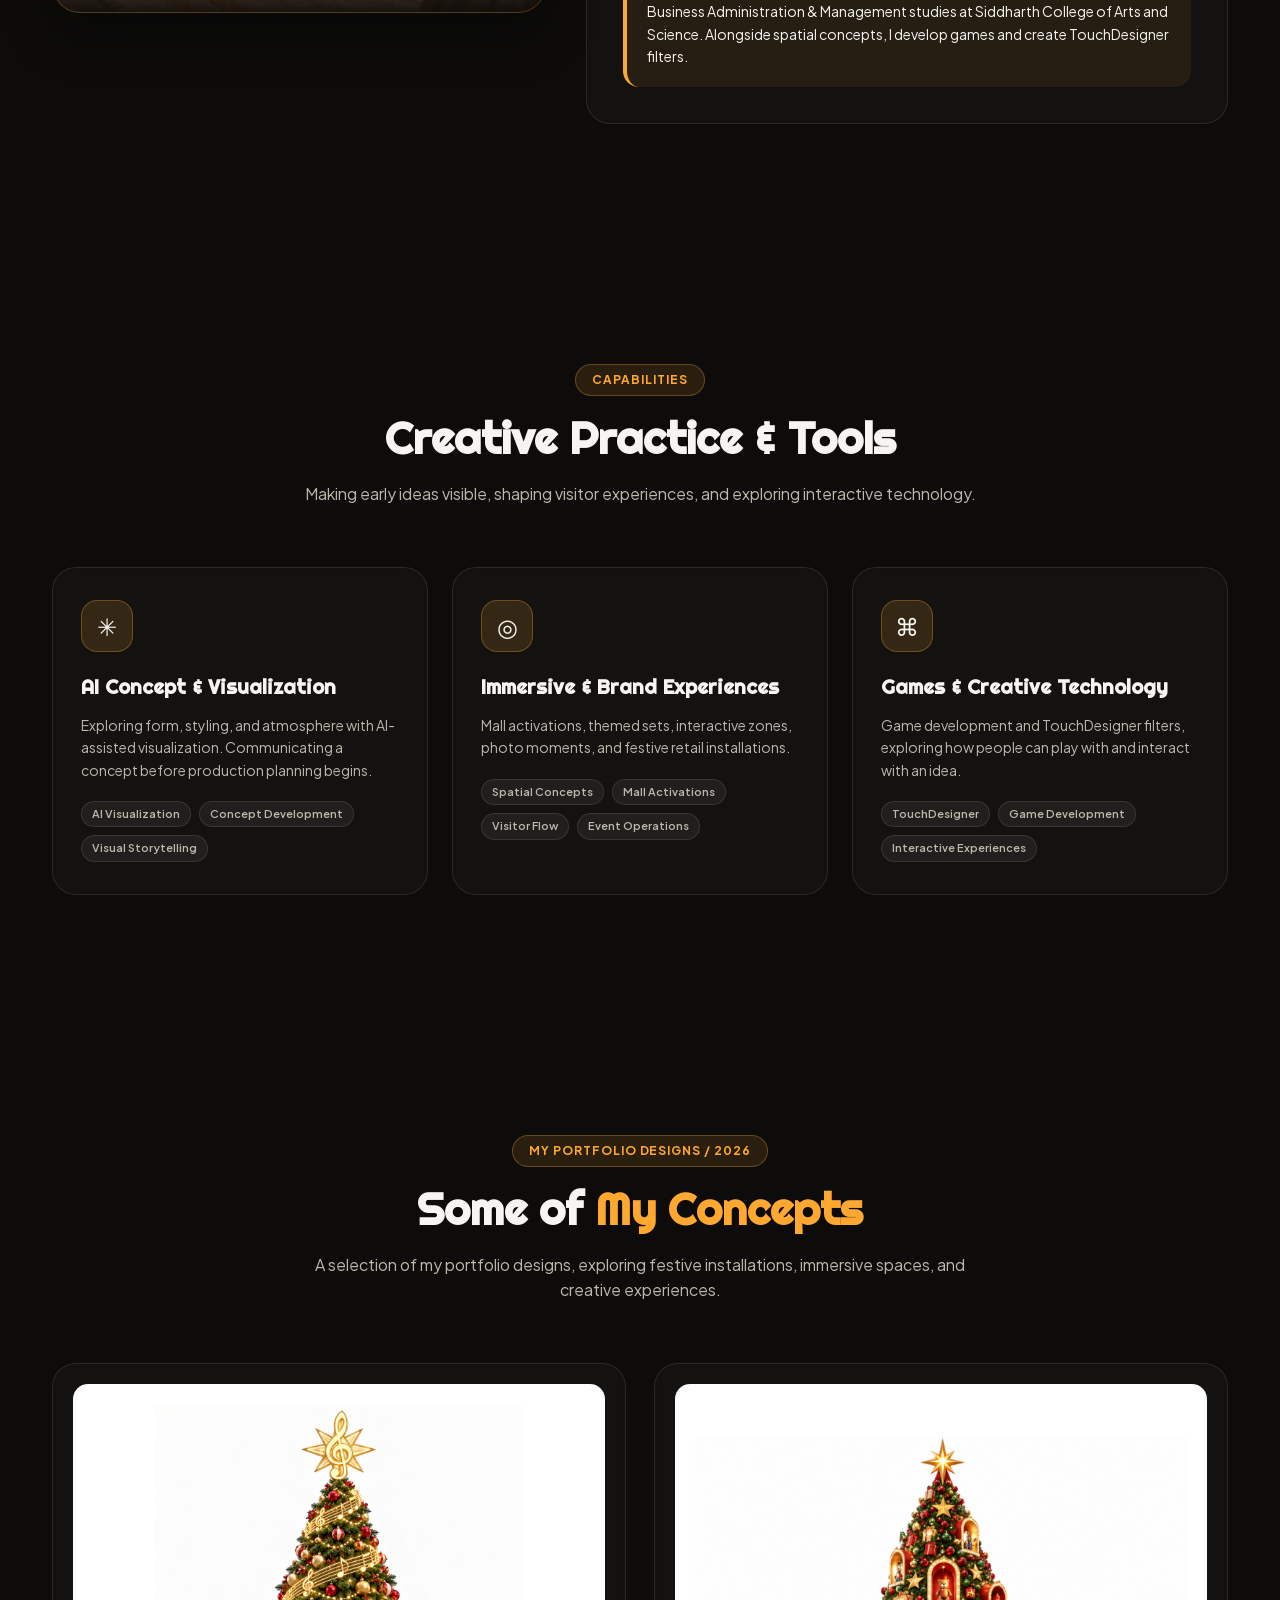
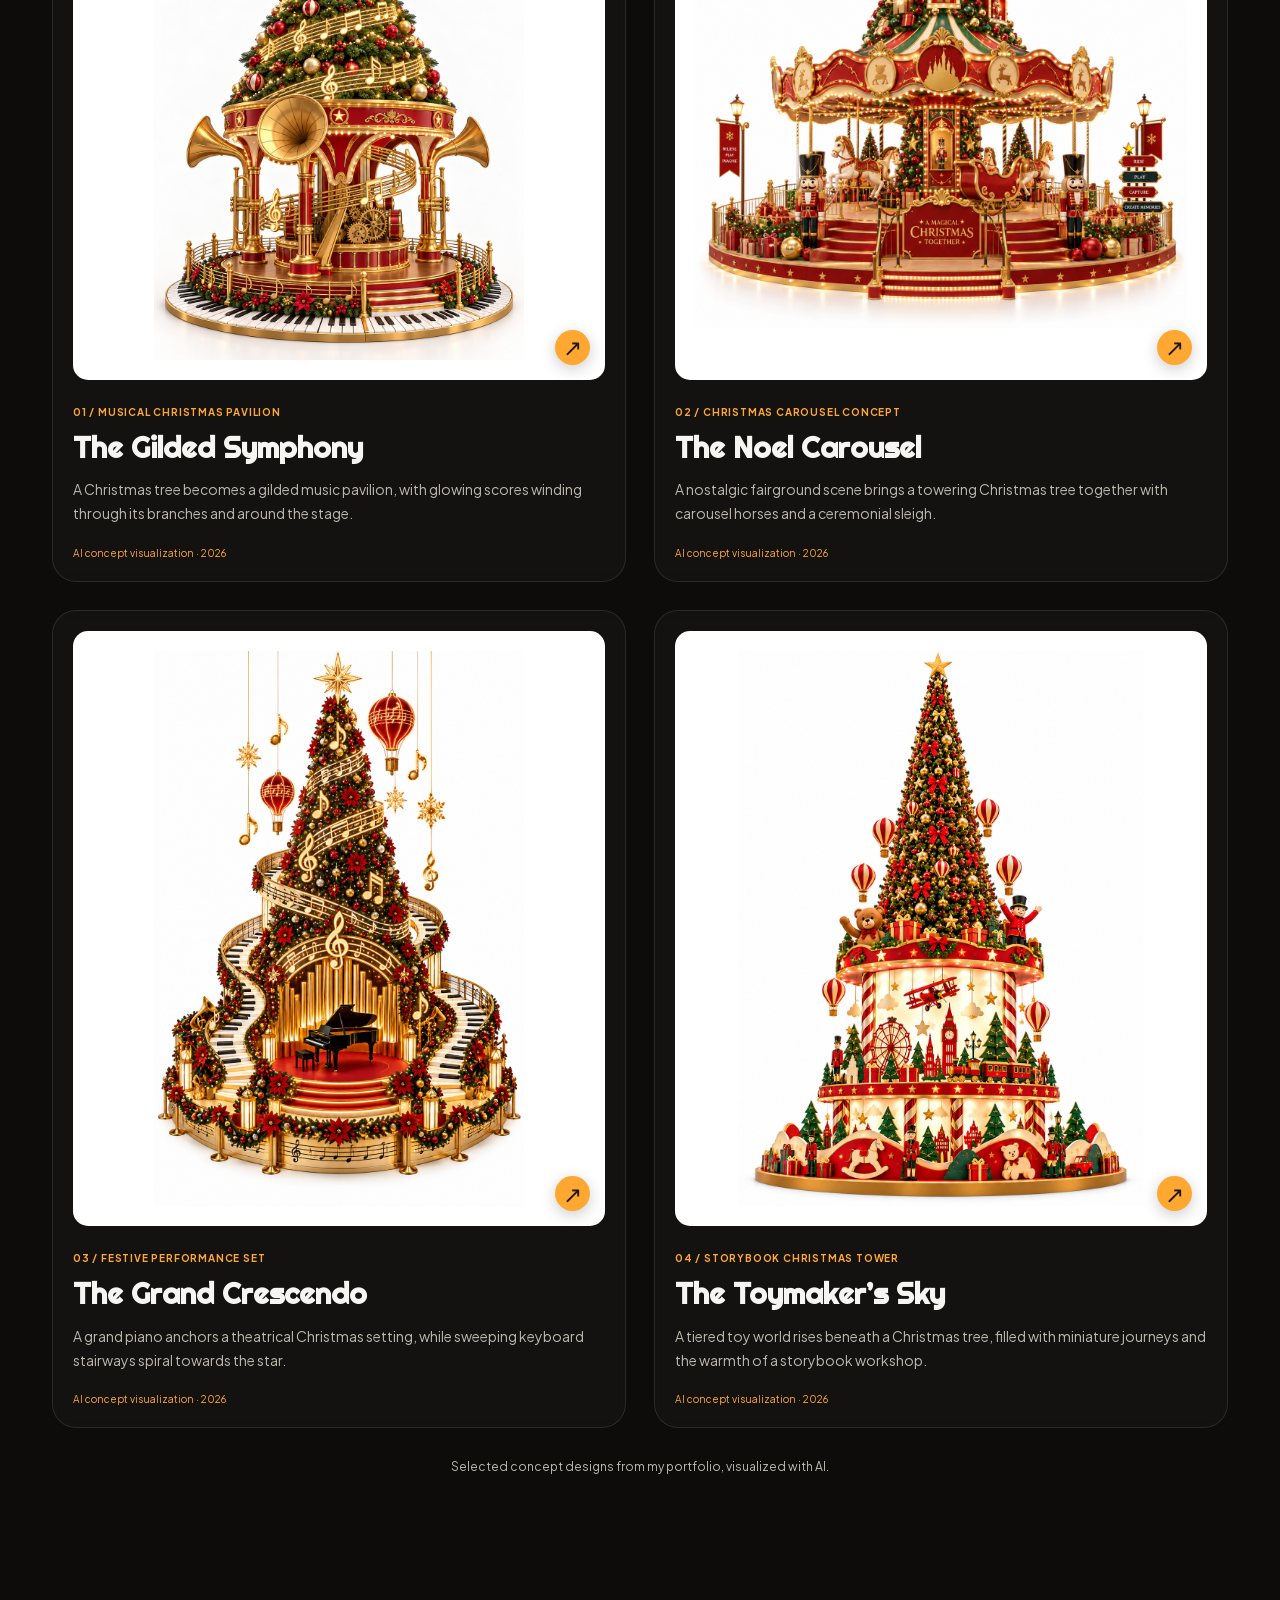
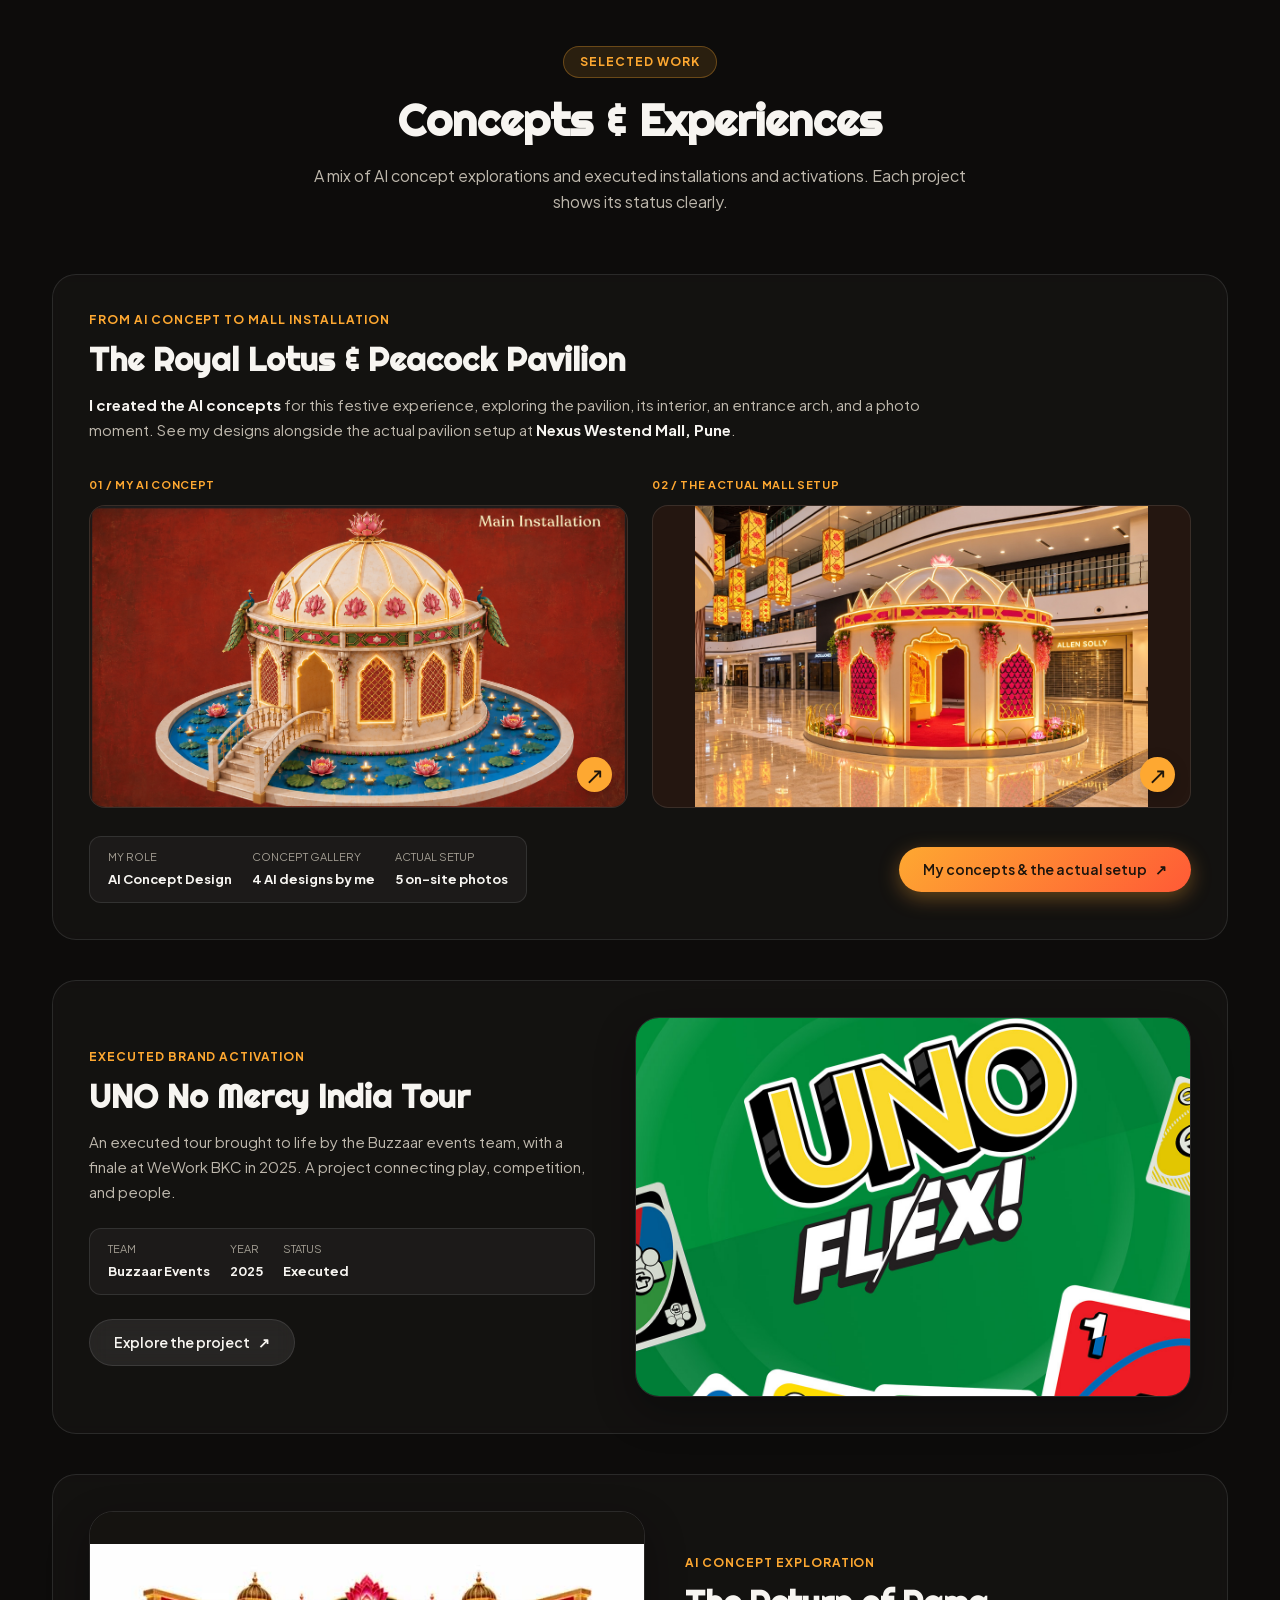
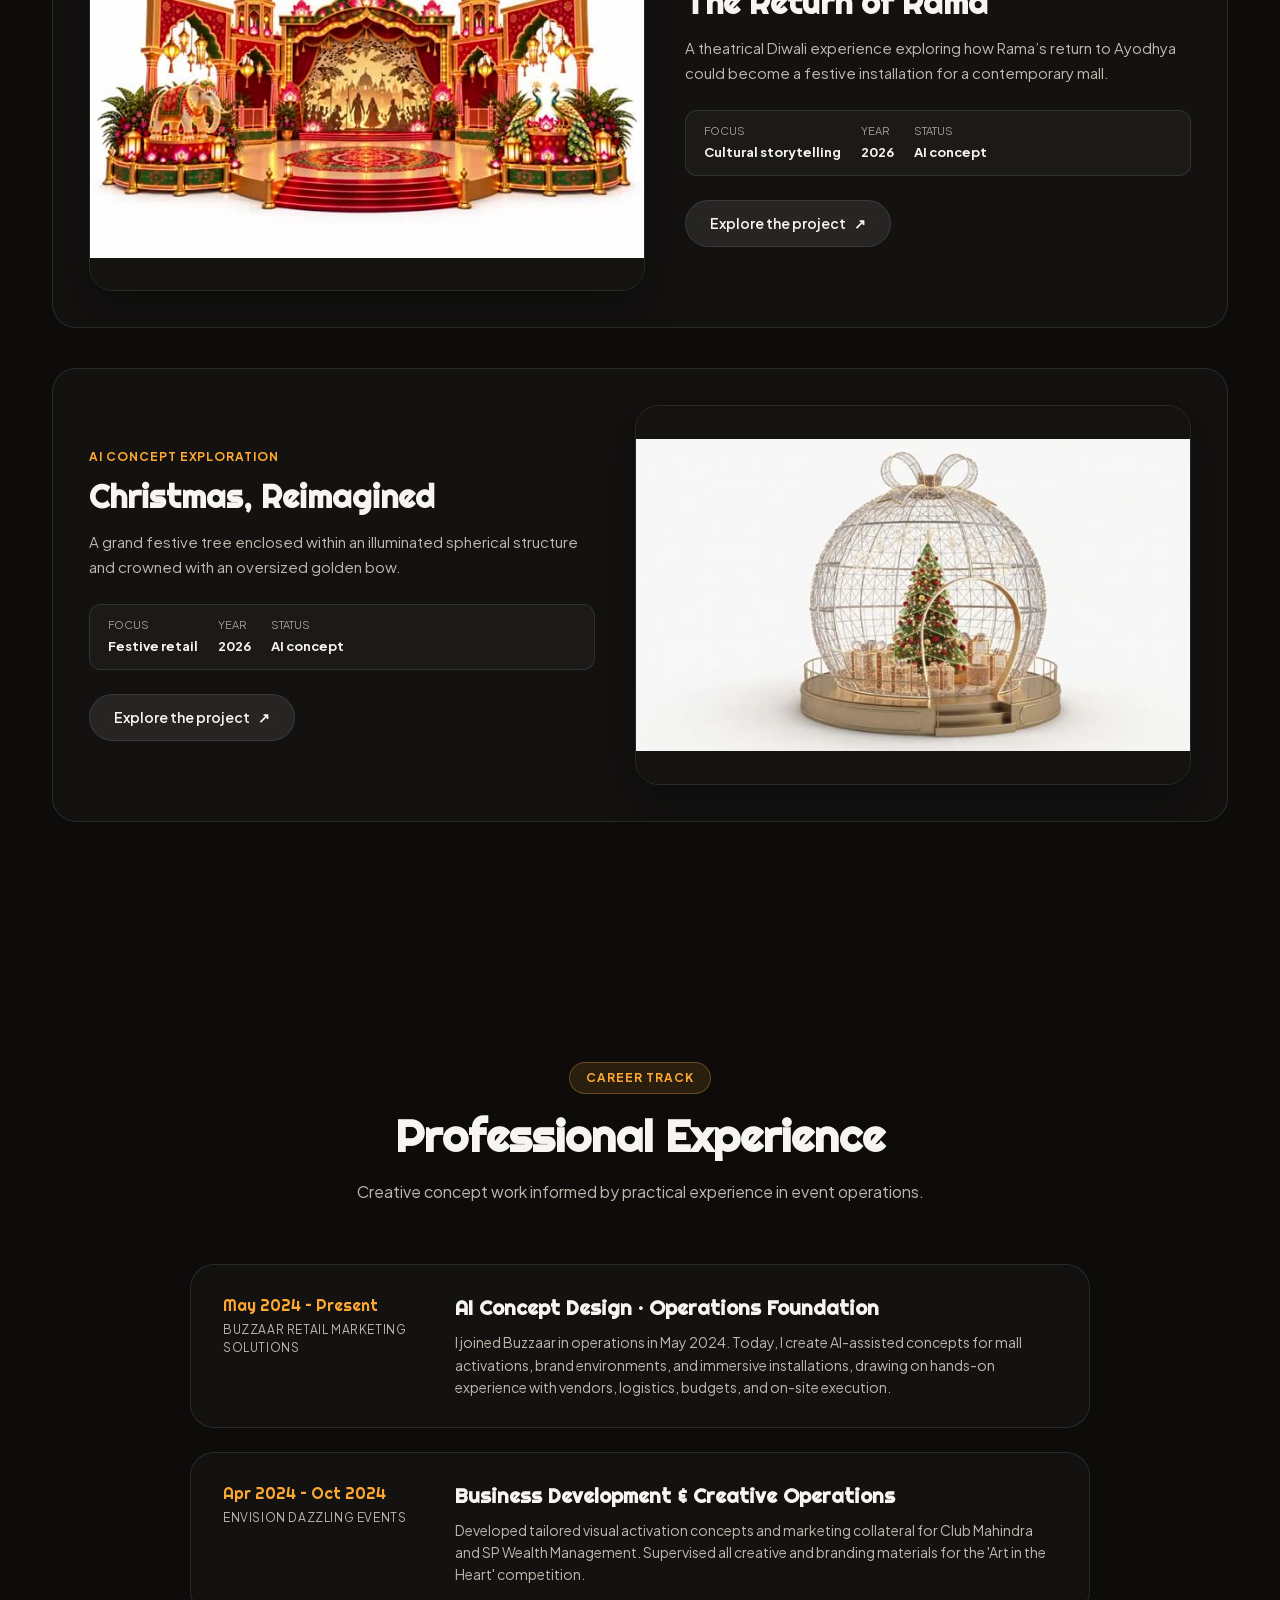
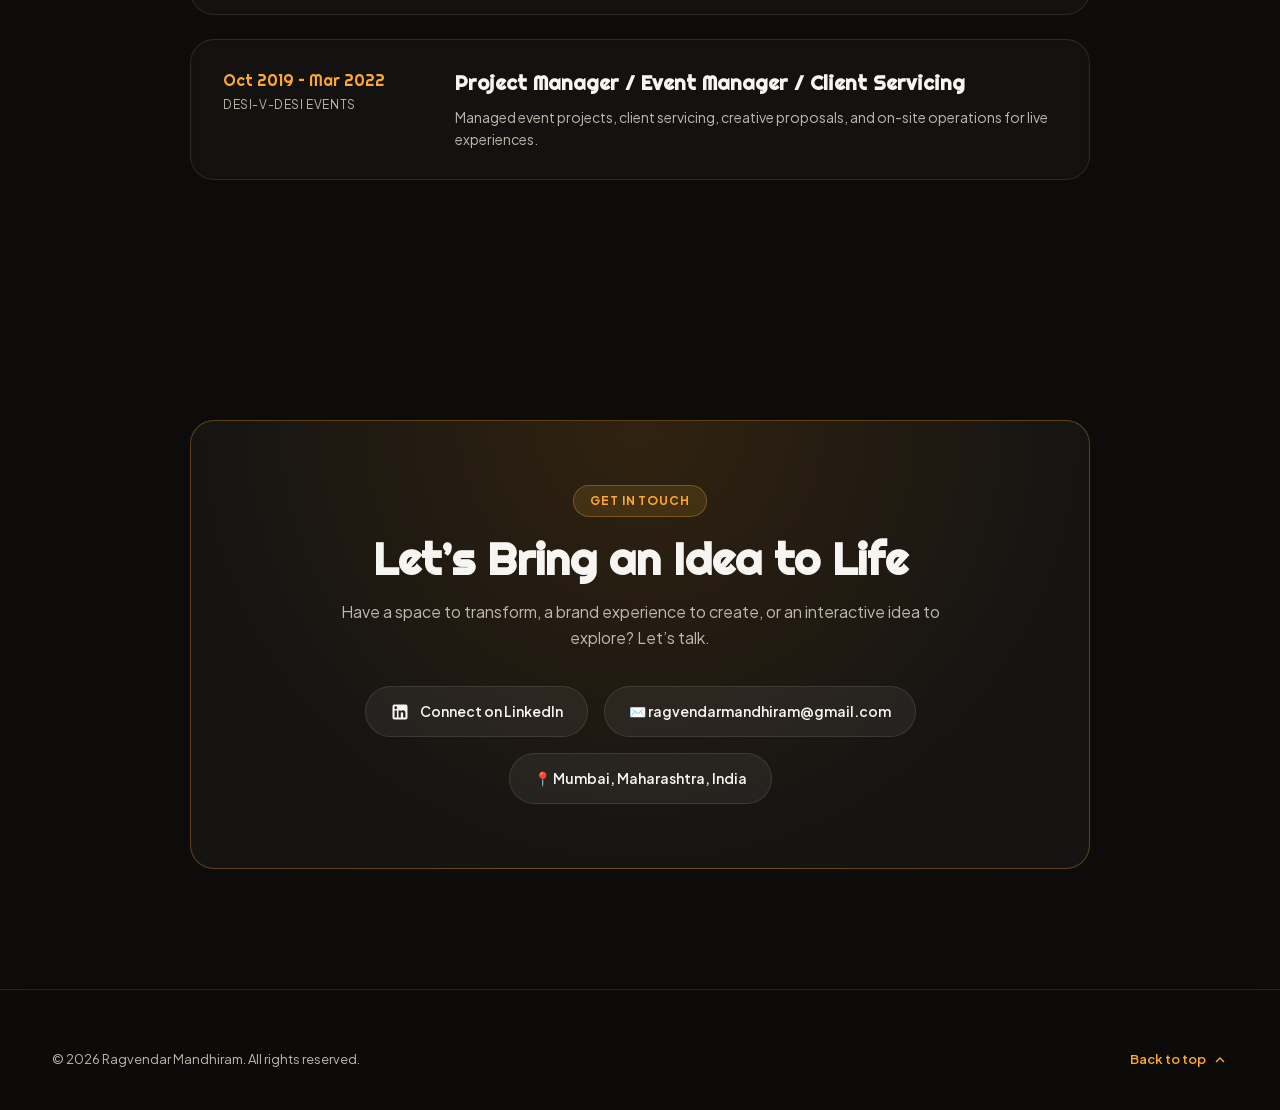
==== commit 54ba0e9e: "Keep the studio animation fully visible while scrolling" ====
--- a/index.html
+++ b/index.html
@@ -16,7 +16,7 @@
 
 
 
-<link href="styles.css?v=20261017-3" rel="stylesheet"/>
+<link href="styles.css?v=20261017-4" rel="stylesheet"/>
 </head>
 <body><a class="c-skip-link" href="#main">Skip to content</a>
 <!-- Cinematic Background Canvas Image Sequence (Apple-Style Scroll Scrubbing) -->
@@ -58,6 +58,10 @@
 </div>
 </header>
 <!-- Scrollable Content Stack Directly Overlaying The Image Sequence -->
+<div class="c-animation-controls">
+<p class="c-animation-hint" id="animationHint" hidden>Scroll to explore the studio</p>
+<button class="c-animation-toggle" type="button" aria-pressed="false" aria-label="View the full studio animation">View animation <span aria-hidden="true">⤢</span></button>
+</div>
 <main class="l-scroll-wrapper" id="main">
 <!-- 1. HERO SECTION -->
 <section class="c-section c-hero" id="hero">
@@ -237,5 +241,5 @@
 </div>
 </footer>
 </main>
-<script defer="" src="script.js?v=20261017-2"></script><script defer="" src="media-viewer.js?v=20261017-2"></script></body>
+<script defer="" src="script.js?v=20261017-4"></script><script defer="" src="media-viewer.js?v=20261017-2"></script></body>
 </html>
--- a/styles.css
+++ b/styles.css
@@ -19,12 +19,12 @@
   --color-accent-gradient: linear-gradient(135deg, #FEA831 0%, #FF5A36 100%);
   
   --color-bg-dark: #0D0C0B;
-  --color-bg-card: rgba(24, 22, 20, 0.72);
+  --color-bg-card: rgba(24, 22, 20, 0.66);
   --color-border: rgba(255, 255, 255, 0.1);
   --color-border-glow: rgba(254, 168, 49, 0.3);
   
   --color-text-main: #F7F5F1;
-  --color-text-muted: #A39E93;
+  --color-text-muted: #BDB7AC;
   --color-text-light: #6E685D;
 
   --font-display: 'Righteous', cursive, sans-serif;
@@ -109,8 +109,6 @@
   transform: translate(-50%, -50%);
   width: 100%;
   height: 100%;
-  object-fit: cover;
-  will-change: transform;
 }
 
 /* Cinematic Vignette Overlay */
@@ -347,8 +345,8 @@
 /* Glassmorphism Card Style */
 .c-glass-card {
   background: var(--color-bg-card);
-  backdrop-filter: blur(20px);
-  -webkit-backdrop-filter: blur(20px);
+  backdrop-filter: blur(5px);
+  -webkit-backdrop-filter: blur(5px);
   border: 1px solid var(--color-border);
   border-radius: 24px;
   padding: 36px;
@@ -1196,7 +1194,7 @@
 @media(max-width:980px){.l-navbar__nav{display:none;position:absolute;left:20px;right:20px;top:calc(var(--nav-height) - 5px);padding:22px;flex-direction:column;align-items:flex-start;gap:17px;background:#161410fa;border:1px solid var(--color-border-glow);border-radius:18px;box-shadow:0 20px 40px #0008;backdrop-filter:blur(20px)}.l-navbar__nav.is-open{display:flex}.l-navbar__link{font-size:15px}.c-menu-toggle{display:flex;align-items:center;gap:10px;font-size:12px;padding:8px;border-radius:8px;border:1px solid var(--color-border)}.c-menu-toggle span{font-size:18px;line-height:1;color:var(--color-orange)}.c-concept-card .c-project-title{font-size:25px}.c-concept-summary{font-size:13px}.c-concept-card{padding:17px}.c-hero__grid{gap:40px}.c-hero__content{max-width:700px}.c-hero__portrait-frame{max-width:350px}.c-nexus-media-wrap{min-height:380px}.p-nexus-gallery-grid{grid-template-columns:1fr 1fr}.c-section-title{font-size:38px}.c-hero__title{font-size:48px}}
 @media(max-width:600px){:root{--nav-height:72px}.l-navbar__inner{padding:0 17px;gap:10px}.l-navbar__actions>.c-btn{display:none}.l-navbar__logo-badge{width:35px;height:35px}.l-navbar__brand{gap:8px}.l-navbar__logo-text{font-size:17px}.l-navbar__logo-sub{font-size:8px}.l-navbar__actions{gap:8px}.c-studio-toggle{width:33px;height:33px;font-size:20px}.c-menu-toggle{font-size:11px;gap:7px;padding:8px}.c-hero{padding-top:110px;min-height:0;padding-bottom:55px}.c-hero__title{font-size:37px;line-height:1.14}.c-hero__subtitle{font-size:15px;line-height:1.75;margin-bottom:28px}.c-hero__status-pill{font-size:9px;padding:9px 12px;line-height:1.6;border-radius:16px;align-items:flex-start}.c-hero__status-dot{margin-top:4px}.c-hero__actions{gap:11px;margin-bottom:30px;flex-wrap:wrap}.c-btn{font-size:12px;padding:11px 18px}.c-hero__stats{gap:14px;padding-top:25px}.c-hero__stat-num{font-size:29px}.c-hero__stat-label{font-size:8px;line-height:1.6}.c-hero__portrait-frame{max-width:320px;border-radius:24px}.c-hero__portrait-badge{padding:10px 13px}.c-section{padding:65px 0}.c-section-header{margin-bottom:32px}.c-section-title{font-size:31px}.c-section-desc{font-size:14px;line-height:1.75}.c-section-badge{font-size:9px;padding:6px 12px;letter-spacing:.05em}.c-glass-card{padding:23px;border-radius:21px}.c-about__portrait-card img{height:auto;aspect-ratio:819/1024}.c-about__text h2{font-size:29px!important}.c-about__text p{font-size:14px;line-height:1.8}.c-about__languages{padding:17px}.c-concept-grid{grid-template-columns:1fr;gap:24px}.c-concept-card{padding:16px}.c-concept-art{aspect-ratio:1/1.17;padding:14px;margin-bottom:22px}.c-concept-card .c-project-title{font-size:26px}.c-concept-card .c-project-tag{font-size:9px}.c-concept-summary{font-size:13px}.c-collection-note{font-size:10px;line-height:1.7}.c-project-item{gap:25px}.c-project-media{height:290px;border-radius:17px}.c-nexus-media-wrap{min-height:320px}.c-project-title{font-size:27px}.c-project-desc{font-size:13px;line-height:1.75;margin-bottom:20px}.c-project-meta{gap:16px;padding:13px}.c-project-meta-item strong{font-size:11px}.c-project-meta-item span{font-size:9px}.c-nexus-toggle-bar{left:9px;right:9px;top:9px;gap:5px}.c-nexus-toggle-btn{font-size:9px;padding:7px 9px}.c-nexus-badge-floating{font-size:9px;left:9px;right:9px;bottom:9px;padding:8px 10px}.c-nexus-mini-thumbs{gap:7px}.c-nexus-mini-thumb{width:40px;height:40px;border-radius:8px}.c-contact-card{padding:35px 21px}.c-contact-links{gap:11px;margin-top:26px}.c-contact-item{font-size:11px;padding:12px 16px;max-width:100%;overflow-wrap:anywhere}.l-footer{padding:35px 0}.l-footer__inner{align-items:flex-start;gap:20px}.l-footer__copy{font-size:10px;max-width:190px}.l-footer__back-top{font-size:10px;flex-shrink:0}.p-projects-hero{padding:125px 0 30px}.p-projects-hero+.c-christmas-collection{padding-top:15px;padding-bottom:60px}.p-projects-grid{gap:45px;margin-bottom:65px}.p-project-deep-card{border-radius:22px}.p-project-deep-body{padding:25px 21px}.p-project-deep-title{font-size:28px;line-height:1.25}.p-project-deep-grid{gap:24px}.p-project-deep-col p{font-size:13px;line-height:1.75}.p-nexus-compare-header{padding:12px;gap:10px;flex-wrap:wrap}.p-nexus-compare-header strong{font-size:11px}.p-nexus-compare-media{height:270px}.p-nexus-compare-caption{font-size:12px}.p-nexus-gallery-grid{grid-template-columns:1fr;gap:18px}.p-nexus-gallery-card .media-box{height:280px}.c-gallery-heading{font-size:19px}.p-project-deep-media.c-deep-art{height:280px}.c-media-viewer{width:calc(100% - 24px);border-radius:18px;max-height:93svh}.c-media-stage{padding:12px}.c-media-image{max-height:60svh}.c-media-caption{padding:23px 21px 27px}.c-media-caption h2{font-size:27px}.c-media-description{font-size:13px}.c-media-status{font-size:8px;line-height:1.6}.c-media-close{width:34px;height:34px;margin:12px 12px -46px auto;font-size:23px}}
 @media(prefers-reduced-motion:reduce){html{scroll-behavior:auto}*,*:before,*:after{animation:none!important;transition:none!important}.c-glass-card:hover,.c-hero__portrait-frame:hover{transform:none}}
-.c-canvas-overlay{background:linear-gradient(90deg,rgba(10,9,8,.72),rgba(10,9,8,.5) 45%,rgba(10,9,8,.28)),radial-gradient(circle at center,rgba(13,12,11,.15),rgba(13,12,11,.6))}.c-hero__subtitle{color:#d6d1c7}.c-hero__stat-label{color:#b8b2a7}
+.c-canvas-container{background:#24312e}.c-canvas-overlay{background:linear-gradient(90deg,rgba(10,9,8,.66),rgba(10,9,8,.6) 45%,rgba(10,9,8,.54)),radial-gradient(ellipse at center,rgba(13,12,11,.05) 35%,rgba(13,12,11,.2))}.c-ambient-glow{opacity:.12}.c-hero__subtitle{color:#d6d1c7}.c-hero__stat-label{color:#b8b2a7}
 
 /* Nexus Westend: the designer's AI concepts, followed by the executed pavilion. */
 .c-nexus-journey { display: block; }
@@ -1238,3 +1236,19 @@
   .c-nexus-stage--actual { padding-top: 30px; margin-top: 35px; }
   .c-nexus-journey-footer .c-btn { width: 100%; justify-content: center; }
 }
+
+/* Let visitors inspect the entire scrolling studio while retaining their place. */
+.c-animation-controls { position: fixed; left: 20px; right: 20px; bottom: 18px; z-index: 90; display: flex; align-items: center; justify-content: flex-end; gap: 14px; pointer-events: none; }
+.c-animation-toggle { pointer-events: auto; padding: 12px 18px; border-radius: 30px; border: 1px solid var(--color-border-glow); background: #141310eb; color: var(--color-text-main); box-shadow: 0 5px 22px #0005; font-size: 12px; font-weight: 700; }
+.c-animation-toggle:hover { border-color: var(--color-orange); color: var(--color-orange); }
+.c-animation-hint { margin-right: auto; padding: 10px 16px; border-radius: 24px; background: #141310db; color: #f7f5f1; font-size: 12px; }
+.c-animation-hint[hidden] { display: none; }
+.l-scroll-wrapper { transition: opacity .25s ease; }
+[data-studio-view=full] .l-scroll-wrapper { opacity: 0; visibility: hidden; pointer-events: none; }
+[data-studio-view=full] .c-canvas-overlay { background: radial-gradient(ellipse at center, transparent 60%, #0d0c0b26); }
+[data-studio-view=full] .c-ambient-glow { opacity: .05; }
+@media (max-width: 600px) {
+  .c-animation-controls { left: 12px; right: 12px; bottom: 14px; gap: 10px; flex-wrap: wrap; }
+  .c-animation-toggle { font-size: 11px; padding: 11px 15px; }
+  .c-animation-hint { font-size: 10px; padding: 9px 12px; }
+}
